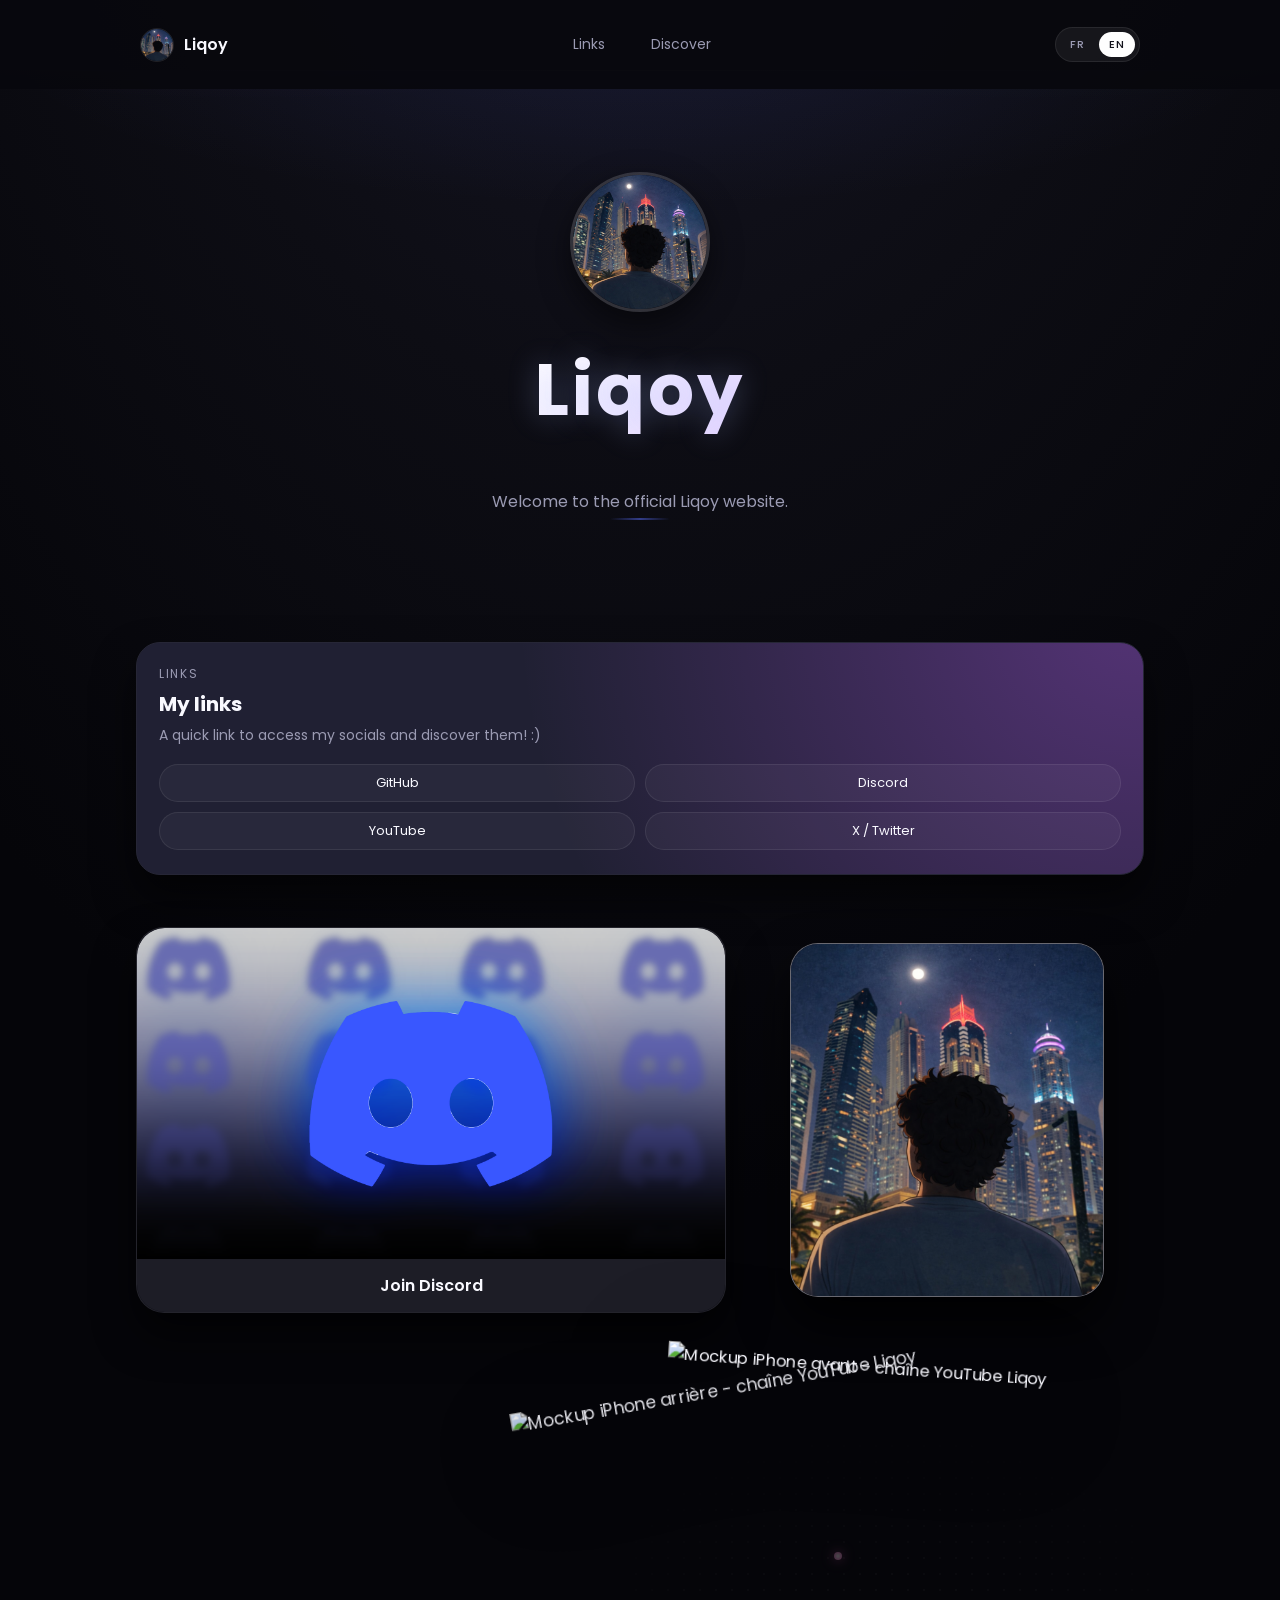
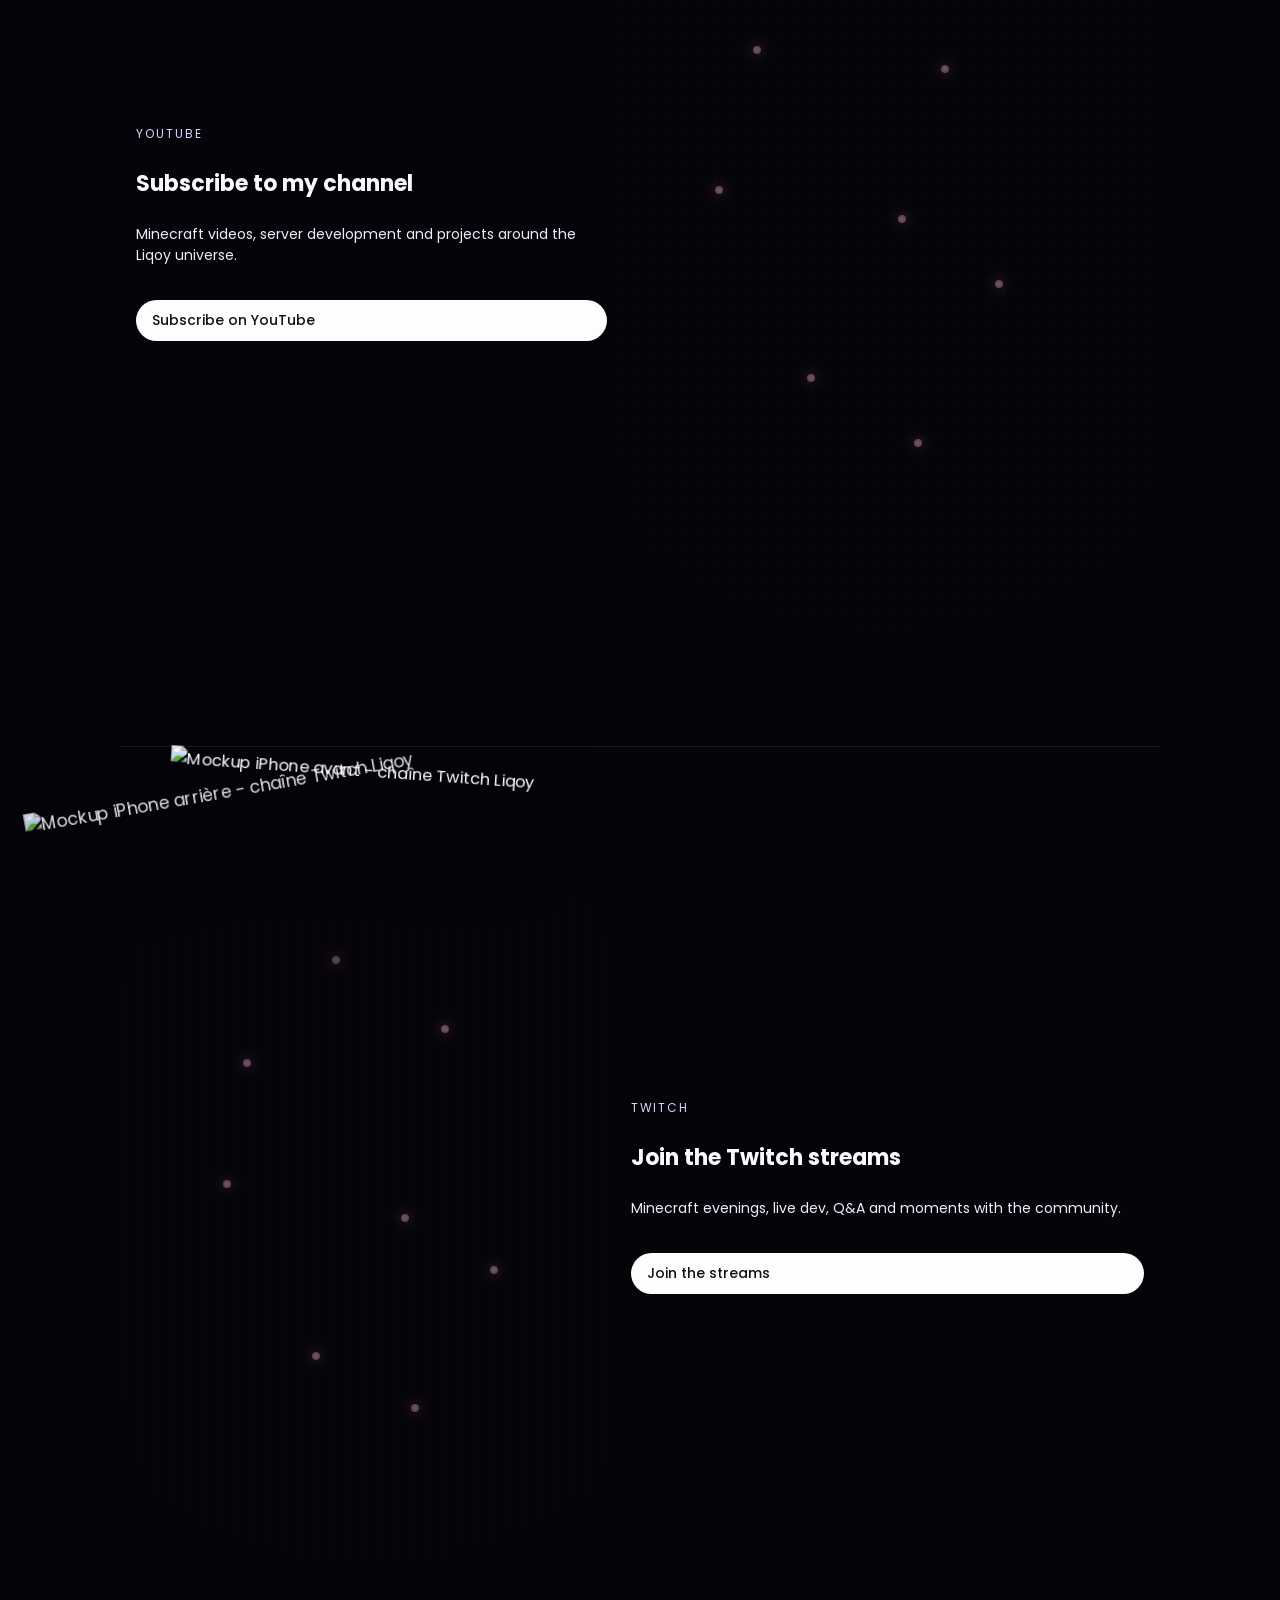
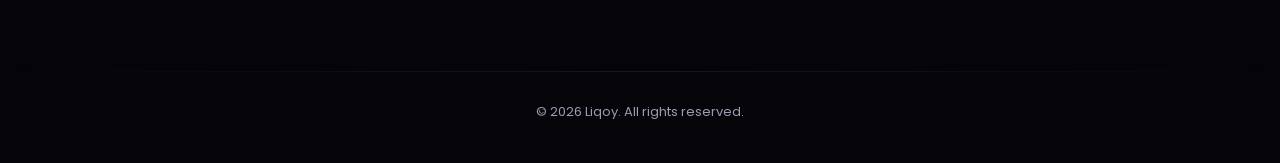
==== index.html @ bc7e3226 "Add files via upload" ====
<!DOCTYPE html>
<html lang="fr">
  <head>
    <meta charset="UTF-8" />
    <meta name="viewport" content="width=device-width, initial-scale=1.0" />
    <title>Liqoy</title>
    <meta
      name="description"
      content="Portfolio moderne de Liqoy — développement Minecraft, services et liens importants."
    />
    <link
      href="https://fonts.googleapis.com/css2?family=Poppins:wght@400;500;600;700&display=swap"
      rel="stylesheet"
    />
    <link rel="stylesheet" href="./styles.css" />
  </head>
  <body>
    <header class="navbar" id="navbar">
      <div class="navbar__inner">
        <div class="navbar__brand">
          <img src="./pfp.png" alt="Liqoy" class="navbar__avatar" />
          <span class="navbar__name">Liqoy</span>
        </div>
        <nav class="navbar__links">
          <a href="#links" data-i18n="nav.links">Liens</a>
          <a href="#discover" data-i18n="nav.discover">Découvrir</a>
        </nav>
        <div class="lang-switch" aria-label="Changer de langue" data-i18n="nav.langSwitch">
          <button class="lang-switch__btn lang-switch__btn--active" data-lang="fr">
            FR
          </button>
          <button class="lang-switch__btn" data-lang="en">EN</button>
        </div>
      </div>
    </header>

    <main>
      <!-- Hero -->
      <section class="hero">
        <img src="./pfp.png" alt="Liqoy" class="hero__avatar" />
        <h1 class="hero__title">Liqoy</h1>
        <div class="hero__subtitle-wrap" aria-live="polite">
          <div class="hero__subtitle-slider">
            <p class="hero__subtitle-slide" data-i18n="hero.subtitle.1">Bienvenue sur le site Officiel de Liqoy.</p>
            <p class="hero__subtitle-slide" data-i18n="hero.subtitle.2">Créateur de contenu.</p>
            <p class="hero__subtitle-slide" data-i18n="hero.subtitle.4">Liens et projets.</p>
            <p class="hero__subtitle-slide" data-i18n="hero.subtitle.5">Bienvenue sur le site Officiel de Liqoy.</p>
          </div>
        </div>
      </section>

      <!-- Cards row -->
      <section class="cards-row" aria-label="Sections principales" data-i18n="aria.cardsRow">
        <article id="links" class="card card--accent">
          <p class="card__label" data-i18n="card.portfolio.label">Liens</p>
          <h2 class="card__title" data-i18n="card.portfolio.title">Mes liens</h2>
          <p class="card__text" data-i18n="card.portfolio.text">
            Un lien rapide pour accéder à mes réseaux et les découvrir ! :)
          </p>
          <div class="links-grid">
            <a
              href="https://github.com/"
              target="_blank"
              rel="noreferrer"
              class="chip-link"
            >
              GitHub
            </a>
            <a
              href="https://discord.com/"
              target="_blank"
              rel="noreferrer"
              class="chip-link"
            >
              Discord
            </a>
            <a
              href="https://www.youtube.com/@Liqoy"
              target="_blank"
              rel="noreferrer"
              class="chip-link"
            >
              YouTube
            </a>
            <a
              href="https://twitter.com/"
              target="_blank"
              rel="noreferrer"
              class="chip-link"
            >
              X / Twitter
            </a>
          </div>
        </article>
      </section>

      <!-- Discord -->
      <section id="discover" class="services">
        <a href="https://discord.gg/SsjDyprHjE" target="_blank" rel="noopener noreferrer" class="services__card services__card--discord scroll-reveal">
          <img src="./JoinDiscord.png" alt="" class="discord-image" />
          <span class="discord-cta">Join Discord</span>
        </a>

        <div class="services__image scroll-reveal">
          <figure class="image-card">
            <img src="./pfp.png" alt="Portrait de Liqoy" class="avatar-large" />
          </figure>
        </div>
      </section>

      <!-- YouTube + phones -->
      <section class="phone phone--youtube" aria-label="Chaîne YouTube de Liqoy" data-i18n="aria.youtube">
        <div class="phone__content scroll-reveal">
          <div class="phone__text">
            <p class="section-label" data-i18n="youtube.label">YouTube</p>
            <h2 class="section-title" data-i18n="youtube.title">Abonne-toi à ma chaîne</h2>
            <p class="section-text" data-i18n="youtube.text">
              Vidéos Minecraft, développement de serveurs et projets autour de l'univers de Liqoy.
            </p>
            <a
              href="https://www.youtube.com/@Liqoy"
              target="_blank"
              rel="noreferrer"
              class="card__cta card__cta--youtube"
              data-i18n="youtube.cta"
            >
              S'abonner sur YouTube
              <span class="icon-arrow">→</span>
            </a>
          </div>
        </div>
        <div class="phone__visual scroll-reveal">
          <div class="dotted-map" aria-hidden="true">
            <span class="dotted-map__dot" style="top: 20%; left: 40%"></span>
            <span class="dotted-map__dot" style="top: 30%; left: 25%"></span>
            <span class="dotted-map__dot" style="top: 32%; left: 60%"></span>
            <span class="dotted-map__dot" style="top: 55%; left: 70%"></span>
            <span class="dotted-map__dot" style="top: 65%; left: 35%"></span>
            <span class="dotted-map__dot" style="top: 45%; left: 18%"></span>
            <span class="dotted-map__dot" style="top: 48%; left: 52%"></span>
            <span class="dotted-map__dot" style="top: 72%; left: 55%"></span>
          </div>
          <div class="phone-stack">
            <img
              src="https://i.ibb.co/67mKFdh2/iphone16spro-freebie.png"
              alt="Mockup iPhone arrière - chaîne YouTube Liqoy"
              class="phone-img phone-img--back"
            />
            <img
              src="https://i.ibb.co/tT4jwD6r/iphone16pro-freebie.png"
              alt="Mockup iPhone avant - chaîne YouTube Liqoy"
              class="phone-img phone-img--front"
            />
          </div>
        </div>
      </section>

      <!-- Twitch + phones -->
      <section class="phone phone--twitch" aria-label="Chaîne Twitch de Liqoy" data-i18n="aria.twitch">
        <div class="phone__visual scroll-reveal">
          <div class="dotted-map" aria-hidden="true">
            <span class="dotted-map__dot" style="top: 22%; left: 42%"></span>
            <span class="dotted-map__dot" style="top: 34%; left: 24%"></span>
            <span class="dotted-map__dot" style="top: 30%; left: 64%"></span>
            <span class="dotted-map__dot" style="top: 58%; left: 74%"></span>
            <span class="dotted-map__dot" style="top: 68%; left: 38%"></span>
            <span class="dotted-map__dot" style="top: 48%; left: 20%"></span>
            <span class="dotted-map__dot" style="top: 52%; left: 56%"></span>
            <span class="dotted-map__dot" style="top: 74%; left: 58%"></span>
          </div>
          <div class="phone-stack">
            <img
              src="https://i.ibb.co/4Z34F4WT/iphone16pro-freebitwe.png"
              alt="Mockup iPhone arrière - chaîne Twitch Liqoy"
              class="phone-img phone-img--back"
            />
            <img
              src="https://i.ibb.co/4Z34F4WT/iphone16pro-freebitwe.png"
              alt="Mockup iPhone avant - chaîne Twitch Liqoy"
              class="phone-img phone-img--front"
            />
          </div>
        </div>
        <div class="phone__content scroll-reveal">
          <div class="phone__text">
            <p class="section-label" data-i18n="twitch.label">Twitch</p>
            <h2 class="section-title" data-i18n="twitch.title">Rejoins les lives Twitch</h2>
            <p class="section-text" data-i18n="twitch.text">
              Soirées Minecraft, dev en direct, Q&amp;A et moments avec la commu.
            </p>
            <a
              href="https://www.twitch.tv/liqoy_"
              target="_blank"
              rel="noreferrer"
              class="card__cta card__cta--twitch"
              data-i18n="twitch.cta"
            >
              Rejoindre les lives
              <span class="icon-arrow">→</span>
            </a>
          </div>
        </div>
      </section>
    </main>

    <footer class="footer">
      <p>
        © <span id="year"></span> Liqoy.
        <span data-i18n="footer.rights">Tous droits réservés.</span>
      </p>
    </footer>

    <script src="./script.js"></script>
  </body>
</html>
---- styles.css ----
:root {
  --bg: #050509;
  --bg-elevated: #11111a;
  --bg-card: #181825;
  --bg-card-soft: #202033;
  --accent-blue: #5a6fff;
  --accent-green: #5fe1a5;
  --accent-purple: #bf5bff;
  --accent-soft: #2a2a3f;
  --text-main: #f9f9ff;
  --text-muted: #9b9bb3;
  --border-subtle: #262636;
  --radius-lg: 24px;
  --shadow-soft: 0 22px 40px rgba(0, 0, 0, 0.6);
}

*,
*::before,
*::after {
  box-sizing: border-box;
}

body {
  margin: 0;
  min-height: 100vh;
  font-family: "Poppins", system-ui, -apple-system, BlinkMacSystemFont, sans-serif;
  background: #050509;
  background-image: radial-gradient(ellipse 120% 80% at 50% -20%, #1a1a2e 0%, #0d0d14 40%, #050509 70%);
  color: var(--text-main);
  -webkit-font-smoothing: antialiased;
}

main {
  padding-top: 70px;
}

a {
  color: inherit;
  text-decoration: none;
}

img {
  max-width: 100%;
  display: block;
  user-select: none;
  -webkit-user-select: none;
  -webkit-user-drag: none;
  -khtml-user-drag: none;
  -moz-user-select: none;
  -ms-user-select: none;
  pointer-events: auto;
  -webkit-touch-callout: none;
}

button {
  font-family: inherit;
}

/* ----- Header : barre pleine en haut, au scroll décroche en bounce (pas de fade) ----- */
.navbar {
  position: fixed;
  top: 0;
  left: 0;
  right: 0;
  z-index: 50;
  padding: 12px 16px;
  background: rgba(8, 8, 14, 0.92);
  transition: padding 0.3s ease, background 0.3s ease;
}

/* Au scroll : fond coupé net (aucun fade), padding en bounce */
.navbar--scrolled {
  background: transparent;
  padding-top: 16px;
  padding-bottom: 16px;
}

.navbar__inner {
  max-width: 1040px;
  margin: 0 auto;
  padding: 12px 20px;
  display: flex;
  align-items: center;
  justify-content: space-between;
  gap: 10px;
  width: 100%;
  border-radius: 12px;
  background: transparent;
  border: none;
  box-shadow: none;
  transform: translateY(0);
  transition: transform 0.3s ease,
              border-radius 0.3s ease,
              max-width 0.3s ease,
              width 0.3s ease,
              box-shadow 0.3s ease,
              background 0.3s ease;
}

/* Au scroll : pill flottant, droit et propre */
.navbar--scrolled .navbar__inner {
  width: auto;
  max-width: 1040px;
  border-radius: 999px;
  background: rgba(14, 14, 24, 0.92);
  border: none;
  box-shadow: 0 10px 40px rgba(0, 0, 0, 0.5);
}

.navbar__brand {
  display: flex;
  align-items: center;
  gap: 10px;
}

.navbar__avatar {
  width: 34px;
  height: 34px;
  border-radius: 999px;
  object-fit: cover;
  display: block;
  border: 1px solid rgba(255, 255, 255, 0.1);
  transition: all 0.3s cubic-bezier(0.34, 1.56, 0.64, 1);
  cursor: pointer;
}

.navbar__avatar:hover {
  transform: scale(1.15) rotate(5deg);
  box-shadow: 0 0 20px rgba(90, 111, 255, 0.5);
  border-color: rgba(90, 111, 255, 0.5);
}

.navbar__name {
  font-weight: 600;
}

.lang-switch {
  display: flex;
  align-items: center;
  gap: 4px;
  padding: 4px;
  border-radius: 999px;
  background: rgba(255, 255, 255, 0.06);
  border: 1px solid rgba(255, 255, 255, 0.08);
}

.lang-switch__btn {
  border: none;
  outline: none;
  cursor: pointer;
  border-radius: 999px;
  padding: 4px 10px;
  background: transparent;
  color: var(--text-muted);
  font-size: 11px;
  font-weight: 500;
  letter-spacing: 0.08em;
  text-transform: uppercase;
  transition: background 0.2s ease, color 0.2s ease;
}

.lang-switch__btn--active {
  background: #fefefe;
  color: #11111a;
}

.navbar__links {
  display: flex;
  align-items: center;
  gap: 18px;
  padding: 4px 10px;
  border-radius: 999px;
}

.navbar__links a {
  font-size: 14px;
  color: var(--text-muted);
  padding: 6px 14px;
  border-radius: 999px;
  transition: all 0.3s cubic-bezier(0.34, 1.56, 0.64, 1);
  position: relative;
  overflow: hidden;
}

.navbar__links a::before {
  content: "";
  position: absolute;
  inset: 0;
  background: linear-gradient(135deg, rgba(90, 111, 255, 0.2), rgba(191, 91, 255, 0.2));
  opacity: 0;
  transition: opacity 0.3s ease;
  border-radius: 999px;
  z-index: -1;
}

.navbar__links a:hover {
  color: var(--text-main);
  background: rgba(255, 255, 255, 0.08);
  transform: translateY(-2px) scale(1.05);
  box-shadow: 0 4px 12px rgba(90, 111, 255, 0.2);
}

.navbar__links a:hover::before {
  opacity: 1;
}

.btn-pill {
  background: #fefefe;
  color: #11111a !important;
  font-weight: 500;
  transition: all 0.3s cubic-bezier(0.34, 1.56, 0.64, 1);
  position: relative;
  overflow: hidden;
}

.btn-pill::before {
  content: "";
  position: absolute;
  inset: 0;
  background: linear-gradient(135deg, rgba(90, 111, 255, 0.2), rgba(191, 91, 255, 0.2));
  opacity: 0;
  transition: opacity 0.3s ease;
  border-radius: 999px;
}

.btn-pill:hover {
  background: #f3f3ff;
  transform: translateY(-2px) scale(1.05);
  box-shadow: 0 8px 20px rgba(90, 111, 255, 0.3);
}

.btn-pill:hover::before {
  opacity: 1;
}

.hero {
  text-align: center;
  padding: 80px 16px 60px;
  position: relative;
  display: flex;
  flex-direction: column;
  align-items: center;
  gap: 24px;
  min-height: 60vh;
  justify-content: center;
  overflow: hidden;
  animation: heroEntrance 1.2s cubic-bezier(0.34, 1.56, 0.64, 1);
}

@keyframes heroEntrance {
  from {
    opacity: 0;
    transform: translateY(30px);
  }
  to {
    opacity: 1;
    transform: translateY(0);
  }
}

.hero__avatar {
  width: 140px;
  height: 140px;
  border-radius: 999px;
  object-fit: cover;
  display: block;
  border: 3px solid rgba(255, 255, 255, 0.15);
  box-shadow: 0 12px 30px rgba(0, 0, 0, 0.5);
  position: relative;
  z-index: 2;
  animation: avatarEntrance 1s cubic-bezier(0.34, 1.56, 0.64, 1) 0.3s both,
             avatarFloat 6s ease-in-out infinite 1.5s;
  transition: transform 0.3s ease, box-shadow 0.3s ease;
}

@keyframes avatarEntrance {
  from {
    opacity: 0;
    transform: scale(0.5) rotate(-180deg);
  }
  to {
    opacity: 1;
    transform: scale(1) rotate(0deg);
  }
}

.hero__avatar:hover {
  transform: translateY(-4px) scale(1.05);
  box-shadow: 0 16px 40px rgba(0, 0, 0, 0.55);
}

@keyframes avatarFloat {
  0%, 100% {
    transform: translateY(0);
  }
  50% {
    transform: translateY(-12px);
  }
}

.hero::after {
  content: "";
  position: absolute;
  inset: -120px 0 auto 0;
  height: 320px;
  background: radial-gradient(ellipse 100% 100% at 50% 30%, rgba(90, 111, 255, 0.08) 0%, transparent 50%),
    radial-gradient(ellipse 80% 60% at 20% 20%, rgba(191, 91, 255, 0.06) 0%, transparent 45%),
    radial-gradient(ellipse 80% 60% at 80% 20%, rgba(95, 225, 165, 0.05) 0%, transparent 45%);
  pointer-events: none;
  z-index: -1;
}


.hero::before {
  content: "";
  position: absolute;
  top: 0;
  left: 0;
  right: 0;
  height: 1px;
  background: linear-gradient(to right, transparent, rgba(255, 255, 255, 0.08), transparent);
}

.hero__tags {
  display: inline-flex;
  gap: 10px;
  margin-bottom: 18px;
}

.tag {
  display: inline-flex;
  align-items: center;
  justify-content: center;
  padding: 6px 14px;
  border-radius: 999px;
  font-size: 12px;
  font-weight: 500;
}

.tag--blue {
  background: rgba(90, 111, 255, 0.18);
  color: #a7b0ff;
}

.tag--green {
  background: rgba(95, 225, 165, 0.16);
  color: #b6ffe0;
}

.tag--purple {
  background: rgba(191, 91, 255, 0.16);
  color: #f0c2ff;
}

.hero__title {
  font-size: clamp(48px, 7vw, 72px);
  margin: 0 0 8px;
  letter-spacing: 0.04em;
  background: linear-gradient(135deg, #ffffff, #e3d3ff, #a3b5ff, #ffffff);
  background-size: 300% 300%;
  -webkit-background-clip: text;
  background-clip: text;
  color: transparent;
  position: relative;
  z-index: 2;
  text-shadow: 0 0 30px rgba(163, 181, 255, 0.3);
  animation: titleEntrance 1s cubic-bezier(0.34, 1.56, 0.64, 1) 0.5s both,
             gradientShift 4s ease infinite 1.5s,
             titlePulse 3s ease-in-out infinite 1.5s;
}

@keyframes titleEntrance {
  from {
    opacity: 0;
    transform: translateY(30px) scale(0.8);
    filter: blur(10px);
  }
  to {
    opacity: 1;
    transform: translateY(0) scale(1);
    filter: blur(0);
  }
}

@keyframes gradientShift {
  0% {
    background-position: 0% 50%;
  }
  50% {
    background-position: 100% 50%;
  }
  100% {
    background-position: 0% 50%;
  }
}

@keyframes titlePulse {
  0%, 100% {
    transform: scale(1);
  }
  50% {
    transform: scale(1.02);
  }
}

/* Slider titres sous le hero — aligné en haut pour ne pas couper le texte */
.hero__subtitle-wrap {
  position: relative;
  z-index: 2;
  max-width: 600px;
  height: 3.2em;
  overflow: hidden;
  display: flex;
  align-items: flex-start;
  justify-content: center;
  text-align: center;
}

.hero__subtitle-slider {
  display: flex;
  flex-direction: column;
  align-items: center;
  transform: translateY(0);
  transition: transform 0.5s ease-out;
}

.hero__subtitle-slide {
  margin: 0;
  color: var(--text-muted);
  font-size: 16px;
  line-height: 1.6;
  flex-shrink: 0;
  height: 3.2em;
  min-height: 3.2em;
  display: flex;
  align-items: center;
  justify-content: center;
  padding: 0 8px;
  position: relative;
  box-sizing: border-box;
}

.hero__subtitle-slide::after {
  content: "";
  position: absolute;
  bottom: 8px;
  left: 50%;
  transform: translateX(-50%);
  width: 60px;
  height: 2px;
  background: linear-gradient(90deg, transparent, rgba(90, 111, 255, 0.5), transparent);
}

@keyframes subtitleFadeIn {
  from {
    opacity: 0;
    transform: translateY(20px);
  }
  to {
    opacity: 1;
    transform: translateY(0);
  }
}

.cards-row {
  max-width: 1040px;
  margin: 32px auto 0;
  padding: 0 16px 32px;
  display: grid;
  grid-template-columns: minmax(0, 1fr);
  gap: 20px;
}

.card {
  position: relative;
  padding: 22px 22px 24px;
  border-radius: var(--radius-lg);
  background: radial-gradient(circle at -10% -20%, #4444ff33, transparent 60%),
    var(--bg-card);
  border: 1px solid var(--border-subtle);
  box-shadow: var(--shadow-soft);
  overflow: hidden;
  transition: transform 0.4s cubic-bezier(0.34, 1.56, 0.64, 1),
              box-shadow 0.4s ease,
              border-color 0.4s ease;
  transform-style: preserve-3d;
}

.card::before {
  content: "";
  position: absolute;
  inset: 0;
  border-radius: var(--radius-lg);
  padding: 1px;
  background: linear-gradient(135deg, rgba(90, 111, 255, 0.3), rgba(191, 91, 255, 0.3), rgba(95, 225, 165, 0.3));
  -webkit-mask: linear-gradient(#fff 0 0) content-box, linear-gradient(#fff 0 0);
  -webkit-mask-composite: xor;
  mask-composite: exclude;
  opacity: 0;
  transition: opacity 0.4s ease;
}

.card:hover {
  transform: translateY(-8px) scale(1.02) rotateX(2deg);
  box-shadow: 0 30px 60px rgba(0, 0, 0, 0.8),
              0 0 40px rgba(90, 111, 255, 0.2);
  border-color: rgba(90, 111, 255, 0.4);
}

.card:hover::before {
  opacity: 1;
}

.card--primary {
  background: radial-gradient(circle at -10% -20%, #5a6fff55, transparent 60%),
    var(--bg-card-soft);
}

.card--accent {
  background: radial-gradient(circle at 100% -20%, #bf5bff55, transparent 60%),
    var(--bg-card-soft);
}

.card--green {
  background: radial-gradient(circle at 120% 0%, #5fe1a544, transparent 60%),
    var(--bg-card-soft);
}

.card__label {
  font-size: 12px;
  text-transform: uppercase;
  letter-spacing: 0.14em;
  color: var(--text-muted);
  margin: 0 0 6px;
}

.card__title {
  margin: 0 0 6px;
  font-size: 20px;
}

.card__text {
  margin: 0 0 18px;
  font-size: 14px;
  color: var(--text-muted);
}

.card__cta {
  display: inline-flex;
  align-items: center;
  gap: 8px;
  padding: 10px 16px;
  border-radius: 999px;
  border: none;
  outline: none;
  cursor: pointer;
  background: #fdfdfd;
  color: #11111a;
  font-size: 14px;
  font-weight: 500;
  transition: all 0.3s cubic-bezier(0.34, 1.56, 0.64, 1);
  position: relative;
  overflow: hidden;
}

.card__cta::before {
  content: "";
  position: absolute;
  inset: 0;
  background: linear-gradient(135deg, rgba(90, 111, 255, 0.2), rgba(191, 91, 255, 0.2));
  opacity: 0;
  transition: opacity 0.3s ease;
  border-radius: 999px;
}

.card__cta:hover {
  transform: translateY(-3px) scale(1.05);
  box-shadow: 0 16px 30px rgba(0, 0, 0, 0.5),
              0 0 20px rgba(90, 111, 255, 0.3);
  background: #f2f2ff;
}

.card__cta:hover::before {
  opacity: 1;
}

.card__cta:active {
  transform: translateY(-1px) scale(1.02);
}

.card__cta .icon-arrow {
  transition: transform 0.3s ease;
}

.card__cta:hover .icon-arrow {
  transform: translateX(4px);
}

.card__cta--youtube:hover {
  box-shadow: 0 16px 30px rgba(0, 0, 0, 0.5),
              0 0 20px rgba(229, 57, 53, 0.4),
              0 0 35px rgba(229, 57, 53, 0.2);
}

.card__cta--youtube:hover::before {
  background: linear-gradient(135deg, rgba(229, 57, 53, 0.25), rgba(244, 67, 54, 0.2));
}

.card__cta--twitch:hover {
  box-shadow: 0 16px 30px rgba(0, 0, 0, 0.5),
              0 0 20px rgba(145, 70, 255, 0.4),
              0 0 35px rgba(145, 70, 255, 0.2);
}

.card__cta--twitch:hover::before {
  background: linear-gradient(135deg, rgba(145, 70, 255, 0.25), rgba(191, 91, 255, 0.2));
}

.card__cta .icon-arrow {
  font-size: 16px;
}

.card a.card__cta {
  text-decoration: none;
}

.links-grid {
  display: grid;
  grid-template-columns: repeat(2, minmax(0, 1fr));
  gap: 10px;
}

.chip-link {
  display: inline-flex;
  align-items: center;
  justify-content: center;
  padding: 8px 10px;
  font-size: 13px;
  border-radius: 999px;
  background: rgba(255, 255, 255, 0.04);
  border: 1px solid rgba(255, 255, 255, 0.08);
  color: var(--text-main);
  transition: all 0.3s cubic-bezier(0.34, 1.56, 0.64, 1);
  position: relative;
  overflow: hidden;
}

.chip-link::before {
  content: "";
  position: absolute;
  inset: 0;
  background: linear-gradient(135deg, rgba(90, 111, 255, 0.3), rgba(191, 91, 255, 0.3));
  opacity: 0;
  transition: opacity 0.3s ease;
  z-index: -1;
}

.chip-link:hover {
  background: rgba(255, 255, 255, 0.12);
  border-color: rgba(90, 111, 255, 0.5);
  transform: translateY(-3px) scale(1.05);
  box-shadow: 0 8px 20px rgba(90, 111, 255, 0.3);
}

.chip-link:hover::before {
  opacity: 1;
}

.chip-link:active {
  transform: translateY(-1px) scale(1.02);
}

.services {
  max-width: 1040px;
  margin: 20px auto 0;
  padding: 0 16px 64px;
  display: grid;
  grid-template-columns: minmax(0, 1.5fr) minmax(0, 1fr);
  gap: 24px;
  align-items: stretch;
}

.services__card {
  padding: 0;
  border-radius: calc(var(--radius-lg) + 4px);
  background: #11111a;
  border: 1px solid rgba(255, 255, 255, 0.08);
  box-shadow: var(--shadow-soft);
  display: block;
  overflow: hidden;
  min-height: 320px;
}

.services__card--discord {
  position: relative;
  min-height: 200px;
  text-decoration: none;
  color: inherit;
  display: flex;
  flex-direction: column;
}

.discord-image {
  width: 100%;
  display: block;
  border-radius: calc(var(--radius-lg) + 4px) calc(var(--radius-lg) + 4px) 0 0;
  object-fit: cover;
  object-position: center center;
}

.discord-cta {
  display: block;
  text-align: center;
  padding: 14px 16px;
  font-size: 1rem;
  font-weight: 600;
  color: var(--text);
  background: rgba(255, 255, 255, 0.05);
  border-radius: 0 0 calc(var(--radius-lg) + 4px) calc(var(--radius-lg) + 4px);
  transition: background 0.2s ease, color 0.2s ease;
}

.services__card--discord:hover .discord-cta {
  background: rgba(88, 101, 242, 0.25);
  color: #fff;
}

.lang-fr-only {
  display: block;
}

.lang-en-only {
  display: none;
}

[lang="en"] .lang-fr-only {
  display: none;
}

[lang="en"] .lang-en-only {
  display: block;
}

.section-label {
  font-size: 12px;
  text-transform: uppercase;
  letter-spacing: 0.16em;
  margin: 0 0 10px;
  color: #d3d3ff;
}

.section-title {
  margin: 0 0 10px;
  font-size: 22px;
}

.section-title--mega {
  font-size: clamp(34px, 6vw, 52px);
  letter-spacing: 0.18em;
  text-transform: uppercase;
  background: linear-gradient(135deg, #ffffff, #e3d3ff, #a3b5ff);
  -webkit-background-clip: text;
  background-clip: text;
  color: transparent;
}

.section-text {
  margin: 0 0 20px;
  font-size: 14px;
  color: #ececff;
  max-width: 520px;
}

.service-tags {
  display: flex;
  flex-wrap: wrap;
  gap: 10px;
}

.tag--outline {
  border-radius: 999px;
  border: 1px solid rgba(255, 255, 255, 0.22);
  background: rgba(0, 0, 0, 0.12);
  color: #dedeff;
  padding-inline: 16px;
  padding-block: 6px;
  font-size: 13px;
}

.services__image {
  display: flex;
  align-items: stretch;
}

.image-card {
  position: relative;
  flex: 1;
  border-radius: calc(var(--radius-lg) + 4px);
  overflow: hidden;
  background: var(--bg-card);
  box-shadow: 0 26px 50px rgba(0, 0, 0, 0.75);
  border: 1px solid rgba(255, 255, 255, 0.35);
}

.avatar-large {
  width: 100%;
  height: 100%;
  object-fit: cover;
  display: block;
}

.image-card__badge {
  position: absolute;
  left: 14px;
  bottom: 14px;
  padding: 6px 14px;
  border-radius: 999px;
  background: rgba(8, 8, 16, 0.9);
  color: #fdfdff;
  font-size: 13px;
  font-weight: 500;
  box-shadow: 0 12px 24px rgba(0, 0, 0, 0.65);
}

.footer {
  padding: 18px 16px 28px;
  text-align: center;
  color: var(--text-muted);
  font-size: 13px;
  position: relative;
}

.footer::before {
  content: "";
  position: absolute;
  top: 0;
  left: 0;
  right: 0;
  height: 1px;
  background: linear-gradient(to right, transparent, rgba(255, 255, 255, 0.08), transparent);
}

.scroll-reveal {
  opacity: 0;
  transform: translateY(60px) scale(0.9) rotateX(10deg);
  transition: opacity 1s cubic-bezier(0.34, 1.56, 0.64, 1),
              transform 1s cubic-bezier(0.34, 1.56, 0.64, 1);
  transform-style: preserve-3d;
  perspective: 1000px;
}

.scroll-reveal--visible {
  opacity: 1;
  transform: translateY(0) scale(1) rotateX(0deg);
  animation: revealBounce 0.8s cubic-bezier(0.34, 1.56, 0.64, 1);
}

@keyframes revealBounce {
  0% {
    transform: translateY(60px) scale(0.9) rotateX(10deg);
  }
  60% {
    transform: translateY(-10px) scale(1.05) rotateX(-2deg);
  }
  100% {
    transform: translateY(0) scale(1) rotateX(0deg);
  }
}

.phone {
  max-width: 1040px;
  margin: 0 auto 56px;
  padding: 0 16px 0;
  display: grid;
  grid-template-columns: minmax(0, 1.1fr) minmax(0, 1.2fr);
  gap: 24px;
  align-items: center;
}

.phone__col {
  display: flex;
  flex-direction: column;
  gap: 14px;
}

.phone__col--phones {
  align-items: center;
}

.phone__content {
  display: flex;
  flex-direction: column;
  gap: 14px;
}

.phone__text {
  display: flex;
  flex-direction: column;
  gap: 14px;
}

.phone__visual {
  display: flex;
  justify-content: center;
  position: relative;
}

.progress-bar {
  width: 10px;
  height: 120px;
  background: rgba(255, 255, 255, 0.1);
  border-radius: 999px;
  overflow: hidden;
  position: relative;
  margin-bottom: 20px;
}

.progress-bar__fill {
  height: 0%;
  background: linear-gradient(90deg, #5a6fff, #bf5bff, #5fe1a5);
  border-radius: 999px;
  position: relative;
  overflow: hidden;
}

.progress-bar--vertical .progress-bar__fill {
  width: 100%;
}

.scroll-reveal--visible .progress-bar__fill {
  animation: progressAnimation 3s ease-out forwards;
}

.progress-bar__fill::before {
  content: '';
  position: absolute;
  top: 0;
  left: -100%;
  width: 100%;
  height: 100%;
  background: linear-gradient(90deg, transparent, rgba(255, 255, 255, 0.6), transparent);
  animation: shimmer 2s infinite;
}

@keyframes progressAnimation {
  0% { width: 0%; }
  100% { width: 75%; }
}

@keyframes shimmer {
  0% { left: -100%; }
  100% { left: 100%; }
}

.phone-stack {
  position: relative;
  width: min(920px, 100%);
  aspect-ratio: 9 / 16;
  z-index: 2;
}

.phone-img {
  position: absolute;
  inset: 0;
  width: 100%;
  height: 100%;
  object-fit: contain;
  filter: drop-shadow(0 28px 55px rgba(0, 0, 0, 0.9));
  transition: transform 0.35s ease, filter 0.35s ease;
}

.phone-img--back {
  transform: translate(-20px, 18px) rotate(-10deg) scale(1.08);
  opacity: 0.9;
}

.phone-img--front {
  transform: translate(10px, -10px) rotate(4deg) scale(1.02);
}

.phone-stack:hover .phone-img--back {
  transform: translate(-26px, 24px) rotate(-12deg) scale(0.95);
  filter: drop-shadow(0 22px 44px rgba(0, 0, 0, 0.85));
}

.phone-stack:hover .phone-img--front {
  transform: translate(16px, -20px) rotate(5deg) scale(1.05);
}

.dotted-map {
  position: absolute;
  inset: -12px;
  opacity: 0.38;
  background-image: radial-gradient(circle at 1px 1px, rgba(255, 255, 255, 0.08) 1px, transparent 0);
  background-size: 16px 16px;
  mix-blend-mode: screen;
  pointer-events: none;
  z-index: 1;
  border-radius: 999px;
  overflow: hidden;
  mask-image: radial-gradient(circle at center, #000 42%, transparent 78%);
  -webkit-mask-image: radial-gradient(circle at center, #000 42%, transparent 78%);
}

.dotted-map__dot {
  position: absolute;
  width: 8px;
  height: 8px;
  border-radius: 999px;
  background: radial-gradient(circle, #ffffff, #ff66c4);
  box-shadow: 0 0 12px rgba(255, 102, 196, 0.9);
}

.phone--twitch {
  margin-top: 8px;
  padding-top: 32px;
  border-top: 1px solid rgba(255, 255, 255, 0.08);
}

.twitch {
  max-width: 1040px;
  margin: 0 auto 64px;
  padding: 0 16px 0;
}

.twitch__inner {
  position: relative;
  padding: 24px 22px 22px;
  border-radius: calc(var(--radius-lg) + 6px);
  background: radial-gradient(circle at 0 0, rgba(191, 91, 255, 0.3), transparent 60%),
    radial-gradient(circle at 100% 100%, rgba(95, 225, 165, 0.25), transparent 55%),
    #11111a;
  border: 1px solid rgba(255, 255, 255, 0.12);
  box-shadow: 0 26px 55px rgba(0, 0, 0, 0.85);
  overflow: hidden;
}

.twitch__header {
  max-width: 520px;
}

.twitch__pill {
  display: inline-flex;
  align-items: center;
  gap: 6px;
  padding: 4px 12px;
  border-radius: 999px;
  background: rgba(255, 255, 255, 0.1);
  color: #f8e9ff;
  font-size: 11px;
  text-transform: uppercase;
  letter-spacing: 0.12em;
  margin-bottom: 10px;
}

.twitch__pill::before {
  content: "";
  width: 8px;
  height: 8px;
  border-radius: 999px;
  background: #ff4fd8;
  box-shadow: 0 0 10px rgba(255, 79, 216, 0.9);
}

.twitch__title {
  margin: 0 0 6px;
  font-size: 22px;
}

.twitch__text {
  margin: 0 0 18px;
  font-size: 14px;
  color: #ececff;
}

.twitch__eq {
  position: absolute;
  inset: 14px 18px 16px auto;
  display: flex;
  align-items: flex-end;
  gap: 6px;
  pointer-events: none;
}

.twitch__bar {
  width: 6px;
  border-radius: 999px;
  background: linear-gradient(to top, #5a6fff, #bf5bff, #ff66c4);
  opacity: 0.85;
  animation: eqPulse 1.4s ease-in-out infinite;
  transform-origin: bottom;
}

.twitch__bar--1 {
  height: 16px;
  animation-delay: 0s;
}
.twitch__bar--2 {
  height: 26px;
  animation-delay: 0.1s;
}
.twitch__bar--3 {
  height: 18px;
  animation-delay: 0.2s;
}
.twitch__bar--4 {
  height: 32px;
  animation-delay: 0.3s;
}
.twitch__bar--5 {
  height: 22px;
  animation-delay: 0.4s;
}
.twitch__bar--6 {
  height: 28px;
  animation-delay: 0.5s;
}

.twitch__cta {
  margin-top: 4px;
}

@keyframes eqPulse {
  0%,
  100% {
    transform: scaleY(0.6);
  }
  40% {
    transform: scaleY(1.4);
  }
  70% {
    transform: scaleY(0.9);
  }
}

@media (max-width: 900px) {
  .navbar {
    padding-inline: 18px;
  }

  .navbar__links {
    gap: 6px;
    padding-inline: 8px;
  }

  .navbar__links a {
    font-size: 12px;
    padding-inline: 10px;
  }

  .cards-row {
    grid-template-columns: 1fr;
  }

  .hero__avatar {
    width: 100px;
    height: 100px;
  }

  .hero {
    min-height: 50vh;
    padding: 60px 16px 40px;
  }

  .services {
    grid-template-columns: 1fr;
  }

  .phone {
    grid-template-columns: 1fr;
    gap: 32px;
  }

  .phone__visual {
    order: -1;
  }

  .phone__content {
    flex-direction: column;
    align-items: flex-start;
  }

  .progress-bar {
    width: 100%;
    height: 8px;
  }
}

@media (max-width: 600px) {
  .navbar {
    flex-direction: column;
    align-items: stretch;
    gap: 10px;
  }

  .navbar__links {
    justify-content: center;
  }

  .hero {
    padding-top: 40px;
  }
}
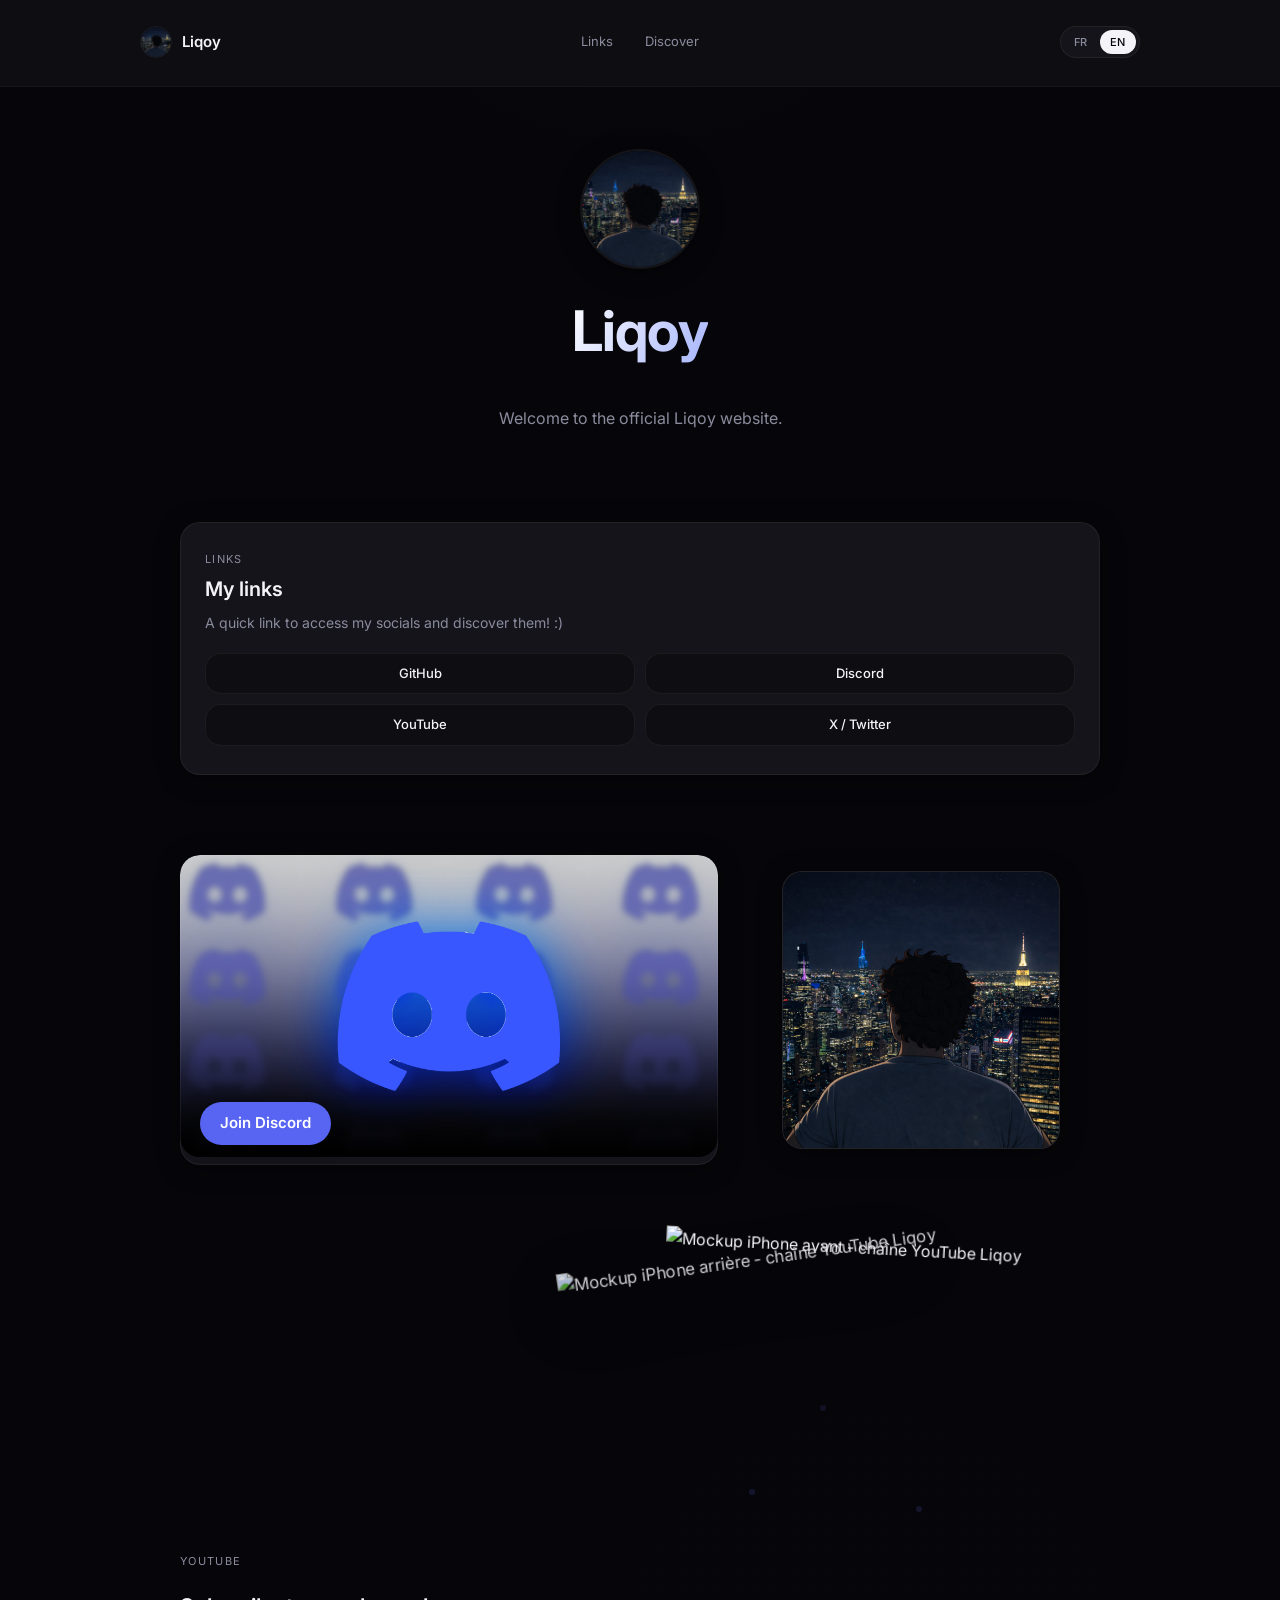
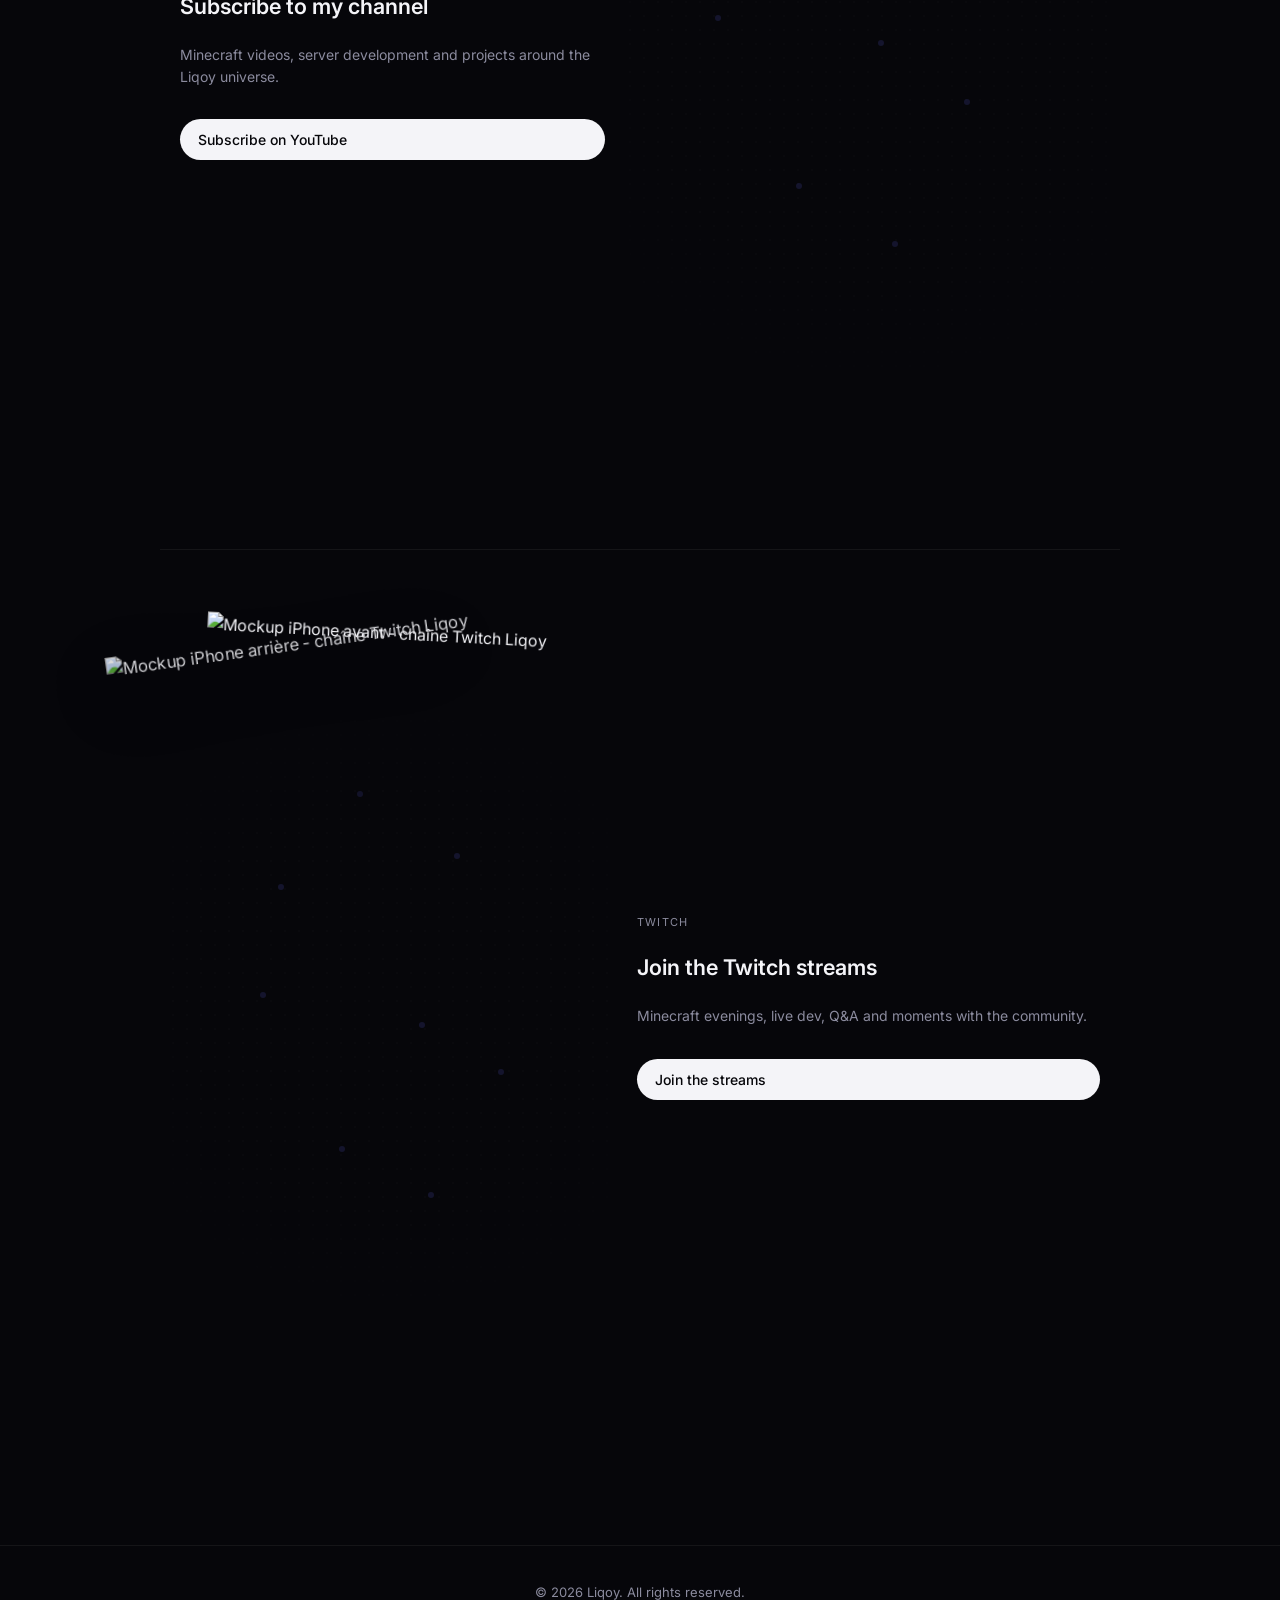
==== commit c6e9066b: "Add files via upload" ====
--- a/index.html
+++ b/index.html
@@ -9,7 +9,7 @@
       content="Portfolio moderne de Liqoy — développement Minecraft, services et liens importants."
     />
     <link
-      href="https://fonts.googleapis.com/css2?family=Poppins:wght@400;500;600;700&display=swap"
+      href="https://fonts.googleapis.com/css2?family=Inter:wght@400;500;600;700&family=Poppins:wght@400;500;600;700&display=swap"
       rel="stylesheet"
     />
     <link rel="stylesheet" href="./styles.css" />
@@ -98,7 +98,7 @@
       <section id="discover" class="services">
         <a href="https://discord.gg/SsjDyprHjE" target="_blank" rel="noopener noreferrer" class="services__card services__card--discord scroll-reveal">
           <img src="./JoinDiscord.png" alt="" class="discord-image" />
-          <span class="discord-cta">Join Discord</span>
+          <span class="discord-cta" data-i18n="discord.cta">Rejoindre Discord</span>
         </a>
 
         <div class="services__image scroll-reveal">
--- a/styles.css
+++ b/styles.css
@@ -1,17 +1,18 @@
 :root {
-  --bg: #050509;
-  --bg-elevated: #11111a;
-  --bg-card: #181825;
-  --bg-card-soft: #202033;
-  --accent-blue: #5a6fff;
-  --accent-green: #5fe1a5;
-  --accent-purple: #bf5bff;
-  --accent-soft: #2a2a3f;
-  --text-main: #f9f9ff;
-  --text-muted: #9b9bb3;
-  --border-subtle: #262636;
-  --radius-lg: 24px;
-  --shadow-soft: 0 22px 40px rgba(0, 0, 0, 0.6);
+  --bg: #06060a;
+  --bg-elevated: #0e0e12;
+  --bg-card: #14141a;
+  --bg-card-hover: #1a1a22;
+  --accent: #6366f1;
+  --accent-soft: rgba(99, 102, 241, 0.15);
+  --text-main: #f4f4f8;
+  --text-muted: #8b8b9e;
+  --border-subtle: rgba(255, 255, 255, 0.06);
+  --radius: 16px;
+  --radius-lg: 20px;
+  --space-section: 5rem;
+  --shadow: 0 4px 24px rgba(0, 0, 0, 0.4);
+  --transition: 0.25s ease;
 }
 
 *,
@@ -23,15 +24,16 @@
 body {
   margin: 0;
   min-height: 100vh;
-  font-family: "Poppins", system-ui, -apple-system, BlinkMacSystemFont, sans-serif;
-  background: #050509;
-  background-image: radial-gradient(ellipse 120% 80% at 50% -20%, #1a1a2e 0%, #0d0d14 40%, #050509 70%);
+  font-family: "Inter", system-ui, -apple-system, sans-serif;
+  background: radial-gradient(ellipse 80% 50% at 50% -20%, rgba(99, 102, 241, 0.07) 0%, transparent 50%), var(--bg);
   color: var(--text-main);
   -webkit-font-smoothing: antialiased;
+  line-height: 1.5;
 }
 
 main {
-  padding-top: 70px;
+  padding-top: 72px;
+  padding-bottom: var(--space-section);
 }
 
 a {
@@ -56,21 +58,22 @@
   font-family: inherit;
 }
 
-/* ----- Header : barre pleine en haut, au scroll décroche en bounce (pas de fade) ----- */
+/* ----- Navbar (barre pleine en haut → pill flottant animé au scroll) ----- */
 .navbar {
   position: fixed;
   top: 0;
   left: 0;
   right: 0;
   z-index: 50;
-  padding: 12px 16px;
-  background: rgba(8, 8, 14, 0.92);
-  transition: padding 0.3s ease, background 0.3s ease;
-}
-
-/* Au scroll : fond coupé net (aucun fade), padding en bounce */
+  padding: 12px 20px 14px;
+  background: var(--bg-elevated);
+  border-bottom: 1px solid rgba(255, 255, 255, 0.03);
+  transition: background 0.35s ease, padding 0.35s cubic-bezier(0.34, 1.56, 0.64, 1), border-color 0.35s ease;
+}
+
 .navbar--scrolled {
   background: transparent;
+  border-bottom-color: transparent;
   padding-top: 16px;
   padding-bottom: 16px;
 }
@@ -82,29 +85,29 @@
   display: flex;
   align-items: center;
   justify-content: space-between;
-  gap: 10px;
+  gap: 16px;
   width: 100%;
-  border-radius: 12px;
+  border-radius: var(--radius);
   background: transparent;
-  border: none;
-  box-shadow: none;
-  transform: translateY(0);
-  transition: transform 0.3s ease,
-              border-radius 0.3s ease,
-              max-width 0.3s ease,
-              width 0.3s ease,
-              box-shadow 0.3s ease,
-              background 0.3s ease;
-}
-
-/* Au scroll : pill flottant, droit et propre */
+  transition: transform 0.35s cubic-bezier(0.34, 1.56, 0.64, 1),
+              padding 0.35s cubic-bezier(0.34, 1.56, 0.64, 1),
+              border-radius 0.35s ease,
+              width 0.35s ease,
+              max-width 0.35s ease,
+              background 0.35s ease,
+              box-shadow 0.35s ease,
+              border 0.35s ease;
+}
+
 .navbar--scrolled .navbar__inner {
   width: auto;
   max-width: 1040px;
-  border-radius: 999px;
-  background: rgba(14, 14, 24, 0.92);
-  border: none;
-  box-shadow: 0 10px 40px rgba(0, 0, 0, 0.5);
+  padding: 10px 20px 10px 18px;
+  border-radius: 999px;
+  background: rgba(14, 14, 20, 0.92);
+  backdrop-filter: blur(16px);
+  border: 1px solid rgba(255, 255, 255, 0.04);
+  box-shadow: 0 12px 40px rgba(0, 0, 0, 0.5);
 }
 
 .navbar__brand {
@@ -114,34 +117,34 @@
 }
 
 .navbar__avatar {
-  width: 34px;
-  height: 34px;
+  width: 32px;
+  height: 32px;
   border-radius: 999px;
   object-fit: cover;
   display: block;
-  border: 1px solid rgba(255, 255, 255, 0.1);
-  transition: all 0.3s cubic-bezier(0.34, 1.56, 0.64, 1);
-  cursor: pointer;
+  border: 1px solid var(--border-subtle);
+  transition: border-color var(--transition), box-shadow var(--transition);
 }
 
 .navbar__avatar:hover {
-  transform: scale(1.15) rotate(5deg);
-  box-shadow: 0 0 20px rgba(90, 111, 255, 0.5);
-  border-color: rgba(90, 111, 255, 0.5);
+  border-color: rgba(255, 255, 255, 0.2);
+  box-shadow: 0 0 0 0 transparent;
 }
 
 .navbar__name {
   font-weight: 600;
+  font-size: 15px;
+  color: var(--text-main);
 }
 
 .lang-switch {
   display: flex;
   align-items: center;
-  gap: 4px;
-  padding: 4px;
-  border-radius: 999px;
-  background: rgba(255, 255, 255, 0.06);
-  border: 1px solid rgba(255, 255, 255, 0.08);
+  gap: 2px;
+  padding: 3px;
+  border-radius: 999px;
+  background: var(--bg-card);
+  border: 1px solid var(--border-subtle);
 }
 
 .lang-switch__btn {
@@ -149,108 +152,70 @@
   outline: none;
   cursor: pointer;
   border-radius: 999px;
-  padding: 4px 10px;
+  padding: 5px 10px;
   background: transparent;
   color: var(--text-muted);
   font-size: 11px;
   font-weight: 500;
-  letter-spacing: 0.08em;
+  letter-spacing: 0.05em;
   text-transform: uppercase;
-  transition: background 0.2s ease, color 0.2s ease;
+  transition: background var(--transition), color var(--transition);
 }
 
 .lang-switch__btn--active {
-  background: #fefefe;
-  color: #11111a;
+  background: var(--text-main);
+  color: var(--bg);
 }
 
 .navbar__links {
   display: flex;
   align-items: center;
-  gap: 18px;
-  padding: 4px 10px;
-  border-radius: 999px;
+  gap: 4px;
 }
 
 .navbar__links a {
-  font-size: 14px;
+  font-size: 13px;
   color: var(--text-muted);
-  padding: 6px 14px;
-  border-radius: 999px;
-  transition: all 0.3s cubic-bezier(0.34, 1.56, 0.64, 1);
-  position: relative;
-  overflow: hidden;
-}
-
-.navbar__links a::before {
-  content: "";
-  position: absolute;
-  inset: 0;
-  background: linear-gradient(135deg, rgba(90, 111, 255, 0.2), rgba(191, 91, 255, 0.2));
-  opacity: 0;
-  transition: opacity 0.3s ease;
-  border-radius: 999px;
-  z-index: -1;
+  padding: 8px 14px;
+  border-radius: 999px;
+  transition: color var(--transition), background var(--transition);
 }
 
 .navbar__links a:hover {
   color: var(--text-main);
-  background: rgba(255, 255, 255, 0.08);
-  transform: translateY(-2px) scale(1.05);
-  box-shadow: 0 4px 12px rgba(90, 111, 255, 0.2);
-}
-
-.navbar__links a:hover::before {
-  opacity: 1;
+  background: var(--accent-soft);
 }
 
 .btn-pill {
-  background: #fefefe;
-  color: #11111a !important;
+  background: var(--text-main);
+  color: var(--bg) !important;
   font-weight: 500;
-  transition: all 0.3s cubic-bezier(0.34, 1.56, 0.64, 1);
-  position: relative;
-  overflow: hidden;
-}
-
-.btn-pill::before {
-  content: "";
-  position: absolute;
-  inset: 0;
-  background: linear-gradient(135deg, rgba(90, 111, 255, 0.2), rgba(191, 91, 255, 0.2));
-  opacity: 0;
-  transition: opacity 0.3s ease;
-  border-radius: 999px;
+  transition: background var(--transition), transform var(--transition);
 }
 
 .btn-pill:hover {
-  background: #f3f3ff;
-  transform: translateY(-2px) scale(1.05);
-  box-shadow: 0 8px 20px rgba(90, 111, 255, 0.3);
-}
-
-.btn-pill:hover::before {
-  opacity: 1;
-}
-
+  background: #e8e8f0;
+  transform: translateY(-1px);
+}
+
+/* ----- Hero ----- */
 .hero {
   text-align: center;
-  padding: 80px 16px 60px;
+  padding: 4rem 20px 4rem;
   position: relative;
   display: flex;
   flex-direction: column;
   align-items: center;
-  gap: 24px;
-  min-height: 60vh;
+  gap: 1.25rem;
+  min-height: 50vh;
   justify-content: center;
-  overflow: hidden;
-  animation: heroEntrance 1.2s cubic-bezier(0.34, 1.56, 0.64, 1);
-}
-
-@keyframes heroEntrance {
+  animation: heroFade 0.8s ease-out;
+}
+
+@keyframes heroFade {
   from {
     opacity: 0;
-    transform: translateY(30px);
+    transform: translateY(20px);
   }
   to {
     opacity: 1;
@@ -259,130 +224,40 @@
 }
 
 .hero__avatar {
-  width: 140px;
-  height: 140px;
+  width: 120px;
+  height: 120px;
   border-radius: 999px;
   object-fit: cover;
   display: block;
-  border: 3px solid rgba(255, 255, 255, 0.15);
-  box-shadow: 0 12px 30px rgba(0, 0, 0, 0.5);
+  border: 2px solid var(--border-subtle);
+  box-shadow: var(--shadow);
   position: relative;
   z-index: 2;
-  animation: avatarEntrance 1s cubic-bezier(0.34, 1.56, 0.64, 1) 0.3s both,
-             avatarFloat 6s ease-in-out infinite 1.5s;
-  transition: transform 0.3s ease, box-shadow 0.3s ease;
-}
-
-@keyframes avatarEntrance {
-  from {
-    opacity: 0;
-    transform: scale(0.5) rotate(-180deg);
-  }
-  to {
-    opacity: 1;
-    transform: scale(1) rotate(0deg);
-  }
+  transition: border-color var(--transition), box-shadow var(--transition), transform var(--transition);
 }
 
 .hero__avatar:hover {
-  transform: translateY(-4px) scale(1.05);
-  box-shadow: 0 16px 40px rgba(0, 0, 0, 0.55);
-}
-
-@keyframes avatarFloat {
-  0%, 100% {
-    transform: translateY(0);
-  }
-  50% {
-    transform: translateY(-12px);
-  }
-}
-
-.hero::after {
-  content: "";
-  position: absolute;
-  inset: -120px 0 auto 0;
-  height: 320px;
-  background: radial-gradient(ellipse 100% 100% at 50% 30%, rgba(90, 111, 255, 0.08) 0%, transparent 50%),
-    radial-gradient(ellipse 80% 60% at 20% 20%, rgba(191, 91, 255, 0.06) 0%, transparent 45%),
-    radial-gradient(ellipse 80% 60% at 80% 20%, rgba(95, 225, 165, 0.05) 0%, transparent 45%);
-  pointer-events: none;
-  z-index: -1;
-}
-
-
-.hero::before {
-  content: "";
-  position: absolute;
-  top: 0;
-  left: 0;
-  right: 0;
-  height: 1px;
-  background: linear-gradient(to right, transparent, rgba(255, 255, 255, 0.08), transparent);
-}
-
-.hero__tags {
-  display: inline-flex;
-  gap: 10px;
-  margin-bottom: 18px;
-}
-
-.tag {
-  display: inline-flex;
-  align-items: center;
-  justify-content: center;
-  padding: 6px 14px;
-  border-radius: 999px;
-  font-size: 12px;
-  font-weight: 500;
-}
-
-.tag--blue {
-  background: rgba(90, 111, 255, 0.18);
-  color: #a7b0ff;
-}
-
-.tag--green {
-  background: rgba(95, 225, 165, 0.16);
-  color: #b6ffe0;
-}
-
-.tag--purple {
-  background: rgba(191, 91, 255, 0.16);
-  color: #f0c2ff;
+  border-color: rgba(255, 255, 255, 0.2);
+  box-shadow: var(--shadow);
+  transform: translateY(-2px);
 }
 
 .hero__title {
-  font-size: clamp(48px, 7vw, 72px);
-  margin: 0 0 8px;
-  letter-spacing: 0.04em;
-  background: linear-gradient(135deg, #ffffff, #e3d3ff, #a3b5ff, #ffffff);
-  background-size: 300% 300%;
+  font-size: clamp(2.5rem, 6vw, 3.5rem);
+  font-weight: 700;
+  margin: 0;
+  letter-spacing: -0.02em;
+  background: linear-gradient(120deg, #ffffff, #a5b4fc, #ffffff);
+  background-size: 200% 200%;
   -webkit-background-clip: text;
   background-clip: text;
   color: transparent;
   position: relative;
   z-index: 2;
-  text-shadow: 0 0 30px rgba(163, 181, 255, 0.3);
-  animation: titleEntrance 1s cubic-bezier(0.34, 1.56, 0.64, 1) 0.5s both,
-             gradientShift 4s ease infinite 1.5s,
-             titlePulse 3s ease-in-out infinite 1.5s;
-}
-
-@keyframes titleEntrance {
-  from {
-    opacity: 0;
-    transform: translateY(30px) scale(0.8);
-    filter: blur(10px);
-  }
-  to {
-    opacity: 1;
-    transform: translateY(0) scale(1);
-    filter: blur(0);
-  }
-}
-
-@keyframes gradientShift {
+  animation: heroGradient 10s ease-in-out infinite;
+}
+
+@keyframes heroGradient {
   0% {
     background-position: 0% 50%;
   }
@@ -394,20 +269,10 @@
   }
 }
 
-@keyframes titlePulse {
-  0%, 100% {
-    transform: scale(1);
-  }
-  50% {
-    transform: scale(1.02);
-  }
-}
-
-/* Slider titres sous le hero — aligné en haut pour ne pas couper le texte */
 .hero__subtitle-wrap {
   position: relative;
   z-index: 2;
-  max-width: 600px;
+  max-width: 480px;
   height: 3.2em;
   overflow: hidden;
   display: flex;
@@ -421,13 +286,13 @@
   flex-direction: column;
   align-items: center;
   transform: translateY(0);
-  transition: transform 0.5s ease-out;
+  transition: transform 0.4s ease-out;
 }
 
 .hero__subtitle-slide {
   margin: 0;
   color: var(--text-muted);
-  font-size: 16px;
+  font-size: 1rem;
   line-height: 1.6;
   flex-shrink: 0;
   height: 3.2em;
@@ -435,294 +300,248 @@
   display: flex;
   align-items: center;
   justify-content: center;
-  padding: 0 8px;
-  position: relative;
+  padding: 0 12px;
   box-sizing: border-box;
 }
 
-.hero__subtitle-slide::after {
-  content: "";
-  position: absolute;
-  bottom: 8px;
-  left: 50%;
-  transform: translateX(-50%);
-  width: 60px;
-  height: 2px;
-  background: linear-gradient(90deg, transparent, rgba(90, 111, 255, 0.5), transparent);
-}
-
-@keyframes subtitleFadeIn {
-  from {
-    opacity: 0;
-    transform: translateY(20px);
-  }
-  to {
-    opacity: 1;
-    transform: translateY(0);
-  }
-}
-
+.hero__tags {
+  display: inline-flex;
+  gap: 8px;
+  margin-bottom: 12px;
+}
+
+.tag {
+  display: inline-flex;
+  align-items: center;
+  justify-content: center;
+  padding: 6px 12px;
+  border-radius: 999px;
+  font-size: 12px;
+  font-weight: 500;
+}
+
+.tag--blue {
+  background: var(--accent-soft);
+  color: #a5b4fc;
+}
+
+.tag--green {
+  background: rgba(34, 197, 94, 0.15);
+  color: #86efac;
+}
+
+.tag--purple {
+  background: rgba(168, 85, 247, 0.15);
+  color: #e9d5ff;
+}
+
+/* ----- Cards ----- */
 .cards-row {
-  max-width: 1040px;
-  margin: 32px auto 0;
-  padding: 0 16px 32px;
+  max-width: 960px;
+  margin: 0 auto;
+  padding: 0 20px var(--space-section);
   display: grid;
   grid-template-columns: minmax(0, 1fr);
-  gap: 20px;
+  gap: 24px;
 }
 
 .card {
   position: relative;
-  padding: 22px 22px 24px;
+  padding: 28px 24px;
   border-radius: var(--radius-lg);
-  background: radial-gradient(circle at -10% -20%, #4444ff33, transparent 60%),
-    var(--bg-card);
+  background: var(--bg-card);
   border: 1px solid var(--border-subtle);
-  box-shadow: var(--shadow-soft);
+  box-shadow: var(--shadow);
   overflow: hidden;
-  transition: transform 0.4s cubic-bezier(0.34, 1.56, 0.64, 1),
-              box-shadow 0.4s ease,
-              border-color 0.4s ease;
-  transform-style: preserve-3d;
-}
-
-.card::before {
+  transition: border-color var(--transition), background var(--transition), transform var(--transition);
+}
+
+.card:hover {
+  background: var(--bg-card-hover);
+  border-color: rgba(255, 255, 255, 0.1);
+  transform: translateY(-2px);
+}
+
+.card--primary {
+  background: var(--bg-card);
+}
+
+.card--accent {
+  background: var(--bg-card);
+}
+
+.card--green {
+  background: var(--bg-card);
+}
+
+.card__label {
+  font-size: 11px;
+  text-transform: uppercase;
+  letter-spacing: 0.12em;
+  color: var(--text-muted);
+  margin: 0 0 6px;
+}
+
+.card__title {
+  margin: 0 0 8px;
+  font-size: 1.25rem;
+  font-weight: 600;
+  color: var(--text-main);
+}
+
+.card__text {
+  margin: 0 0 20px;
+  font-size: 14px;
+  color: var(--text-muted);
+  line-height: 1.5;
+}
+
+.card__cta {
+  display: inline-flex;
+  align-items: center;
+  gap: 8px;
+  padding: 10px 18px;
+  border-radius: 999px;
+  border: none;
+  outline: none;
+  cursor: pointer;
+  background: var(--text-main);
+  color: var(--bg);
+  font-size: 14px;
+  font-weight: 500;
+  transition: background var(--transition), transform var(--transition), box-shadow var(--transition);
+  text-decoration: none;
+}
+
+.card__cta:hover {
+  background: #e8e8f0;
+  transform: translateY(-1px);
+  box-shadow: var(--shadow);
+}
+
+.card__cta .icon-arrow {
+  font-size: 1rem;
+  transition: transform var(--transition);
+}
+
+.card__cta:hover .icon-arrow {
+  transform: translateX(3px);
+}
+
+.card__cta--youtube:hover {
+  background: #fef2f2;
+  box-shadow: 0 4px 20px rgba(239, 68, 68, 0.25);
+}
+
+.card__cta--twitch:hover {
+  background: #f5f3ff;
+  box-shadow: 0 4px 20px rgba(139, 92, 246, 0.25);
+}
+
+.links-grid {
+  display: grid;
+  grid-template-columns: repeat(2, minmax(0, 1fr));
+  gap: 10px;
+}
+
+.chip-link {
+  display: inline-flex;
+  align-items: center;
+  justify-content: center;
+  padding: 10px 14px;
+  font-size: 13px;
+  font-weight: 500;
+  border-radius: var(--radius);
+  background: var(--bg-elevated);
+  border: 1px solid var(--border-subtle);
+  color: var(--text-main);
+  transition: background var(--transition), border-color var(--transition), color var(--transition);
+}
+
+.chip-link:hover {
+  background: var(--accent-soft);
+  border-color: var(--accent);
+  color: var(--text-main);
+}
+
+/* ----- Services (Discord + avatar) ----- */
+.services {
+  max-width: 960px;
+  margin: 0 auto;
+  padding: 0 20px var(--space-section);
+  display: grid;
+  grid-template-columns: minmax(0, 1.5fr) minmax(0, 1fr);
+  gap: 24px;
+  align-items: stretch;
+}
+
+.services__card {
+  padding: 0;
+  border-radius: var(--radius-lg);
+  background: var(--bg-card);
+  border: 1px solid var(--border-subtle);
+  box-shadow: var(--shadow);
+  display: block;
+  overflow: hidden;
+  min-height: 280px;
+  transition: border-color var(--transition), transform var(--transition);
+}
+
+.services__card:hover {
+  border-color: rgba(255, 255, 255, 0.1);
+  transform: translateY(-2px);
+}
+
+.services__card--discord {
+  position: relative;
+  min-height: 180px;
+  text-decoration: none;
+  color: inherit;
+  display: block;
+  border: none;
+  overflow: hidden;
+}
+
+.services__card--discord::before {
   content: "";
   position: absolute;
   inset: 0;
   border-radius: var(--radius-lg);
-  padding: 1px;
-  background: linear-gradient(135deg, rgba(90, 111, 255, 0.3), rgba(191, 91, 255, 0.3), rgba(95, 225, 165, 0.3));
-  -webkit-mask: linear-gradient(#fff 0 0) content-box, linear-gradient(#fff 0 0);
-  -webkit-mask-composite: xor;
-  mask-composite: exclude;
-  opacity: 0;
-  transition: opacity 0.4s ease;
-}
-
-.card:hover {
-  transform: translateY(-8px) scale(1.02) rotateX(2deg);
-  box-shadow: 0 30px 60px rgba(0, 0, 0, 0.8),
-              0 0 40px rgba(90, 111, 255, 0.2);
-  border-color: rgba(90, 111, 255, 0.4);
-}
-
-.card:hover::before {
-  opacity: 1;
-}
-
-.card--primary {
-  background: radial-gradient(circle at -10% -20%, #5a6fff55, transparent 60%),
-    var(--bg-card-soft);
-}
-
-.card--accent {
-  background: radial-gradient(circle at 100% -20%, #bf5bff55, transparent 60%),
-    var(--bg-card-soft);
-}
-
-.card--green {
-  background: radial-gradient(circle at 120% 0%, #5fe1a544, transparent 60%),
-    var(--bg-card-soft);
-}
-
-.card__label {
-  font-size: 12px;
-  text-transform: uppercase;
-  letter-spacing: 0.14em;
-  color: var(--text-muted);
-  margin: 0 0 6px;
-}
-
-.card__title {
-  margin: 0 0 6px;
-  font-size: 20px;
-}
-
-.card__text {
-  margin: 0 0 18px;
-  font-size: 14px;
-  color: var(--text-muted);
-}
-
-.card__cta {
-  display: inline-flex;
-  align-items: center;
-  gap: 8px;
-  padding: 10px 16px;
-  border-radius: 999px;
-  border: none;
-  outline: none;
-  cursor: pointer;
-  background: #fdfdfd;
-  color: #11111a;
-  font-size: 14px;
-  font-weight: 500;
-  transition: all 0.3s cubic-bezier(0.34, 1.56, 0.64, 1);
-  position: relative;
-  overflow: hidden;
-}
-
-.card__cta::before {
-  content: "";
-  position: absolute;
-  inset: 0;
-  background: linear-gradient(135deg, rgba(90, 111, 255, 0.2), rgba(191, 91, 255, 0.2));
-  opacity: 0;
-  transition: opacity 0.3s ease;
-  border-radius: 999px;
-}
-
-.card__cta:hover {
-  transform: translateY(-3px) scale(1.05);
-  box-shadow: 0 16px 30px rgba(0, 0, 0, 0.5),
-              0 0 20px rgba(90, 111, 255, 0.3);
-  background: #f2f2ff;
-}
-
-.card__cta:hover::before {
-  opacity: 1;
-}
-
-.card__cta:active {
-  transform: translateY(-1px) scale(1.02);
-}
-
-.card__cta .icon-arrow {
-  transition: transform 0.3s ease;
-}
-
-.card__cta:hover .icon-arrow {
-  transform: translateX(4px);
-}
-
-.card__cta--youtube:hover {
-  box-shadow: 0 16px 30px rgba(0, 0, 0, 0.5),
-              0 0 20px rgba(229, 57, 53, 0.4),
-              0 0 35px rgba(229, 57, 53, 0.2);
-}
-
-.card__cta--youtube:hover::before {
-  background: linear-gradient(135deg, rgba(229, 57, 53, 0.25), rgba(244, 67, 54, 0.2));
-}
-
-.card__cta--twitch:hover {
-  box-shadow: 0 16px 30px rgba(0, 0, 0, 0.5),
-              0 0 20px rgba(145, 70, 255, 0.4),
-              0 0 35px rgba(145, 70, 255, 0.2);
-}
-
-.card__cta--twitch:hover::before {
-  background: linear-gradient(135deg, rgba(145, 70, 255, 0.25), rgba(191, 91, 255, 0.2));
-}
-
-.card__cta .icon-arrow {
-  font-size: 16px;
-}
-
-.card a.card__cta {
-  text-decoration: none;
-}
-
-.links-grid {
-  display: grid;
-  grid-template-columns: repeat(2, minmax(0, 1fr));
-  gap: 10px;
-}
-
-.chip-link {
-  display: inline-flex;
-  align-items: center;
-  justify-content: center;
-  padding: 8px 10px;
-  font-size: 13px;
-  border-radius: 999px;
-  background: rgba(255, 255, 255, 0.04);
-  border: 1px solid rgba(255, 255, 255, 0.08);
-  color: var(--text-main);
-  transition: all 0.3s cubic-bezier(0.34, 1.56, 0.64, 1);
-  position: relative;
-  overflow: hidden;
-}
-
-.chip-link::before {
-  content: "";
-  position: absolute;
-  inset: 0;
-  background: linear-gradient(135deg, rgba(90, 111, 255, 0.3), rgba(191, 91, 255, 0.3));
-  opacity: 0;
-  transition: opacity 0.3s ease;
-  z-index: -1;
-}
-
-.chip-link:hover {
-  background: rgba(255, 255, 255, 0.12);
-  border-color: rgba(90, 111, 255, 0.5);
-  transform: translateY(-3px) scale(1.05);
-  box-shadow: 0 8px 20px rgba(90, 111, 255, 0.3);
-}
-
-.chip-link:hover::before {
-  opacity: 1;
-}
-
-.chip-link:active {
-  transform: translateY(-1px) scale(1.02);
-}
-
-.services {
-  max-width: 1040px;
-  margin: 20px auto 0;
-  padding: 0 16px 64px;
-  display: grid;
-  grid-template-columns: minmax(0, 1.5fr) minmax(0, 1fr);
-  gap: 24px;
-  align-items: stretch;
-}
-
-.services__card {
-  padding: 0;
-  border-radius: calc(var(--radius-lg) + 4px);
-  background: #11111a;
-  border: 1px solid rgba(255, 255, 255, 0.08);
-  box-shadow: var(--shadow-soft);
-  display: block;
-  overflow: hidden;
-  min-height: 320px;
-}
-
-.services__card--discord {
-  position: relative;
-  min-height: 200px;
-  text-decoration: none;
-  color: inherit;
-  display: flex;
-  flex-direction: column;
+  box-shadow: inset 0 0 0 1px rgba(255, 255, 255, 0.06);
+  pointer-events: none;
 }
 
 .discord-image {
   width: 100%;
   display: block;
-  border-radius: calc(var(--radius-lg) + 4px) calc(var(--radius-lg) + 4px) 0 0;
+  border-radius: var(--radius-lg);
   object-fit: cover;
   object-position: center center;
+  vertical-align: bottom;
 }
 
 .discord-cta {
-  display: block;
-  text-align: center;
-  padding: 14px 16px;
-  font-size: 1rem;
+  position: absolute;
+  left: 20px;
+  bottom: 20px;
+  display: inline-flex;
+  align-items: center;
+  justify-content: center;
+  padding: 10px 20px;
+  font-size: 0.9375rem;
   font-weight: 600;
-  color: var(--text);
-  background: rgba(255, 255, 255, 0.05);
-  border-radius: 0 0 calc(var(--radius-lg) + 4px) calc(var(--radius-lg) + 4px);
-  transition: background 0.2s ease, color 0.2s ease;
+  color: #ffffff;
+  background: #5865f2;
+  border-radius: 999px;
+  border: none;
+  box-shadow: 0 4px 20px rgba(0, 0, 0, 0.4);
+  transition: background var(--transition), transform var(--transition), box-shadow var(--transition);
 }
 
 .services__card--discord:hover .discord-cta {
-  background: rgba(88, 101, 242, 0.25);
-  color: #fff;
+  background: #4752c4;
+  transform: translateY(-2px);
+  box-shadow: 0 8px 28px rgba(0, 0, 0, 0.5);
 }
 
 .lang-fr-only {
@@ -742,49 +561,47 @@
 }
 
 .section-label {
-  font-size: 12px;
+  font-size: 11px;
   text-transform: uppercase;
-  letter-spacing: 0.16em;
-  margin: 0 0 10px;
-  color: #d3d3ff;
+  letter-spacing: 0.12em;
+  margin: 0 0 8px;
+  color: var(--text-muted);
 }
 
 .section-title {
   margin: 0 0 10px;
-  font-size: 22px;
+  font-size: 1.35rem;
+  font-weight: 600;
+  color: var(--text-main);
 }
 
 .section-title--mega {
-  font-size: clamp(34px, 6vw, 52px);
-  letter-spacing: 0.18em;
-  text-transform: uppercase;
-  background: linear-gradient(135deg, #ffffff, #e3d3ff, #a3b5ff);
-  -webkit-background-clip: text;
-  background-clip: text;
-  color: transparent;
+  font-size: clamp(2rem, 5vw, 2.75rem);
+  letter-spacing: -0.02em;
+  color: var(--text-main);
 }
 
 .section-text {
   margin: 0 0 20px;
   font-size: 14px;
-  color: #ececff;
-  max-width: 520px;
+  color: var(--text-muted);
+  max-width: 480px;
+  line-height: 1.55;
 }
 
 .service-tags {
   display: flex;
   flex-wrap: wrap;
-  gap: 10px;
+  gap: 8px;
 }
 
 .tag--outline {
   border-radius: 999px;
-  border: 1px solid rgba(255, 255, 255, 0.22);
-  background: rgba(0, 0, 0, 0.12);
-  color: #dedeff;
-  padding-inline: 16px;
-  padding-block: 6px;
-  font-size: 13px;
+  border: 1px solid var(--border-subtle);
+  background: var(--bg-card);
+  color: var(--text-muted);
+  padding: 6px 14px;
+  font-size: 12px;
 }
 
 .services__image {
@@ -795,11 +612,11 @@
 .image-card {
   position: relative;
   flex: 1;
-  border-radius: calc(var(--radius-lg) + 4px);
+  border-radius: var(--radius-lg);
   overflow: hidden;
   background: var(--bg-card);
-  box-shadow: 0 26px 50px rgba(0, 0, 0, 0.75);
-  border: 1px solid rgba(255, 255, 255, 0.35);
+  border: 1px solid var(--border-subtle);
+  box-shadow: var(--shadow);
 }
 
 .avatar-large {
@@ -811,76 +628,52 @@
 
 .image-card__badge {
   position: absolute;
-  left: 14px;
-  bottom: 14px;
-  padding: 6px 14px;
-  border-radius: 999px;
-  background: rgba(8, 8, 16, 0.9);
-  color: #fdfdff;
-  font-size: 13px;
+  left: 12px;
+  bottom: 12px;
+  padding: 6px 12px;
+  border-radius: 999px;
+  background: rgba(6, 6, 10, 0.9);
+  color: var(--text-main);
+  font-size: 12px;
   font-weight: 500;
-  box-shadow: 0 12px 24px rgba(0, 0, 0, 0.65);
-}
-
+}
+
+/* ----- Footer ----- */
 .footer {
-  padding: 18px 16px 28px;
+  padding: 24px 20px 32px;
   text-align: center;
   color: var(--text-muted);
   font-size: 13px;
-  position: relative;
-}
-
-.footer::before {
-  content: "";
-  position: absolute;
-  top: 0;
-  left: 0;
-  right: 0;
-  height: 1px;
-  background: linear-gradient(to right, transparent, rgba(255, 255, 255, 0.08), transparent);
-}
-
+  border-top: 1px solid var(--border-subtle);
+}
+
+/* ----- Scroll reveal ----- */
 .scroll-reveal {
   opacity: 0;
-  transform: translateY(60px) scale(0.9) rotateX(10deg);
-  transition: opacity 1s cubic-bezier(0.34, 1.56, 0.64, 1),
-              transform 1s cubic-bezier(0.34, 1.56, 0.64, 1);
-  transform-style: preserve-3d;
-  perspective: 1000px;
+  transform: translateY(24px);
+  transition: opacity 0.6s ease-out, transform 0.6s ease-out;
 }
 
 .scroll-reveal--visible {
   opacity: 1;
-  transform: translateY(0) scale(1) rotateX(0deg);
-  animation: revealBounce 0.8s cubic-bezier(0.34, 1.56, 0.64, 1);
-}
-
-@keyframes revealBounce {
-  0% {
-    transform: translateY(60px) scale(0.9) rotateX(10deg);
-  }
-  60% {
-    transform: translateY(-10px) scale(1.05) rotateX(-2deg);
-  }
-  100% {
-    transform: translateY(0) scale(1) rotateX(0deg);
-  }
-}
-
+  transform: translateY(0);
+}
+
+/* ----- Phone sections (YouTube / Twitch) ----- */
 .phone {
-  max-width: 1040px;
-  margin: 0 auto 56px;
-  padding: 0 16px 0;
+  max-width: 960px;
+  margin: 0 auto var(--space-section);
+  padding: 0 20px;
   display: grid;
   grid-template-columns: minmax(0, 1.1fr) minmax(0, 1.2fr);
-  gap: 24px;
+  gap: 32px;
   align-items: center;
 }
 
 .phone__col {
   display: flex;
   flex-direction: column;
-  gap: 14px;
+  gap: 12px;
 }
 
 .phone__col--phones {
@@ -890,13 +683,13 @@
 .phone__content {
   display: flex;
   flex-direction: column;
-  gap: 14px;
+  gap: 12px;
 }
 
 .phone__text {
   display: flex;
   flex-direction: column;
-  gap: 14px;
+  gap: 12px;
 }
 
 .phone__visual {
@@ -906,57 +699,31 @@
 }
 
 .progress-bar {
-  width: 10px;
-  height: 120px;
-  background: rgba(255, 255, 255, 0.1);
+  width: 8px;
+  height: 100px;
+  background: var(--bg-card);
   border-radius: 999px;
   overflow: hidden;
-  position: relative;
-  margin-bottom: 20px;
+  margin-bottom: 16px;
 }
 
 .progress-bar__fill {
   height: 0%;
-  background: linear-gradient(90deg, #5a6fff, #bf5bff, #5fe1a5);
-  border-radius: 999px;
-  position: relative;
-  overflow: hidden;
-}
-
-.progress-bar--vertical .progress-bar__fill {
-  width: 100%;
+  background: var(--accent);
+  border-radius: 999px;
+  transition: height 1s ease-out;
 }
 
 .scroll-reveal--visible .progress-bar__fill {
-  animation: progressAnimation 3s ease-out forwards;
-}
-
-.progress-bar__fill::before {
-  content: '';
-  position: absolute;
-  top: 0;
-  left: -100%;
-  width: 100%;
-  height: 100%;
-  background: linear-gradient(90deg, transparent, rgba(255, 255, 255, 0.6), transparent);
-  animation: shimmer 2s infinite;
-}
-
-@keyframes progressAnimation {
-  0% { width: 0%; }
-  100% { width: 75%; }
-}
-
-@keyframes shimmer {
-  0% { left: -100%; }
-  100% { left: 100%; }
+  height: 75%;
 }
 
 .phone-stack {
   position: relative;
-  width: min(920px, 100%);
+  width: min(520px, 100%);
   aspect-ratio: 9 / 16;
   z-index: 2;
+  animation: phoneFloat 12s ease-in-out infinite;
 }
 
 .phone-img {
@@ -965,191 +732,163 @@
   width: 100%;
   height: 100%;
   object-fit: contain;
-  filter: drop-shadow(0 28px 55px rgba(0, 0, 0, 0.9));
-  transition: transform 0.35s ease, filter 0.35s ease;
+  filter: drop-shadow(0 20px 40px rgba(0, 0, 0, 0.5));
+  transition: transform var(--transition);
 }
 
 .phone-img--back {
-  transform: translate(-20px, 18px) rotate(-10deg) scale(1.08);
-  opacity: 0.9;
+  transform: translate(-12px, 12px) rotate(-8deg) scale(1.05);
+  opacity: 0.85;
 }
 
 .phone-img--front {
-  transform: translate(10px, -10px) rotate(4deg) scale(1.02);
+  transform: translate(8px, -8px) rotate(3deg);
 }
 
 .phone-stack:hover .phone-img--back {
-  transform: translate(-26px, 24px) rotate(-12deg) scale(0.95);
-  filter: drop-shadow(0 22px 44px rgba(0, 0, 0, 0.85));
+  transform: translate(-16px, 16px) rotate(-10deg) scale(1.02);
 }
 
 .phone-stack:hover .phone-img--front {
-  transform: translate(16px, -20px) rotate(5deg) scale(1.05);
+  transform: translate(12px, -12px) rotate(4deg) scale(1.02);
+}
+
+@keyframes phoneFloat {
+  0%,
+  100% {
+    transform: translateY(0);
+  }
+  50% {
+    transform: translateY(-8px);
+  }
 }
 
 .dotted-map {
   position: absolute;
-  inset: -12px;
-  opacity: 0.38;
-  background-image: radial-gradient(circle at 1px 1px, rgba(255, 255, 255, 0.08) 1px, transparent 0);
-  background-size: 16px 16px;
-  mix-blend-mode: screen;
+  inset: -8px;
+  opacity: 0.25;
+  background-image: radial-gradient(circle at 1px 1px, rgba(255, 255, 255, 0.06) 1px, transparent 0);
+  background-size: 14px 14px;
   pointer-events: none;
   z-index: 1;
   border-radius: 999px;
-  overflow: hidden;
-  mask-image: radial-gradient(circle at center, #000 42%, transparent 78%);
-  -webkit-mask-image: radial-gradient(circle at center, #000 42%, transparent 78%);
+  mask-image: radial-gradient(circle at center, #000 45%, transparent 75%);
+  -webkit-mask-image: radial-gradient(circle at center, #000 45%, transparent 75%);
 }
 
 .dotted-map__dot {
   position: absolute;
-  width: 8px;
-  height: 8px;
-  border-radius: 999px;
-  background: radial-gradient(circle, #ffffff, #ff66c4);
-  box-shadow: 0 0 12px rgba(255, 102, 196, 0.9);
+  width: 6px;
+  height: 6px;
+  border-radius: 999px;
+  background: var(--accent);
+  opacity: 0.6;
 }
 
 .phone--twitch {
-  margin-top: 8px;
-  padding-top: 32px;
-  border-top: 1px solid rgba(255, 255, 255, 0.08);
+  padding-top: var(--space-section);
+  margin-top: 0;
+  border-top: 1px solid var(--border-subtle);
 }
 
 .twitch {
-  max-width: 1040px;
-  margin: 0 auto 64px;
-  padding: 0 16px 0;
+  max-width: 960px;
+  margin: 0 auto var(--space-section);
+  padding: 0 20px;
 }
 
 .twitch__inner {
   position: relative;
-  padding: 24px 22px 22px;
-  border-radius: calc(var(--radius-lg) + 6px);
-  background: radial-gradient(circle at 0 0, rgba(191, 91, 255, 0.3), transparent 60%),
-    radial-gradient(circle at 100% 100%, rgba(95, 225, 165, 0.25), transparent 55%),
-    #11111a;
-  border: 1px solid rgba(255, 255, 255, 0.12);
-  box-shadow: 0 26px 55px rgba(0, 0, 0, 0.85);
+  padding: 24px;
+  border-radius: var(--radius-lg);
+  background: var(--bg-card);
+  border: 1px solid var(--border-subtle);
+  box-shadow: var(--shadow);
   overflow: hidden;
 }
 
 .twitch__header {
-  max-width: 520px;
+  max-width: 480px;
 }
 
 .twitch__pill {
   display: inline-flex;
   align-items: center;
   gap: 6px;
-  padding: 4px 12px;
-  border-radius: 999px;
-  background: rgba(255, 255, 255, 0.1);
-  color: #f8e9ff;
+  padding: 4px 10px;
+  border-radius: 999px;
+  background: var(--accent-soft);
+  color: #a5b4fc;
   font-size: 11px;
   text-transform: uppercase;
-  letter-spacing: 0.12em;
-  margin-bottom: 10px;
+  letter-spacing: 0.1em;
+  margin-bottom: 8px;
 }
 
 .twitch__pill::before {
   content: "";
-  width: 8px;
-  height: 8px;
-  border-radius: 999px;
-  background: #ff4fd8;
-  box-shadow: 0 0 10px rgba(255, 79, 216, 0.9);
+  width: 6px;
+  height: 6px;
+  border-radius: 999px;
+  background: var(--accent);
 }
 
 .twitch__title {
   margin: 0 0 6px;
-  font-size: 22px;
+  font-size: 1.25rem;
+  font-weight: 600;
 }
 
 .twitch__text {
-  margin: 0 0 18px;
+  margin: 0 0 16px;
   font-size: 14px;
-  color: #ececff;
+  color: var(--text-muted);
+  line-height: 1.5;
 }
 
 .twitch__eq {
   position: absolute;
-  inset: 14px 18px 16px auto;
+  inset: 16px 20px auto auto;
   display: flex;
   align-items: flex-end;
-  gap: 6px;
+  gap: 4px;
   pointer-events: none;
 }
 
 .twitch__bar {
-  width: 6px;
-  border-radius: 999px;
-  background: linear-gradient(to top, #5a6fff, #bf5bff, #ff66c4);
-  opacity: 0.85;
-  animation: eqPulse 1.4s ease-in-out infinite;
+  width: 4px;
+  border-radius: 999px;
+  background: var(--accent);
+  opacity: 0.7;
+  animation: eqPulse 1.2s ease-in-out infinite;
   transform-origin: bottom;
 }
 
-.twitch__bar--1 {
-  height: 16px;
-  animation-delay: 0s;
-}
-.twitch__bar--2 {
-  height: 26px;
-  animation-delay: 0.1s;
-}
-.twitch__bar--3 {
-  height: 18px;
-  animation-delay: 0.2s;
-}
-.twitch__bar--4 {
-  height: 32px;
-  animation-delay: 0.3s;
-}
-.twitch__bar--5 {
-  height: 22px;
-  animation-delay: 0.4s;
-}
-.twitch__bar--6 {
-  height: 28px;
-  animation-delay: 0.5s;
-}
-
-.twitch__cta {
-  margin-top: 4px;
-}
+.twitch__bar--1 { height: 12px; animation-delay: 0s; }
+.twitch__bar--2 { height: 20px; animation-delay: 0.1s; }
+.twitch__bar--3 { height: 14px; animation-delay: 0.2s; }
+.twitch__bar--4 { height: 24px; animation-delay: 0.3s; }
+.twitch__bar--5 { height: 18px; animation-delay: 0.4s; }
+.twitch__bar--6 { height: 22px; animation-delay: 0.5s; }
 
 @keyframes eqPulse {
-  0%,
-  100% {
-    transform: scaleY(0.6);
-  }
-  40% {
-    transform: scaleY(1.4);
-  }
-  70% {
-    transform: scaleY(0.9);
-  }
+  0%, 100% { transform: scaleY(0.6); }
+  50% { transform: scaleY(1); }
 }
 
 @media (max-width: 900px) {
   .navbar {
-    padding-inline: 18px;
-  }
-
-  .navbar__links {
-    gap: 6px;
-    padding-inline: 8px;
+    padding-inline: 16px;
   }
 
   .navbar__links a {
     font-size: 12px;
-    padding-inline: 10px;
-  }
-
-  .cards-row {
-    grid-template-columns: 1fr;
+    padding: 6px 12px;
+  }
+
+  .hero {
+    min-height: 45vh;
+    padding: 3rem 16px 3rem;
   }
 
   .hero__avatar {
@@ -1157,18 +896,22 @@
     height: 100px;
   }
 
-  .hero {
-    min-height: 50vh;
-    padding: 60px 16px 40px;
+  .cards-row {
+    padding-left: 16px;
+    padding-right: 16px;
   }
 
   .services {
     grid-template-columns: 1fr;
+    padding-left: 16px;
+    padding-right: 16px;
   }
 
   .phone {
     grid-template-columns: 1fr;
-    gap: 32px;
+    gap: 28px;
+    padding-left: 16px;
+    padding-right: 16px;
   }
 
   .phone__visual {
@@ -1176,29 +919,56 @@
   }
 
   .phone__content {
-    flex-direction: column;
     align-items: flex-start;
+  }
+
+  .phone-stack {
+    max-width: 380px;
   }
 
   .progress-bar {
     width: 100%;
-    height: 8px;
+    height: 6px;
+  }
+
+  .progress-bar__fill {
+    width: 0;
+    height: 100%;
+  }
+
+  .scroll-reveal--visible .progress-bar__fill {
+    width: 75%;
+    height: 100%;
   }
 }
 
 @media (max-width: 600px) {
-  .navbar {
-    flex-direction: column;
-    align-items: stretch;
-    gap: 10px;
+  main {
+    padding-top: 64px;
+  }
+
+  .navbar__inner {
+    flex-wrap: wrap;
+    justify-content: center;
+    gap: 12px;
   }
 
   .navbar__links {
+    order: 3;
+    width: 100%;
     justify-content: center;
   }
 
   .hero {
-    padding-top: 40px;
-  }
-}
-
+    padding-top: 2.5rem;
+  }
+
+  .hero__title {
+    font-size: 2rem;
+  }
+
+  .links-grid {
+    grid-template-columns: 1fr;
+  }
+}
+
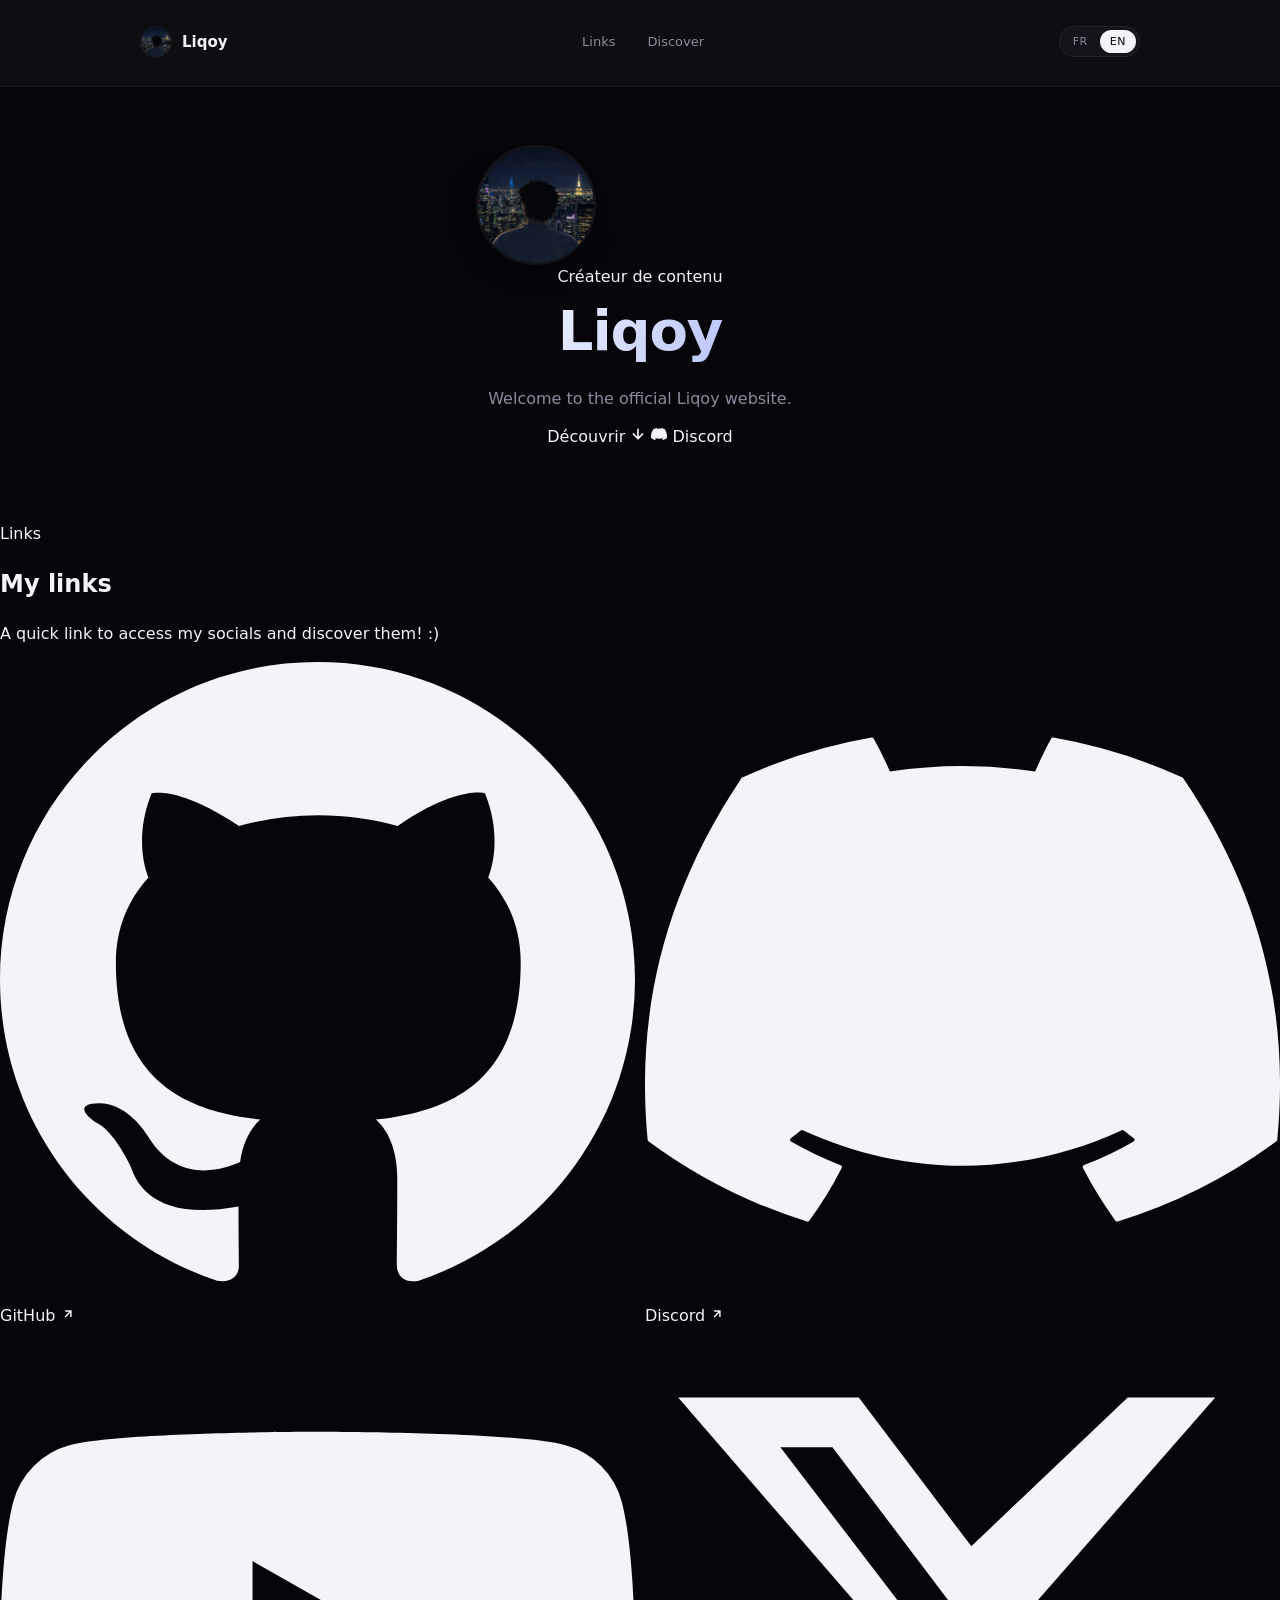
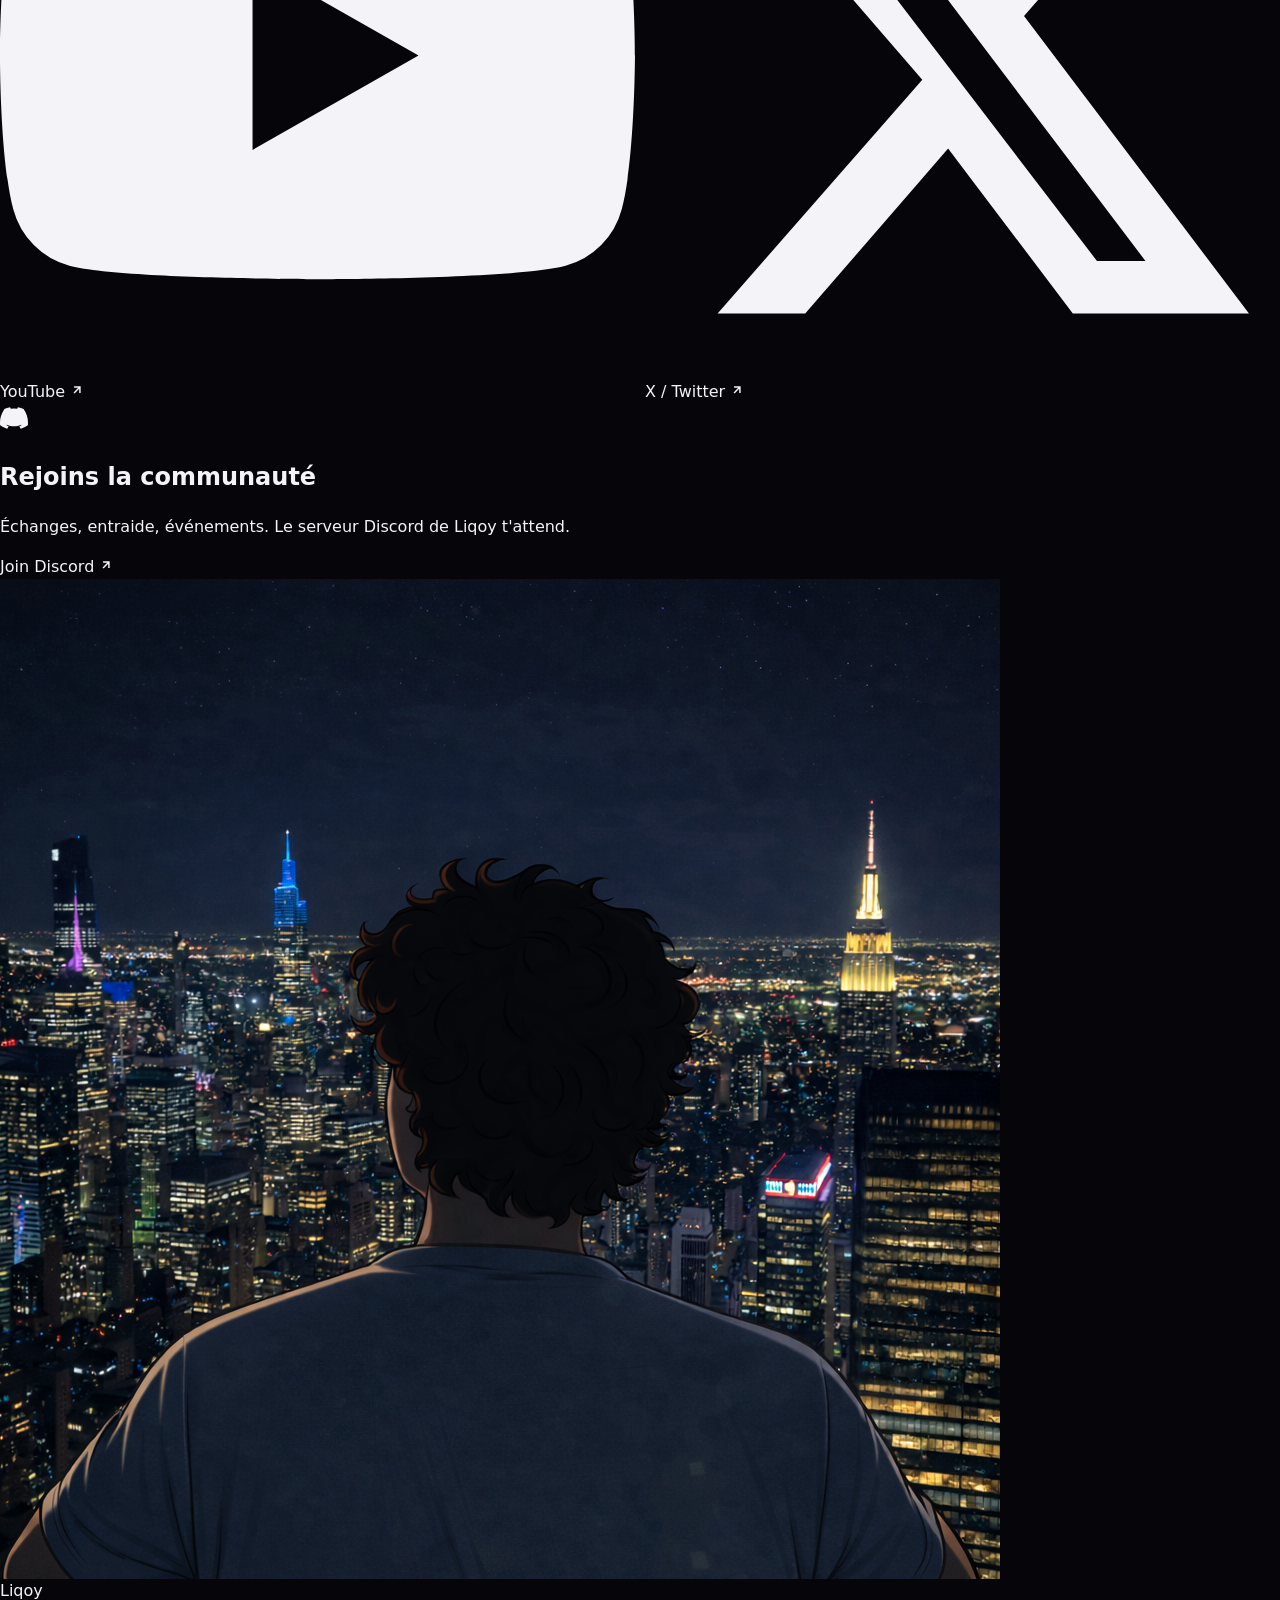
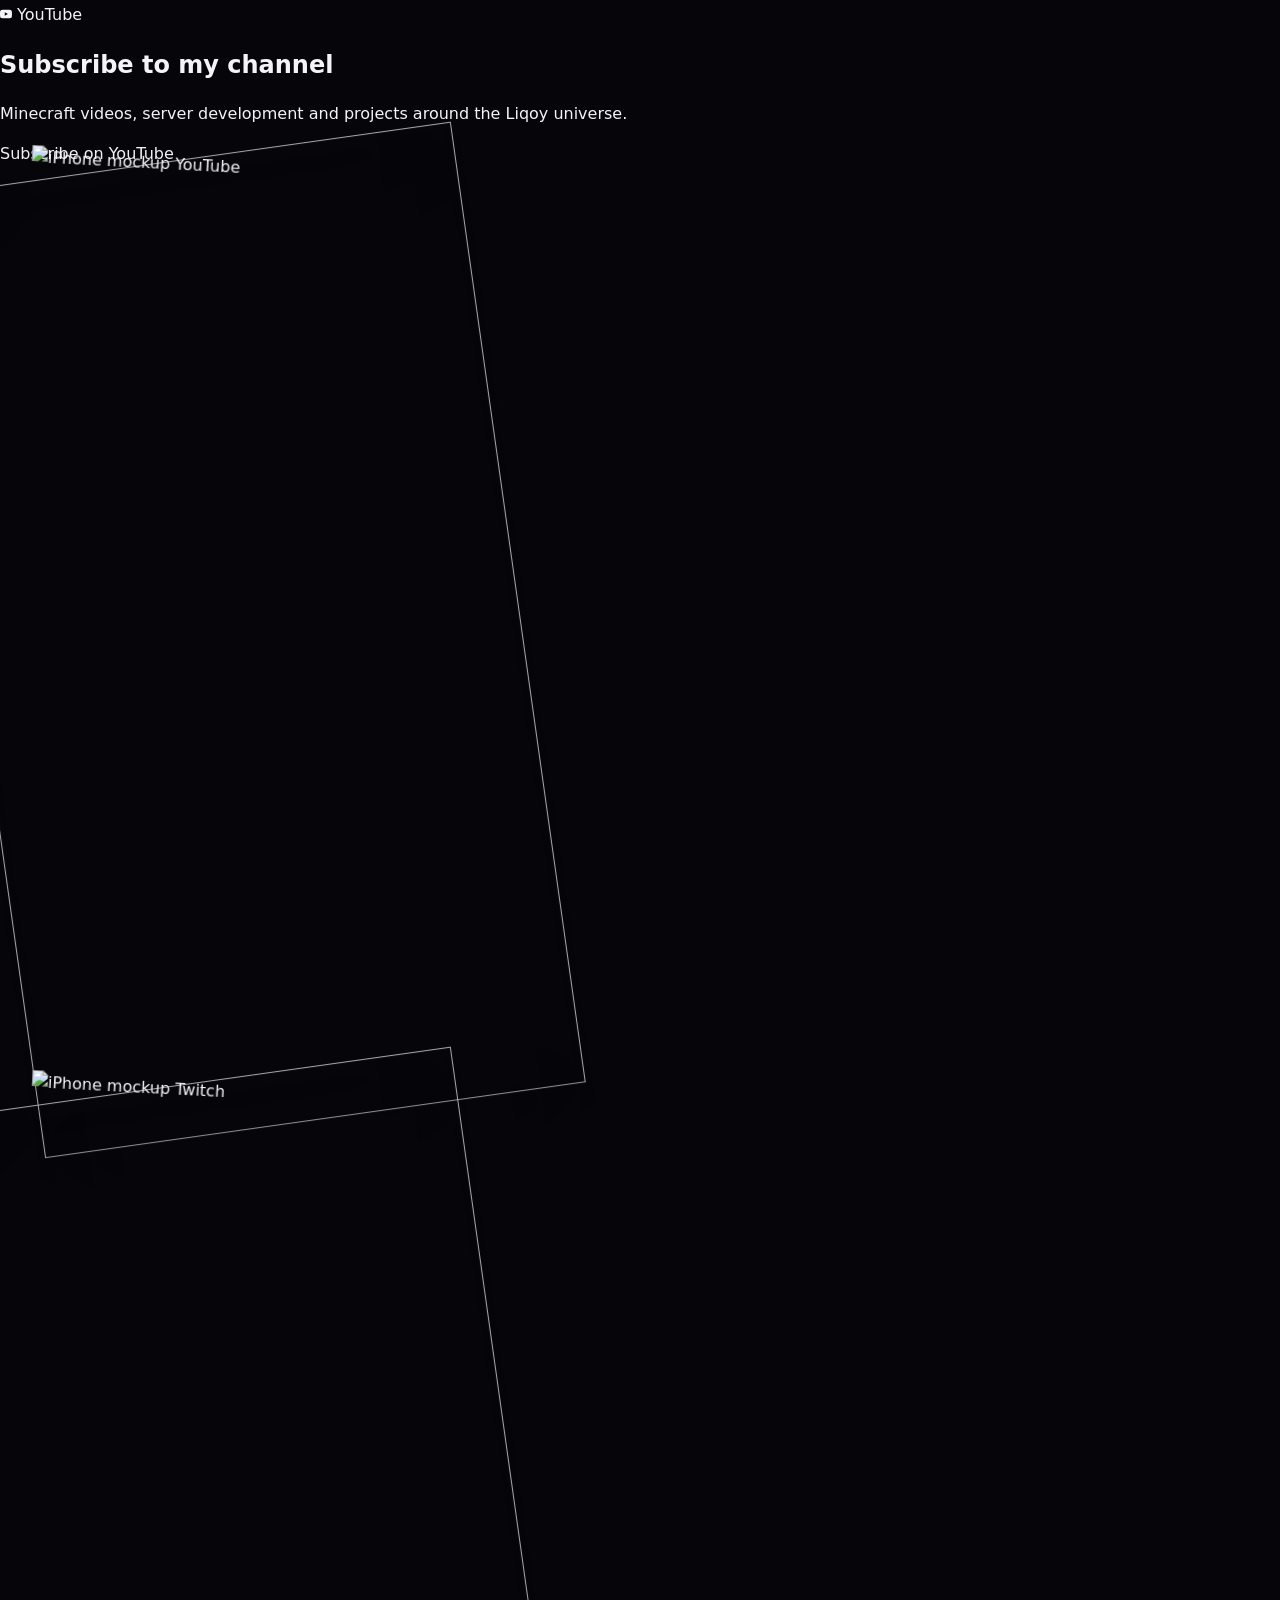
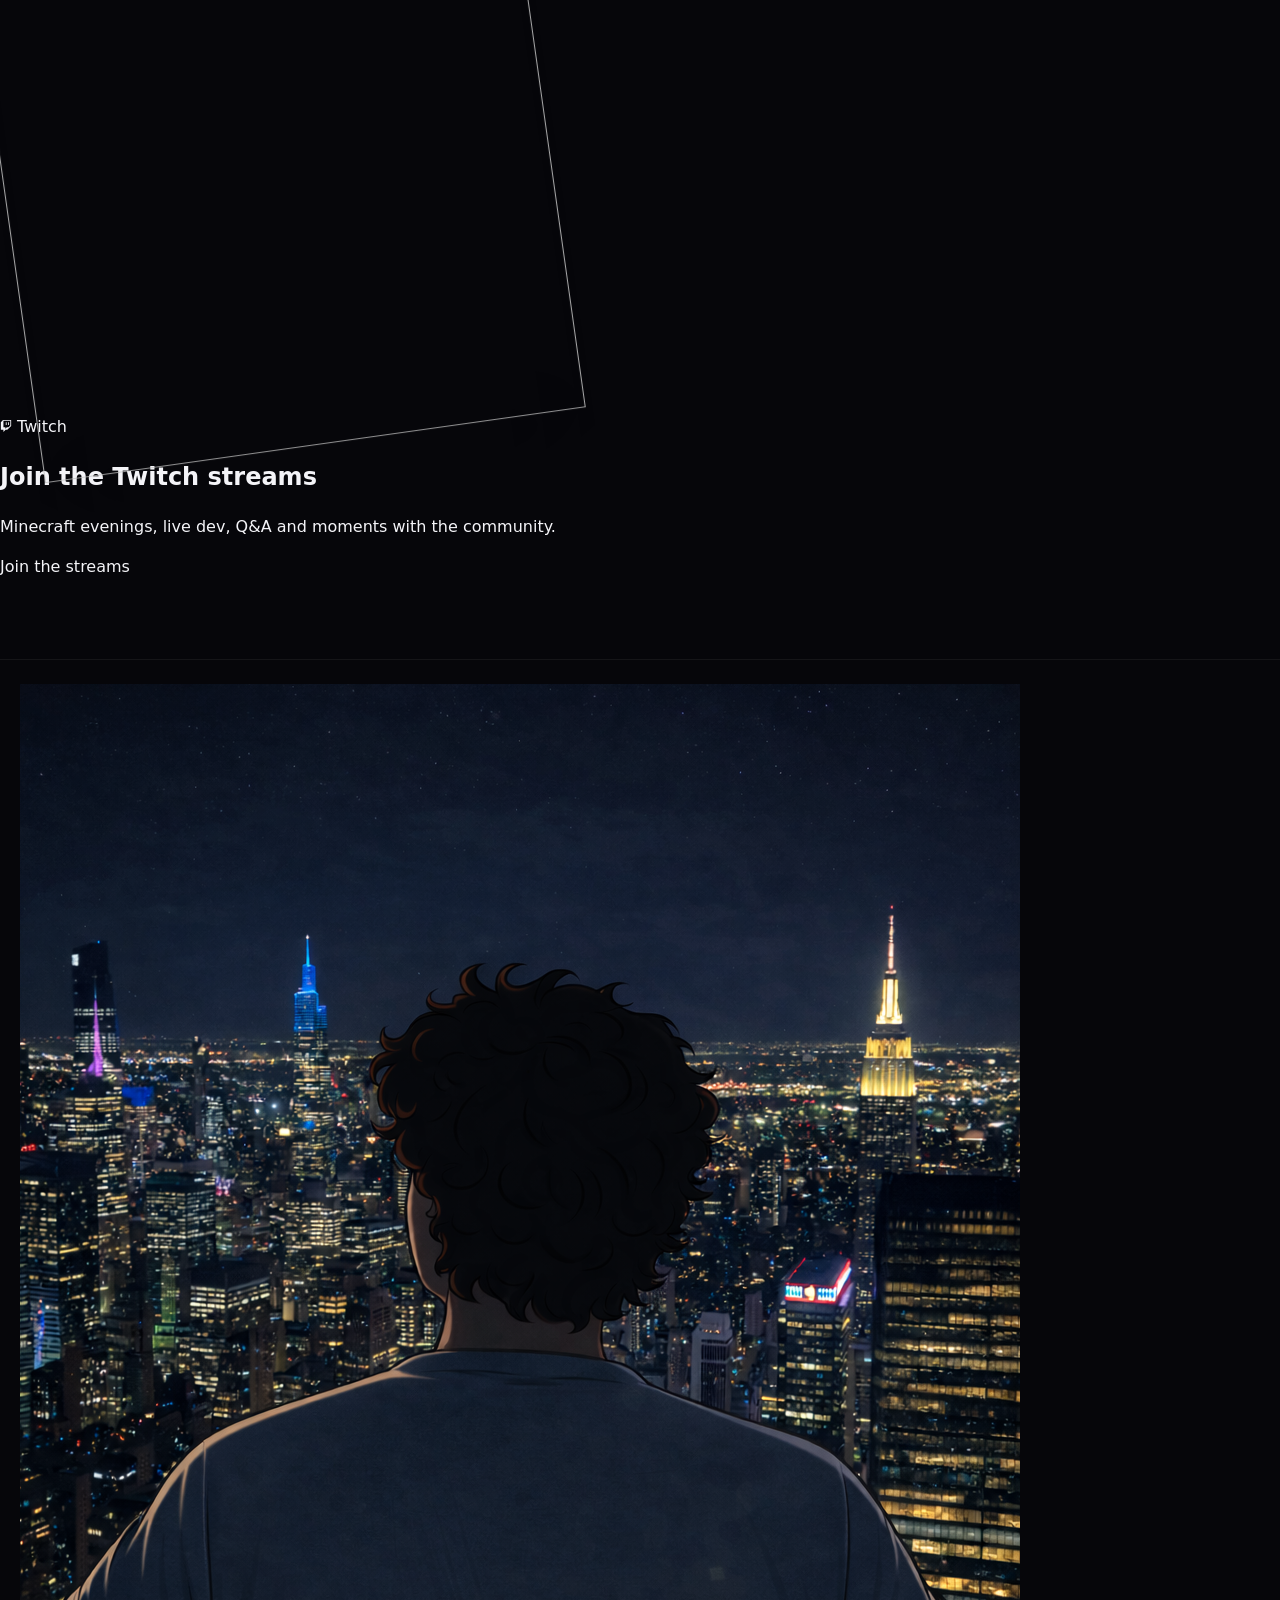
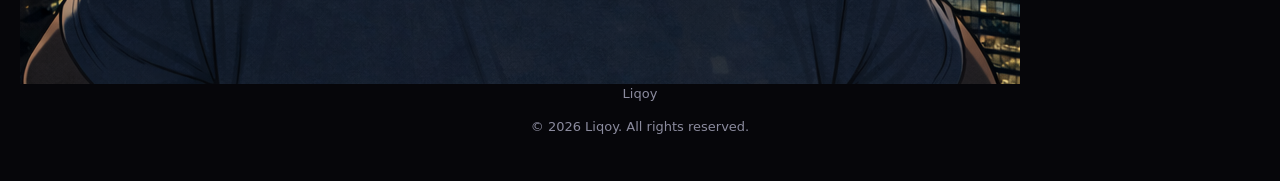
==== commit b4371a07: "Update index.html" ====
--- a/index.html
+++ b/index.html
@@ -1,216 +1,246 @@
 <!DOCTYPE html>
 <html lang="fr">
-  <head>
-    <meta charset="UTF-8" />
-    <meta name="viewport" content="width=device-width, initial-scale=1.0" />
-    <title>Liqoy</title>
-    <meta
-      name="description"
-      content="Portfolio moderne de Liqoy — développement Minecraft, services et liens importants."
-    />
-    <link
-      href="https://fonts.googleapis.com/css2?family=Inter:wght@400;500;600;700&family=Poppins:wght@400;500;600;700&display=swap"
-      rel="stylesheet"
-    />
-    <link rel="stylesheet" href="./styles.css" />
-  </head>
-  <body>
-    <header class="navbar" id="navbar">
-      <div class="navbar__inner">
-        <div class="navbar__brand">
+<head>
+  <meta charset="UTF-8" />
+  <meta name="viewport" content="width=device-width, initial-scale=1.0" />
+  <title>Liqoy</title>
+  <meta name="description" content="Portfolio officiel de Liqoy — créateur de contenu, développeur Minecraft, liens et projets." />
+  <link href="https://fonts.googleapis.com/css2?family=Syne:wght@400;500;600;700;800&family=DM+Sans:ital,opsz,wght@0,9..40,300;0,9..40,400;0,9..40,500;1,9..40,300&display=swap" rel="stylesheet" />
+  <link rel="stylesheet" href="./styles.css" />
+</head>
+<body>
+
+  <!-- Ambient background orbs -->
+  <div class="bg-orbs" aria-hidden="true">
+    <div class="orb orb--1"></div>
+    <div class="orb orb--2"></div>
+    <div class="orb orb--3"></div>
+  </div>
+
+  <!-- Grain overlay -->
+  <div class="grain" aria-hidden="true"></div>
+
+  <!-- Navbar -->
+  <header class="navbar" id="navbar">
+    <div class="navbar__inner">
+      <div class="navbar__brand">
+        <div class="navbar__avatar-wrap">
           <img src="./pfp.png" alt="Liqoy" class="navbar__avatar" />
-          <span class="navbar__name">Liqoy</span>
-        </div>
-        <nav class="navbar__links">
-          <a href="#links" data-i18n="nav.links">Liens</a>
-          <a href="#discover" data-i18n="nav.discover">Découvrir</a>
-        </nav>
-        <div class="lang-switch" aria-label="Changer de langue" data-i18n="nav.langSwitch">
-          <button class="lang-switch__btn lang-switch__btn--active" data-lang="fr">
-            FR
-          </button>
-          <button class="lang-switch__btn" data-lang="en">EN</button>
-        </div>
-      </div>
-    </header>
-
-    <main>
-      <!-- Hero -->
-      <section class="hero">
-        <img src="./pfp.png" alt="Liqoy" class="hero__avatar" />
-        <h1 class="hero__title">Liqoy</h1>
+          <span class="navbar__status" aria-label="En ligne"></span>
+        </div>
+        <span class="navbar__name">Liqoy</span>
+      </div>
+      <nav class="navbar__links">
+        <a href="#links" data-i18n="nav.links">Liens</a>
+        <a href="#discover" data-i18n="nav.discover">Découvrir</a>
+      </nav>
+      <div class="lang-switch" aria-label="Changer de langue">
+        <button class="lang-switch__btn lang-switch__btn--active" data-lang="fr">FR</button>
+        <button class="lang-switch__btn" data-lang="en">EN</button>
+      </div>
+    </div>
+  </header>
+
+  <main>
+
+    <!-- ═══════════════════ HERO ═══════════════════ -->
+    <section class="hero">
+      <div class="hero__inner">
+        <div class="hero__avatar-wrap" data-tilt>
+          <img src="./pfp.png" alt="Liqoy" class="hero__avatar" />
+          <div class="hero__avatar-ring"></div>
+          <div class="hero__avatar-ring hero__avatar-ring--2"></div>
+        </div>
+
+        <div class="hero__badge">
+          <span class="hero__badge-dot"></span>
+          <span data-i18n="hero.badge">Créateur de contenu</span>
+        </div>
+
+        <h1 class="hero__title">
+          <span class="hero__title-line" style="--d:0">L</span><span class="hero__title-line" style="--d:1">i</span><span class="hero__title-line" style="--d:2">q</span><span class="hero__title-line" style="--d:3">o</span><span class="hero__title-line" style="--d:4">y</span>
+        </h1>
+
         <div class="hero__subtitle-wrap" aria-live="polite">
-          <div class="hero__subtitle-slider">
+          <div class="hero__subtitle-slider" id="subtitleSlider">
             <p class="hero__subtitle-slide" data-i18n="hero.subtitle.1">Bienvenue sur le site Officiel de Liqoy.</p>
-            <p class="hero__subtitle-slide" data-i18n="hero.subtitle.2">Créateur de contenu.</p>
-            <p class="hero__subtitle-slide" data-i18n="hero.subtitle.4">Liens et projets.</p>
-            <p class="hero__subtitle-slide" data-i18n="hero.subtitle.5">Bienvenue sur le site Officiel de Liqoy.</p>
-          </div>
-        </div>
-      </section>
-
-      <!-- Cards row -->
-      <section class="cards-row" aria-label="Sections principales" data-i18n="aria.cardsRow">
-        <article id="links" class="card card--accent">
-          <p class="card__label" data-i18n="card.portfolio.label">Liens</p>
-          <h2 class="card__title" data-i18n="card.portfolio.title">Mes liens</h2>
-          <p class="card__text" data-i18n="card.portfolio.text">
-            Un lien rapide pour accéder à mes réseaux et les découvrir ! :)
-          </p>
+            <p class="hero__subtitle-slide" data-i18n="hero.subtitle.2">Créateur de contenu Minecraft.</p>
+            <p class="hero__subtitle-slide" data-i18n="hero.subtitle.3">Liens et projets.</p>
+            <p class="hero__subtitle-slide" data-i18n="hero.subtitle.1b">Bienvenue sur le site Officiel de Liqoy.</p>
+          </div>
+        </div>
+
+        <div class="hero__ctas">
+          <a href="#discover" class="btn btn--primary">
+            <span data-i18n="hero.cta.discover">Découvrir</span>
+            <svg width="16" height="16" viewBox="0 0 24 24" fill="none" stroke="currentColor" stroke-width="2.5" stroke-linecap="round" stroke-linejoin="round"><path d="M12 5v14M5 12l7 7 7-7"/></svg>
+          </a>
+          <a href="https://discord.gg/SsjDyprHjE" target="_blank" rel="noopener" class="btn btn--ghost">
+            <svg width="16" height="16" viewBox="0 0 24 24" fill="currentColor"><path d="M20.317 4.37a19.791 19.791 0 0 0-4.885-1.515.074.074 0 0 0-.079.037c-.21.375-.444.864-.608 1.25a18.27 18.27 0 0 0-5.487 0 12.64 12.64 0 0 0-.617-1.25.077.077 0 0 0-.079-.037A19.736 19.736 0 0 0 3.677 4.37a.07.07 0 0 0-.032.027C.533 9.046-.32 13.58.099 18.057c.002.022.014.043.031.057a19.9 19.9 0 0 0 5.993 3.03.078.078 0 0 0 .084-.028 14.09 14.09 0 0 0 1.226-1.994.076.076 0 0 0-.041-.106 13.107 13.107 0 0 1-1.872-.892.077.077 0 0 1-.008-.128 10.2 10.2 0 0 0 .372-.292.074.074 0 0 1 .077-.01c3.928 1.793 8.18 1.793 12.062 0a.074.074 0 0 1 .078.01c.12.098.246.198.373.292a.077.077 0 0 1-.006.127 12.299 12.299 0 0 1-1.873.892.077.077 0 0 0-.041.107c.36.698.772 1.362 1.225 1.993a.076.076 0 0 0 .084.028 19.839 19.839 0 0 0 6.002-3.03.077.077 0 0 0 .032-.054c.5-5.177-.838-9.674-3.549-13.66a.061.061 0 0 0-.031-.03z"/></svg>
+            Discord
+          </a>
+        </div>
+
+        <div class="hero__scroll-hint" aria-hidden="true">
+          <div class="hero__scroll-line"></div>
+        </div>
+      </div>
+    </section>
+
+    <!-- ═══════════════════ LINKS CARD ═══════════════════ -->
+    <section class="section-wrap" id="links">
+      <div class="container">
+        <div class="links-card reveal">
+          <div class="links-card__header">
+            <span class="pill pill--muted" data-i18n="card.portfolio.label">Liens</span>
+            <h2 class="links-card__title" data-i18n="card.portfolio.title">Mes réseaux</h2>
+            <p class="links-card__text" data-i18n="card.portfolio.text">Retrouve-moi sur tous mes réseaux et plonge dans l'univers Liqoy.</p>
+          </div>
           <div class="links-grid">
-            <a
-              href="https://github.com/"
-              target="_blank"
-              rel="noreferrer"
-              class="chip-link"
-            >
-              GitHub
-            </a>
-            <a
-              href="https://discord.com/"
-              target="_blank"
-              rel="noreferrer"
-              class="chip-link"
-            >
-              Discord
-            </a>
-            <a
-              href="https://www.youtube.com/@Liqoy"
-              target="_blank"
-              rel="noreferrer"
-              class="chip-link"
-            >
+            <a href="https://github.com/" target="_blank" rel="noreferrer" class="link-item link-item--github">
+              <span class="link-item__icon">
+                <svg viewBox="0 0 24 24" fill="currentColor"><path d="M12 0C5.37 0 0 5.37 0 12c0 5.31 3.435 9.795 8.205 11.385.6.105.825-.255.825-.57 0-.285-.015-1.23-.015-2.235-3.015.555-3.795-.735-4.035-1.41-.135-.345-.72-1.41-1.23-1.695-.42-.225-1.02-.78-.015-.795.945-.015 1.62.87 1.845 1.23 1.08 1.815 2.805 1.305 3.495.99.105-.78.42-1.305.765-1.605-2.67-.3-5.46-1.335-5.46-5.925 0-1.305.465-2.385 1.23-3.225-.12-.3-.54-1.53.12-3.18 0 0 1.005-.315 3.3 1.23.96-.27 1.98-.405 3-.405s2.04.135 3 .405c2.295-1.56 3.3-1.23 3.3-1.23.66 1.65.24 2.88.12 3.18.765.84 1.23 1.905 1.23 3.225 0 4.605-2.805 5.625-5.475 5.925.435.375.81 1.095.81 2.22 0 1.605-.015 2.895-.015 3.3 0 .315.225.69.825.57A12.02 12.02 0 0 0 24 12c0-6.63-5.37-12-12-12z"/></svg>
+              </span>
+              <span class="link-item__label">GitHub</span>
+              <svg class="link-item__arrow" width="14" height="14" viewBox="0 0 24 24" fill="none" stroke="currentColor" stroke-width="2.5"><path d="M7 17L17 7M7 7h10v10"/></svg>
+            </a>
+            <a href="https://discord.com/" target="_blank" rel="noreferrer" class="link-item link-item--discord">
+              <span class="link-item__icon">
+                <svg viewBox="0 0 24 24" fill="currentColor"><path d="M20.317 4.37a19.791 19.791 0 0 0-4.885-1.515.074.074 0 0 0-.079.037c-.21.375-.444.864-.608 1.25a18.27 18.27 0 0 0-5.487 0 12.64 12.64 0 0 0-.617-1.25.077.077 0 0 0-.079-.037A19.736 19.736 0 0 0 3.677 4.37a.07.07 0 0 0-.032.027C.533 9.046-.32 13.58.099 18.057c.002.022.014.043.031.057a19.9 19.9 0 0 0 5.993 3.03.078.078 0 0 0 .084-.028 14.09 14.09 0 0 0 1.226-1.994.076.076 0 0 0-.041-.106 13.107 13.107 0 0 1-1.872-.892.077.077 0 0 1-.008-.128 10.2 10.2 0 0 0 .372-.292.074.074 0 0 1 .077-.01c3.928 1.793 8.18 1.793 12.062 0a.074.074 0 0 1 .078.01c.12.098.246.198.373.292a.077.077 0 0 1-.006.127 12.299 12.299 0 0 1-1.873.892.077.077 0 0 0-.041.107c.36.698.772 1.362 1.225 1.993a.076.076 0 0 0 .084.028 19.839 19.839 0 0 0 6.002-3.03.077.077 0 0 0 .032-.054c.5-5.177-.838-9.674-3.549-13.66a.061.061 0 0 0-.031-.03z"/></svg>
+              </span>
+              <span class="link-item__label">Discord</span>
+              <svg class="link-item__arrow" width="14" height="14" viewBox="0 0 24 24" fill="none" stroke="currentColor" stroke-width="2.5"><path d="M7 17L17 7M7 7h10v10"/></svg>
+            </a>
+            <a href="https://www.youtube.com/@Liqoy" target="_blank" rel="noreferrer" class="link-item link-item--youtube">
+              <span class="link-item__icon">
+                <svg viewBox="0 0 24 24" fill="currentColor"><path d="M23.498 6.186a3.016 3.016 0 0 0-2.122-2.136C19.505 3.545 12 3.545 12 3.545s-7.505 0-9.377.505A3.017 3.017 0 0 0 .502 6.186C0 8.07 0 12 0 12s0 3.93.502 5.814a3.016 3.016 0 0 0 2.122 2.136c1.871.505 9.376.505 9.376.505s7.505 0 9.377-.505a3.015 3.015 0 0 0 2.122-2.136C24 15.93 24 12 24 12s0-3.93-.502-5.814zM9.545 15.568V8.432L15.818 12l-6.273 3.568z"/></svg>
+              </span>
+              <span class="link-item__label">YouTube</span>
+              <svg class="link-item__arrow" width="14" height="14" viewBox="0 0 24 24" fill="none" stroke="currentColor" stroke-width="2.5"><path d="M7 17L17 7M7 7h10v10"/></svg>
+            </a>
+            <a href="https://twitter.com/" target="_blank" rel="noreferrer" class="link-item link-item--twitter">
+              <span class="link-item__icon">
+                <svg viewBox="0 0 24 24" fill="currentColor"><path d="M18.244 2.25h3.308l-7.227 8.26 8.502 11.24H16.17l-4.714-6.231-5.401 6.231H2.744l7.737-8.835L1.254 2.25H8.08l4.253 5.622zm-1.161 17.52h1.833L7.084 4.126H5.117z"/></svg>
+              </span>
+              <span class="link-item__label">X / Twitter</span>
+              <svg class="link-item__arrow" width="14" height="14" viewBox="0 0 24 24" fill="none" stroke="currentColor" stroke-width="2.5"><path d="M7 17L17 7M7 7h10v10"/></svg>
+            </a>
+          </div>
+        </div>
+      </div>
+    </section>
+
+    <!-- ═══════════════════ DISCORD SECTION ═══════════════════ -->
+    <section id="discover" class="section-wrap">
+      <div class="container">
+        <div class="bento-grid reveal">
+
+          <!-- Discord big card -->
+          <a href="https://discord.gg/SsjDyprHjE" target="_blank" rel="noopener noreferrer" class="bento-card bento-card--discord bento-card--wide">
+            <div class="bento-card__bg-circles" aria-hidden="true">
+              <div class="circle circle--1"></div>
+              <div class="circle circle--2"></div>
+              <div class="circle circle--3"></div>
+            </div>
+            <div class="bento-card__content">
+              <div class="platform-icon platform-icon--discord">
+                <svg viewBox="0 0 24 24" fill="currentColor" width="28" height="28"><path d="M20.317 4.37a19.791 19.791 0 0 0-4.885-1.515.074.074 0 0 0-.079.037c-.21.375-.444.864-.608 1.25a18.27 18.27 0 0 0-5.487 0 12.64 12.64 0 0 0-.617-1.25.077.077 0 0 0-.079-.037A19.736 19.736 0 0 0 3.677 4.37a.07.07 0 0 0-.032.027C.533 9.046-.32 13.58.099 18.057c.002.022.014.043.031.057a19.9 19.9 0 0 0 5.993 3.03.078.078 0 0 0 .084-.028 14.09 14.09 0 0 0 1.226-1.994.076.076 0 0 0-.041-.106 13.107 13.107 0 0 1-1.872-.892.077.077 0 0 1-.008-.128 10.2 10.2 0 0 0 .372-.292.074.074 0 0 1 .077-.01c3.928 1.793 8.18 1.793 12.062 0a.074.074 0 0 1 .078.01c.12.098.246.198.373.292a.077.077 0 0 1-.006.127 12.299 12.299 0 0 1-1.873.892.077.077 0 0 0-.041.107c.36.698.772 1.362 1.225 1.993a.076.076 0 0 0 .084.028 19.839 19.839 0 0 0 6.002-3.03.077.077 0 0 0 .032-.054c.5-5.177-.838-9.674-3.549-13.66a.061.061 0 0 0-.031-.03z"/></svg>
+              </div>
+              <h2 class="bento-card__title" data-i18n="discord.title">Rejoins la communauté</h2>
+              <p class="bento-card__text" data-i18n="discord.text">Échanges, entraide, événements. Le serveur Discord de Liqoy t'attend.</p>
+              <span class="btn btn--discord">
+                <span data-i18n="discord.cta">Rejoindre Discord</span>
+                <svg width="14" height="14" viewBox="0 0 24 24" fill="none" stroke="currentColor" stroke-width="2.5"><path d="M7 17L17 7M7 7h10v10"/></svg>
+              </span>
+            </div>
+          </a>
+
+          <!-- Avatar card -->
+          <div class="bento-card bento-card--avatar reveal">
+            <img src="./pfp.png" alt="Portrait de Liqoy" class="bento-avatar" />
+            <div class="bento-card__avatar-label">
+              <span class="avatar-dot"></span>
+              <span data-i18n="avatar.label">Liqoy</span>
+            </div>
+          </div>
+
+        </div>
+      </div>
+    </section>
+
+    <!-- ═══════════════════ YOUTUBE ═══════════════════ -->
+    <section class="platform-section platform-section--youtube" aria-label="Chaîne YouTube de Liqoy">
+      <div class="container">
+        <div class="platform-row reveal">
+          <div class="platform-row__content">
+            <span class="pill pill--youtube">
+              <svg viewBox="0 0 24 24" fill="currentColor" width="12" height="12"><path d="M23.498 6.186a3.016 3.016 0 0 0-2.122-2.136C19.505 3.545 12 3.545 12 3.545s-7.505 0-9.377.505A3.017 3.017 0 0 0 .502 6.186C0 8.07 0 12 0 12s0 3.93.502 5.814a3.016 3.016 0 0 0 2.122 2.136c1.871.505 9.376.505 9.376.505s7.505 0 9.377-.505a3.015 3.015 0 0 0 2.122-2.136C24 15.93 24 12 24 12s0-3.93-.502-5.814zM9.545 15.568V8.432L15.818 12l-6.273 3.568z"/></svg>
               YouTube
-            </a>
-            <a
-              href="https://twitter.com/"
-              target="_blank"
-              rel="noreferrer"
-              class="chip-link"
-            >
-              X / Twitter
-            </a>
-          </div>
-        </article>
-      </section>
-
-      <!-- Discord -->
-      <section id="discover" class="services">
-        <a href="https://discord.gg/SsjDyprHjE" target="_blank" rel="noopener noreferrer" class="services__card services__card--discord scroll-reveal">
-          <img src="./JoinDiscord.png" alt="" class="discord-image" />
-          <span class="discord-cta" data-i18n="discord.cta">Rejoindre Discord</span>
-        </a>
-
-        <div class="services__image scroll-reveal">
-          <figure class="image-card">
-            <img src="./pfp.png" alt="Portrait de Liqoy" class="avatar-large" />
-          </figure>
-        </div>
-      </section>
-
-      <!-- YouTube + phones -->
-      <section class="phone phone--youtube" aria-label="Chaîne YouTube de Liqoy" data-i18n="aria.youtube">
-        <div class="phone__content scroll-reveal">
-          <div class="phone__text">
-            <p class="section-label" data-i18n="youtube.label">YouTube</p>
-            <h2 class="section-title" data-i18n="youtube.title">Abonne-toi à ma chaîne</h2>
-            <p class="section-text" data-i18n="youtube.text">
-              Vidéos Minecraft, développement de serveurs et projets autour de l'univers de Liqoy.
-            </p>
-            <a
-              href="https://www.youtube.com/@Liqoy"
-              target="_blank"
-              rel="noreferrer"
-              class="card__cta card__cta--youtube"
-              data-i18n="youtube.cta"
-            >
-              S'abonner sur YouTube
-              <span class="icon-arrow">→</span>
-            </a>
-          </div>
-        </div>
-        <div class="phone__visual scroll-reveal">
-          <div class="dotted-map" aria-hidden="true">
-            <span class="dotted-map__dot" style="top: 20%; left: 40%"></span>
-            <span class="dotted-map__dot" style="top: 30%; left: 25%"></span>
-            <span class="dotted-map__dot" style="top: 32%; left: 60%"></span>
-            <span class="dotted-map__dot" style="top: 55%; left: 70%"></span>
-            <span class="dotted-map__dot" style="top: 65%; left: 35%"></span>
-            <span class="dotted-map__dot" style="top: 45%; left: 18%"></span>
-            <span class="dotted-map__dot" style="top: 48%; left: 52%"></span>
-            <span class="dotted-map__dot" style="top: 72%; left: 55%"></span>
-          </div>
-          <div class="phone-stack">
-            <img
-              src="https://i.ibb.co/67mKFdh2/iphone16spro-freebie.png"
-              alt="Mockup iPhone arrière - chaîne YouTube Liqoy"
-              class="phone-img phone-img--back"
-            />
-            <img
-              src="https://i.ibb.co/tT4jwD6r/iphone16pro-freebie.png"
-              alt="Mockup iPhone avant - chaîne YouTube Liqoy"
-              class="phone-img phone-img--front"
-            />
-          </div>
-        </div>
-      </section>
-
-      <!-- Twitch + phones -->
-      <section class="phone phone--twitch" aria-label="Chaîne Twitch de Liqoy" data-i18n="aria.twitch">
-        <div class="phone__visual scroll-reveal">
-          <div class="dotted-map" aria-hidden="true">
-            <span class="dotted-map__dot" style="top: 22%; left: 42%"></span>
-            <span class="dotted-map__dot" style="top: 34%; left: 24%"></span>
-            <span class="dotted-map__dot" style="top: 30%; left: 64%"></span>
-            <span class="dotted-map__dot" style="top: 58%; left: 74%"></span>
-            <span class="dotted-map__dot" style="top: 68%; left: 38%"></span>
-            <span class="dotted-map__dot" style="top: 48%; left: 20%"></span>
-            <span class="dotted-map__dot" style="top: 52%; left: 56%"></span>
-            <span class="dotted-map__dot" style="top: 74%; left: 58%"></span>
-          </div>
-          <div class="phone-stack">
-            <img
-              src="https://i.ibb.co/4Z34F4WT/iphone16pro-freebitwe.png"
-              alt="Mockup iPhone arrière - chaîne Twitch Liqoy"
-              class="phone-img phone-img--back"
-            />
-            <img
-              src="https://i.ibb.co/4Z34F4WT/iphone16pro-freebitwe.png"
-              alt="Mockup iPhone avant - chaîne Twitch Liqoy"
-              class="phone-img phone-img--front"
-            />
-          </div>
-        </div>
-        <div class="phone__content scroll-reveal">
-          <div class="phone__text">
-            <p class="section-label" data-i18n="twitch.label">Twitch</p>
-            <h2 class="section-title" data-i18n="twitch.title">Rejoins les lives Twitch</h2>
-            <p class="section-text" data-i18n="twitch.text">
-              Soirées Minecraft, dev en direct, Q&amp;A et moments avec la commu.
-            </p>
-            <a
-              href="https://www.twitch.tv/liqoy_"
-              target="_blank"
-              rel="noreferrer"
-              class="card__cta card__cta--twitch"
-              data-i18n="twitch.cta"
-            >
-              Rejoindre les lives
-              <span class="icon-arrow">→</span>
-            </a>
-          </div>
-        </div>
-      </section>
-    </main>
-
-    <footer class="footer">
-      <p>
+            </span>
+            <h2 class="platform-title" data-i18n="youtube.title">Abonne-toi à<br/>ma chaîne</h2>
+            <p class="platform-text" data-i18n="youtube.text">Vidéos Minecraft, développement de serveurs et projets autour de l'univers de Liqoy.</p>
+            <a href="https://www.youtube.com/@Liqoy" target="_blank" rel="noreferrer" class="btn btn--platform btn--yt" data-i18n="youtube.cta">
+              S'abonner
+              <svg width="14" height="14" viewBox="0 0 24 24" fill="none" stroke="currentColor" stroke-width="2.5"><path d="M7 17L17 7M7 7h10v10"/></svg>
+            </a>
+          </div>
+          <div class="platform-row__visual">
+            <div class="phone-stack-wrap">
+              <div class="phone-glow phone-glow--red"></div>
+              <div class="phone-stack">
+                <img src="https://i.ibb.co/67mKFdh2/iphone16spro-freebie.png" alt="" class="phone-img phone-img--back" />
+                <img src="https://i.ibb.co/tT4jwD6r/iphone16pro-freebie.png" alt="iPhone mockup YouTube" class="phone-img phone-img--front" />
+              </div>
+            </div>
+          </div>
+        </div>
+      </div>
+    </section>
+
+    <!-- ═══════════════════ TWITCH ═══════════════════ -->
+    <section class="platform-section platform-section--twitch" aria-label="Chaîne Twitch de Liqoy">
+      <div class="container">
+        <div class="platform-row platform-row--reverse reveal">
+          <div class="platform-row__visual">
+            <div class="phone-stack-wrap">
+              <div class="phone-glow phone-glow--purple"></div>
+              <div class="phone-stack">
+                <img src="https://i.ibb.co/4Z34F4WT/iphone16pro-freebitwe.png" alt="" class="phone-img phone-img--back" />
+                <img src="https://i.ibb.co/4Z34F4WT/iphone16pro-freebitwe.png" alt="iPhone mockup Twitch" class="phone-img phone-img--front" />
+              </div>
+            </div>
+          </div>
+          <div class="platform-row__content">
+            <span class="pill pill--twitch">
+              <svg viewBox="0 0 24 24" fill="currentColor" width="12" height="12"><path d="M11.571 4.714h1.715v5.143H11.57zm4.715 0H18v5.143h-1.714zM6 0L1.714 4.286v15.428h5.143V24l4.286-4.286h3.428L22.286 12V0zm14.571 11.143l-3.428 3.428h-3.429l-3 3v-3H6.857V1.714h13.714z"/></svg>
+              Twitch
+            </span>
+            <h2 class="platform-title" data-i18n="twitch.title">Rejoins les<br/>lives Twitch</h2>
+            <p class="platform-text" data-i18n="twitch.text">Soirées Minecraft, dev en direct, Q&A et moments avec la communauté.</p>
+            <a href="https://www.twitch.tv/liqoy_" target="_blank" rel="noreferrer" class="btn btn--platform btn--twitch-cta" data-i18n="twitch.cta">
+              Voir les lives
+              <svg width="14" height="14" viewBox="0 0 24 24" fill="none" stroke="currentColor" stroke-width="2.5"><path d="M7 17L17 7M7 7h10v10"/></svg>
+            </a>
+          </div>
+        </div>
+      </div>
+    </section>
+
+  </main>
+
+  <footer class="footer">
+    <div class="footer__inner">
+      <div class="footer__brand">
+        <img src="./pfp.png" alt="" class="footer__avatar" />
+        <span>Liqoy</span>
+      </div>
+      <p class="footer__copy">
         © <span id="year"></span> Liqoy.
         <span data-i18n="footer.rights">Tous droits réservés.</span>
       </p>
-    </footer>
-
-    <script src="./script.js"></script>
-  </body>
+    </div>
+  </footer>
+
+  <script src="./script.js"></script>
+</body>
 </html>
-
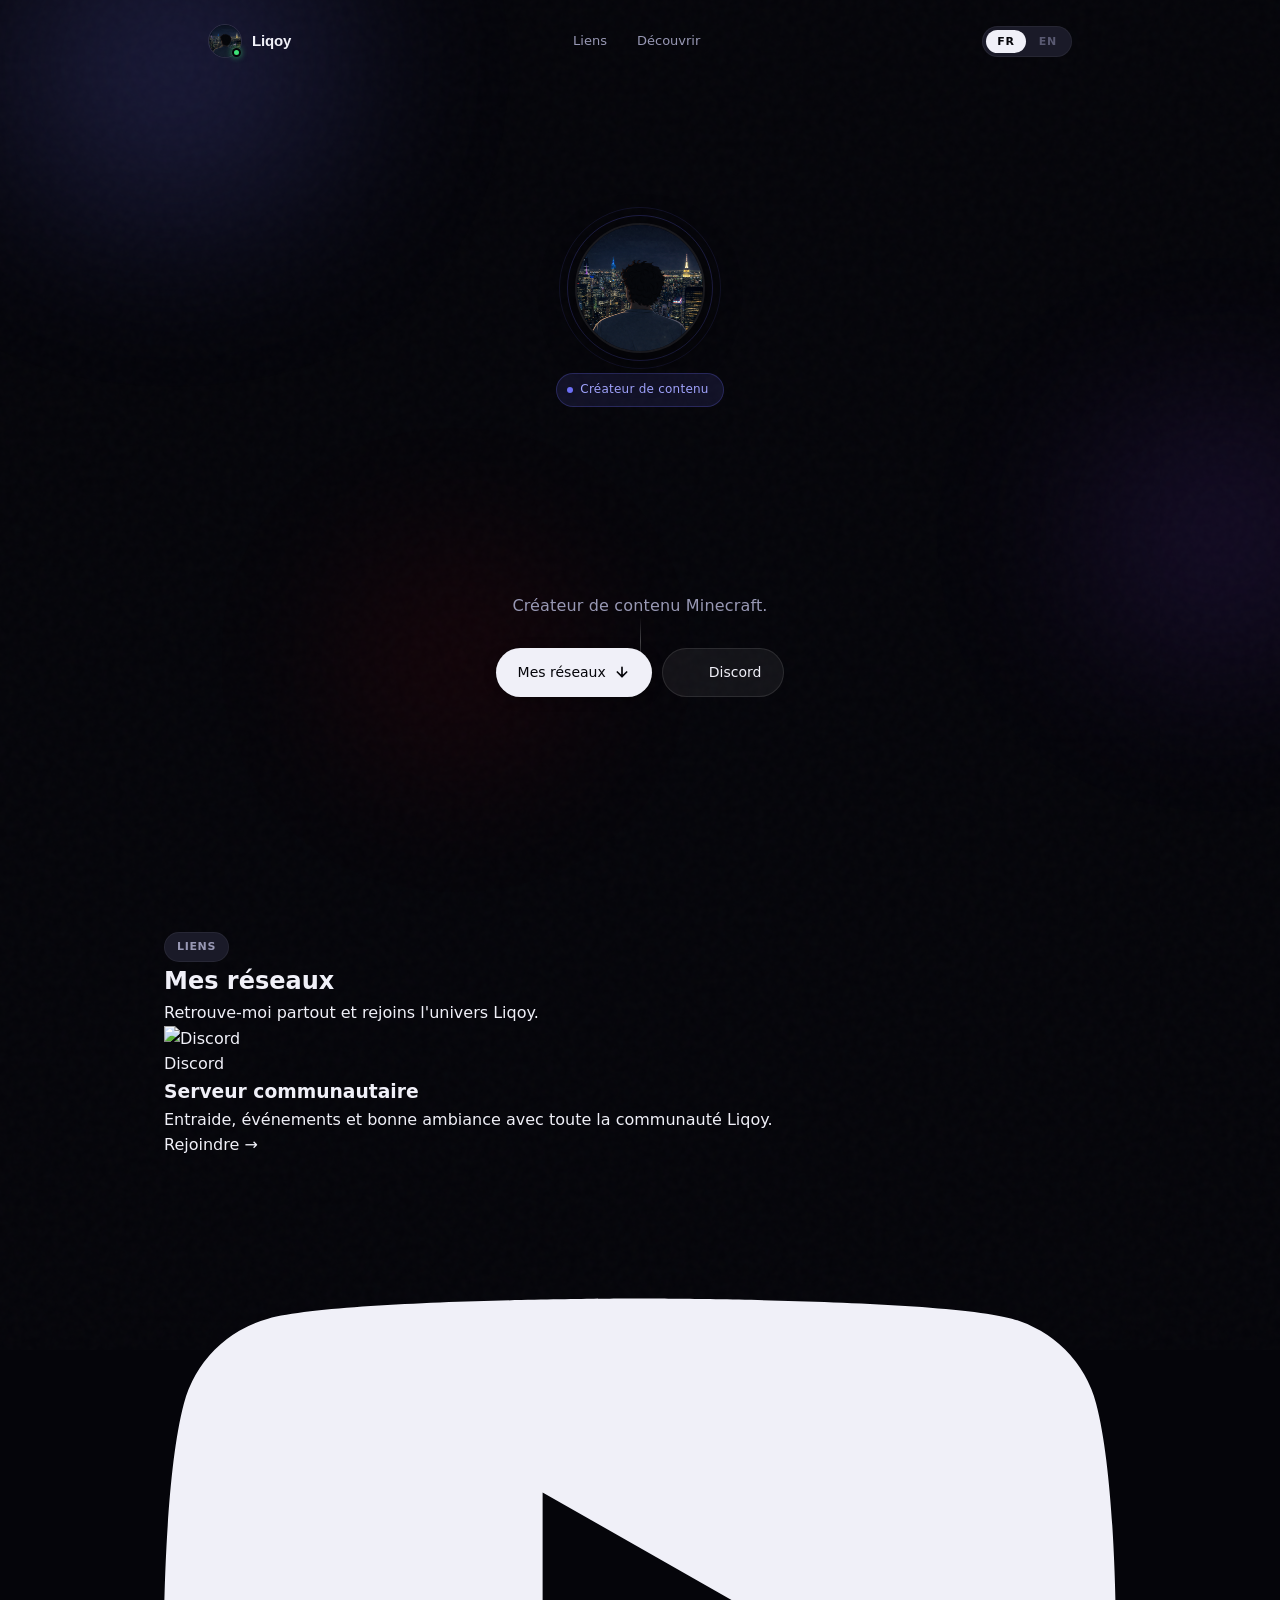
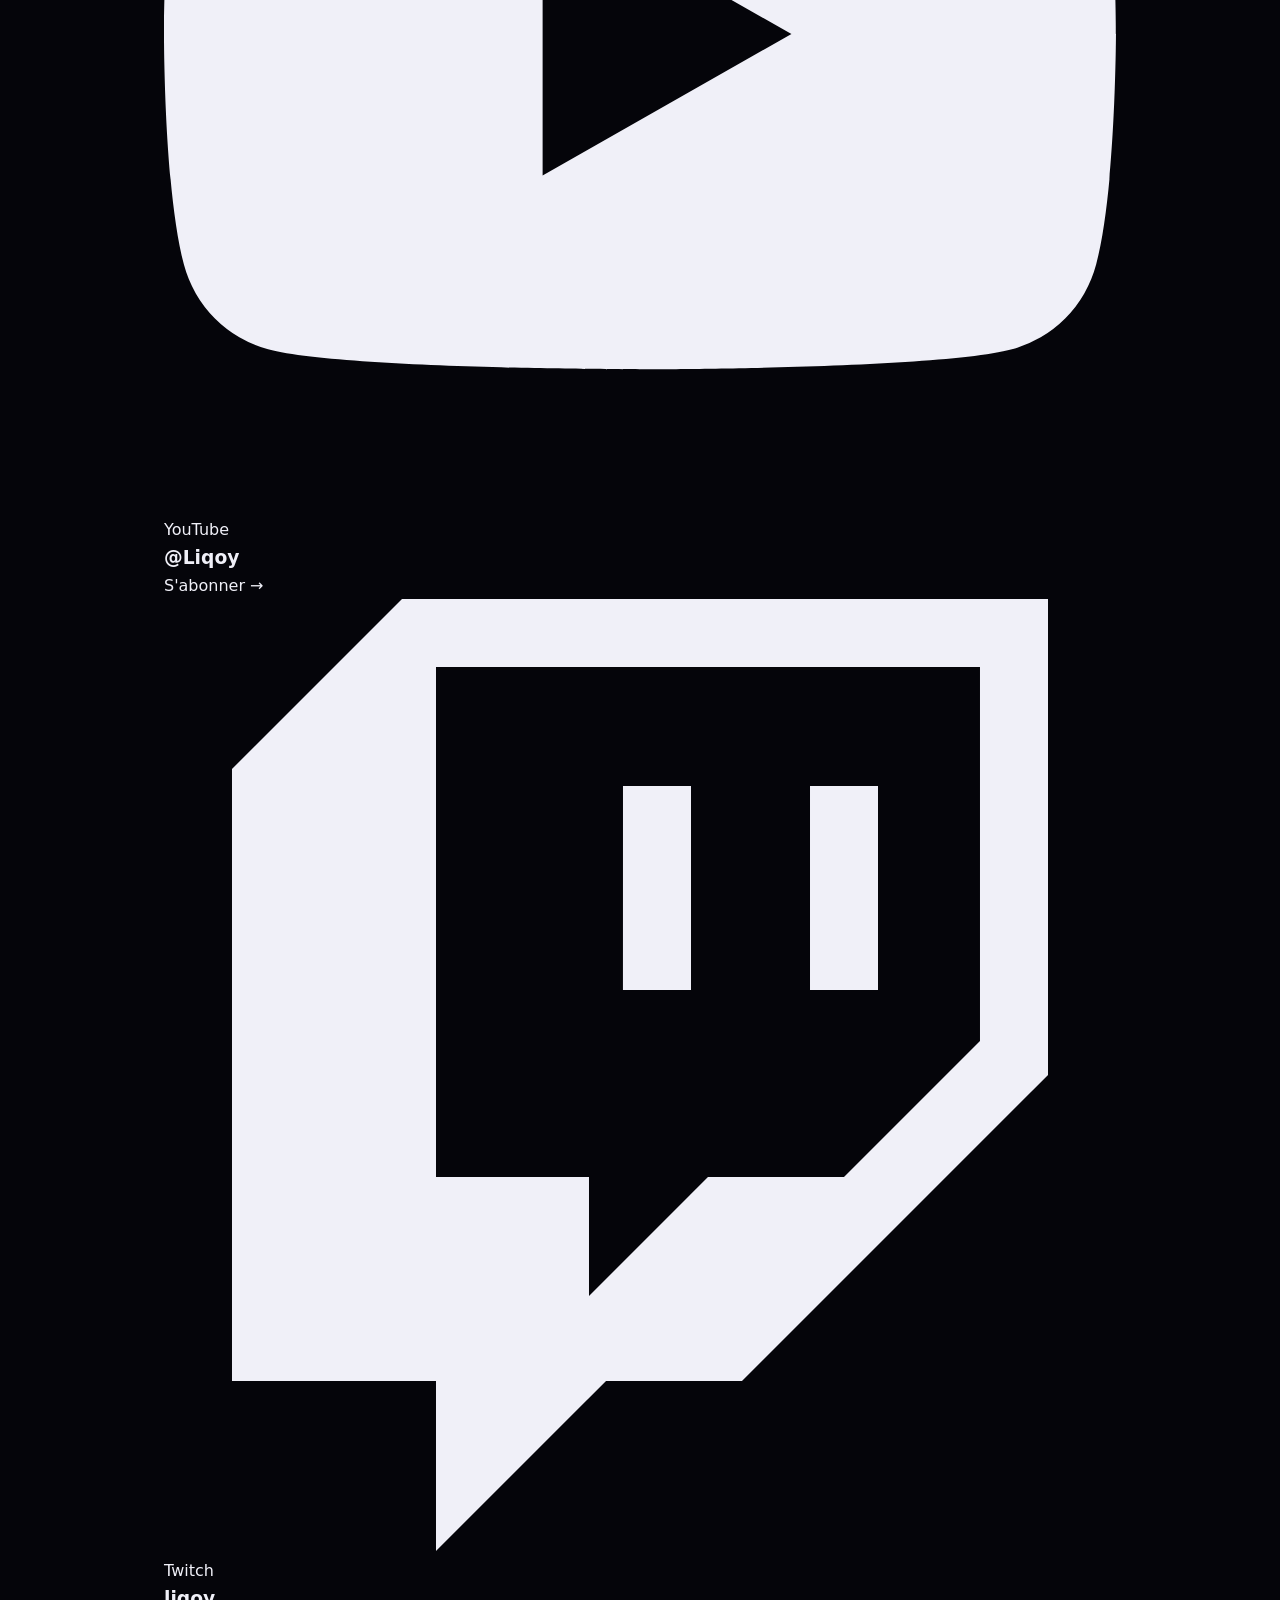
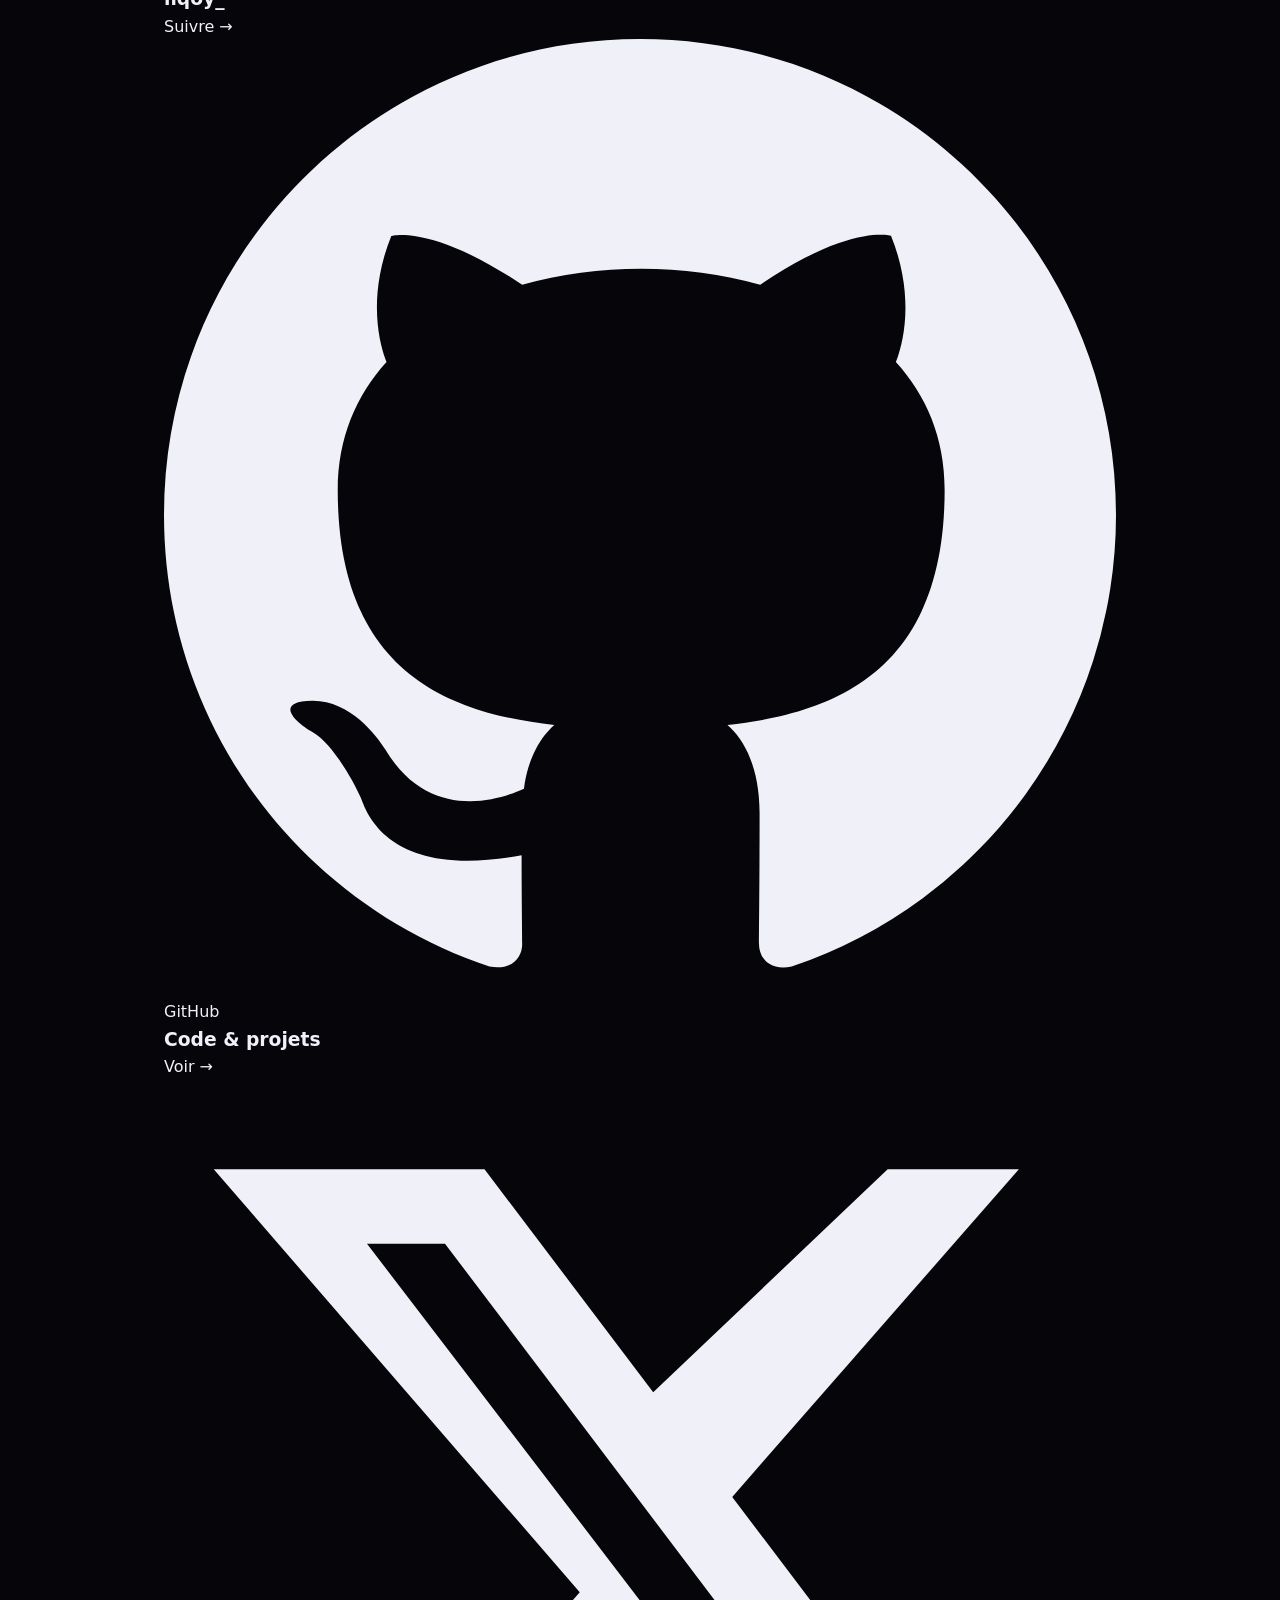
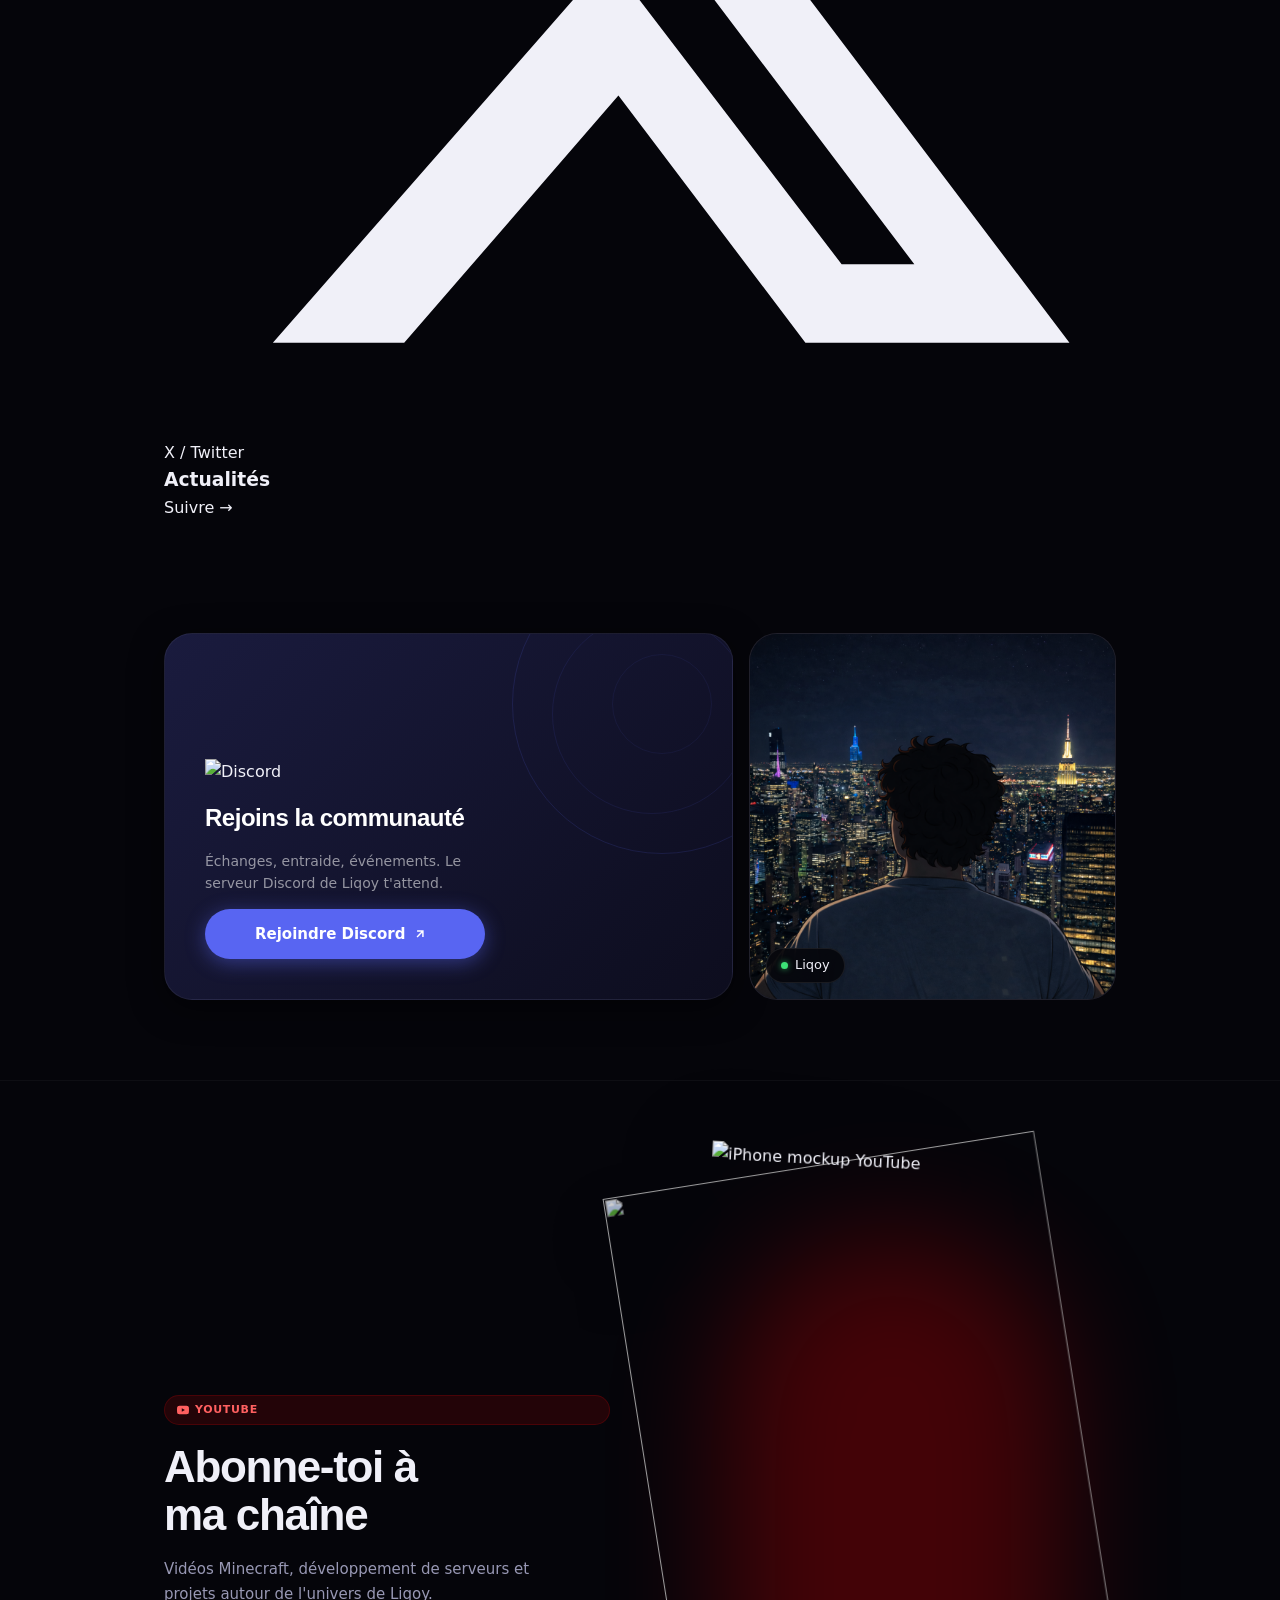
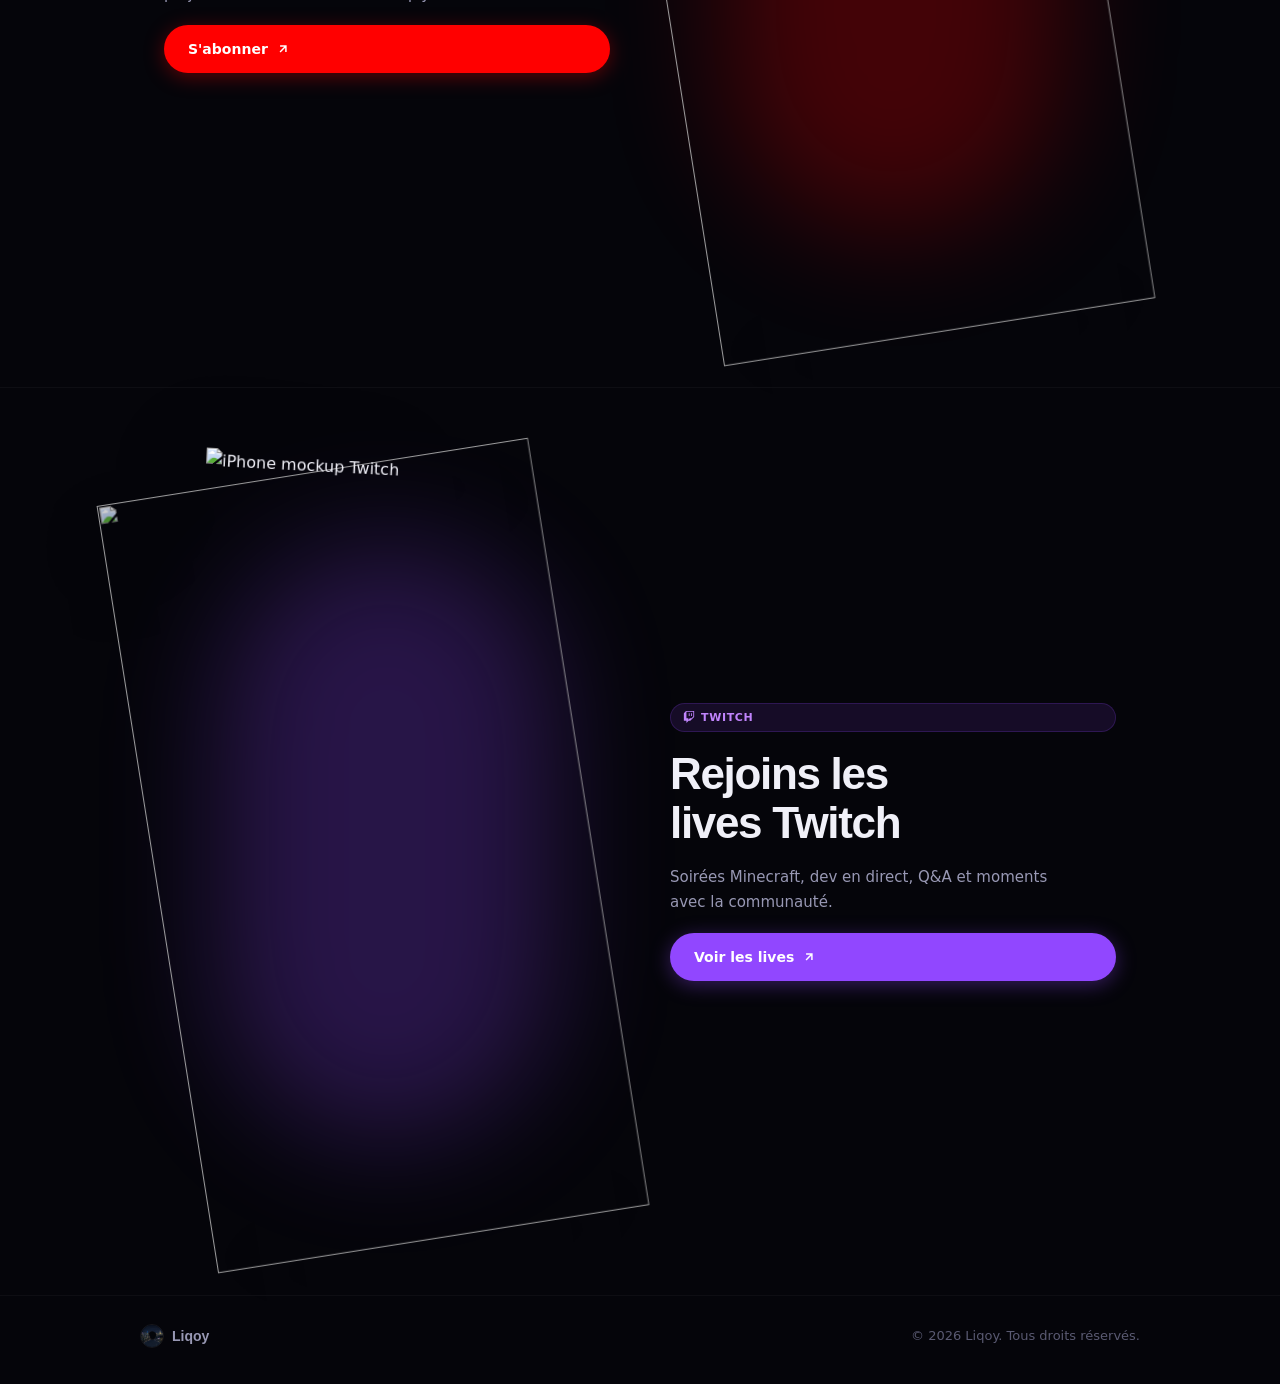
==== commit c104355f: "Update index.html" ====
--- a/index.html
+++ b/index.html
@@ -10,14 +10,11 @@
 </head>
 <body>
 
-  <!-- Ambient background orbs -->
   <div class="bg-orbs" aria-hidden="true">
     <div class="orb orb--1"></div>
     <div class="orb orb--2"></div>
     <div class="orb orb--3"></div>
   </div>
-
-  <!-- Grain overlay -->
   <div class="grain" aria-hidden="true"></div>
 
   <!-- Navbar -->
@@ -43,7 +40,7 @@
 
   <main>
 
-    <!-- ═══════════════════ HERO ═══════════════════ -->
+    <!-- ═══ HERO ═══ -->
     <section class="hero">
       <div class="hero__inner">
         <div class="hero__avatar-wrap" data-tilt>
@@ -51,16 +48,13 @@
           <div class="hero__avatar-ring"></div>
           <div class="hero__avatar-ring hero__avatar-ring--2"></div>
         </div>
-
         <div class="hero__badge">
           <span class="hero__badge-dot"></span>
           <span data-i18n="hero.badge">Créateur de contenu</span>
         </div>
-
         <h1 class="hero__title">
           <span class="hero__title-line" style="--d:0">L</span><span class="hero__title-line" style="--d:1">i</span><span class="hero__title-line" style="--d:2">q</span><span class="hero__title-line" style="--d:3">o</span><span class="hero__title-line" style="--d:4">y</span>
         </h1>
-
         <div class="hero__subtitle-wrap" aria-live="polite">
           <div class="hero__subtitle-slider" id="subtitleSlider">
             <p class="hero__subtitle-slide" data-i18n="hero.subtitle.1">Bienvenue sur le site Officiel de Liqoy.</p>
@@ -69,93 +63,145 @@
             <p class="hero__subtitle-slide" data-i18n="hero.subtitle.1b">Bienvenue sur le site Officiel de Liqoy.</p>
           </div>
         </div>
-
         <div class="hero__ctas">
-          <a href="#discover" class="btn btn--primary">
-            <span data-i18n="hero.cta.discover">Découvrir</span>
+          <a href="#links" class="btn btn--primary">
+            <span data-i18n="hero.cta.discover">Mes réseaux</span>
             <svg width="16" height="16" viewBox="0 0 24 24" fill="none" stroke="currentColor" stroke-width="2.5" stroke-linecap="round" stroke-linejoin="round"><path d="M12 5v14M5 12l7 7 7-7"/></svg>
           </a>
           <a href="https://discord.gg/SsjDyprHjE" target="_blank" rel="noopener" class="btn btn--ghost">
-            <svg width="16" height="16" viewBox="0 0 24 24" fill="currentColor"><path d="M20.317 4.37a19.791 19.791 0 0 0-4.885-1.515.074.074 0 0 0-.079.037c-.21.375-.444.864-.608 1.25a18.27 18.27 0 0 0-5.487 0 12.64 12.64 0 0 0-.617-1.25.077.077 0 0 0-.079-.037A19.736 19.736 0 0 0 3.677 4.37a.07.07 0 0 0-.032.027C.533 9.046-.32 13.58.099 18.057c.002.022.014.043.031.057a19.9 19.9 0 0 0 5.993 3.03.078.078 0 0 0 .084-.028 14.09 14.09 0 0 0 1.226-1.994.076.076 0 0 0-.041-.106 13.107 13.107 0 0 1-1.872-.892.077.077 0 0 1-.008-.128 10.2 10.2 0 0 0 .372-.292.074.074 0 0 1 .077-.01c3.928 1.793 8.18 1.793 12.062 0a.074.074 0 0 1 .078.01c.12.098.246.198.373.292a.077.077 0 0 1-.006.127 12.299 12.299 0 0 1-1.873.892.077.077 0 0 0-.041.107c.36.698.772 1.362 1.225 1.993a.076.076 0 0 0 .084.028 19.839 19.839 0 0 0 6.002-3.03.077.077 0 0 0 .032-.054c.5-5.177-.838-9.674-3.549-13.66a.061.061 0 0 0-.031-.03z"/></svg>
+            <img src="https://upload.wikimedia.org/wikipedia/fr/thumb/4/4f/Discord_Logo_sans_texte.svg/960px-Discord_Logo_sans_texte.svg.png?_=20210527094128" alt="" width="16" height="16" style="filter:brightness(0) invert(1);object-fit:contain;" />
             Discord
           </a>
         </div>
-
         <div class="hero__scroll-hint" aria-hidden="true">
           <div class="hero__scroll-line"></div>
         </div>
       </div>
     </section>
 
-    <!-- ═══════════════════ LINKS CARD ═══════════════════ -->
+    <!-- ═══ SOCIAL BENTO ═══ -->
     <section class="section-wrap" id="links">
       <div class="container">
-        <div class="links-card reveal">
-          <div class="links-card__header">
-            <span class="pill pill--muted" data-i18n="card.portfolio.label">Liens</span>
-            <h2 class="links-card__title" data-i18n="card.portfolio.title">Mes réseaux</h2>
-            <p class="links-card__text" data-i18n="card.portfolio.text">Retrouve-moi sur tous mes réseaux et plonge dans l'univers Liqoy.</p>
-          </div>
-          <div class="links-grid">
-            <a href="https://github.com/" target="_blank" rel="noreferrer" class="link-item link-item--github">
-              <span class="link-item__icon">
-                <svg viewBox="0 0 24 24" fill="currentColor"><path d="M12 0C5.37 0 0 5.37 0 12c0 5.31 3.435 9.795 8.205 11.385.6.105.825-.255.825-.57 0-.285-.015-1.23-.015-2.235-3.015.555-3.795-.735-4.035-1.41-.135-.345-.72-1.41-1.23-1.695-.42-.225-1.02-.78-.015-.795.945-.015 1.62.87 1.845 1.23 1.08 1.815 2.805 1.305 3.495.99.105-.78.42-1.305.765-1.605-2.67-.3-5.46-1.335-5.46-5.925 0-1.305.465-2.385 1.23-3.225-.12-.3-.54-1.53.12-3.18 0 0 1.005-.315 3.3 1.23.96-.27 1.98-.405 3-.405s2.04.135 3 .405c2.295-1.56 3.3-1.23 3.3-1.23.66 1.65.24 2.88.12 3.18.765.84 1.23 1.905 1.23 3.225 0 4.605-2.805 5.625-5.475 5.925.435.375.81 1.095.81 2.22 0 1.605-.015 2.895-.015 3.3 0 .315.225.69.825.57A12.02 12.02 0 0 0 24 12c0-6.63-5.37-12-12-12z"/></svg>
-              </span>
-              <span class="link-item__label">GitHub</span>
-              <svg class="link-item__arrow" width="14" height="14" viewBox="0 0 24 24" fill="none" stroke="currentColor" stroke-width="2.5"><path d="M7 17L17 7M7 7h10v10"/></svg>
-            </a>
-            <a href="https://discord.com/" target="_blank" rel="noreferrer" class="link-item link-item--discord">
-              <span class="link-item__icon">
-                <svg viewBox="0 0 24 24" fill="currentColor"><path d="M20.317 4.37a19.791 19.791 0 0 0-4.885-1.515.074.074 0 0 0-.079.037c-.21.375-.444.864-.608 1.25a18.27 18.27 0 0 0-5.487 0 12.64 12.64 0 0 0-.617-1.25.077.077 0 0 0-.079-.037A19.736 19.736 0 0 0 3.677 4.37a.07.07 0 0 0-.032.027C.533 9.046-.32 13.58.099 18.057c.002.022.014.043.031.057a19.9 19.9 0 0 0 5.993 3.03.078.078 0 0 0 .084-.028 14.09 14.09 0 0 0 1.226-1.994.076.076 0 0 0-.041-.106 13.107 13.107 0 0 1-1.872-.892.077.077 0 0 1-.008-.128 10.2 10.2 0 0 0 .372-.292.074.074 0 0 1 .077-.01c3.928 1.793 8.18 1.793 12.062 0a.074.074 0 0 1 .078.01c.12.098.246.198.373.292a.077.077 0 0 1-.006.127 12.299 12.299 0 0 1-1.873.892.077.077 0 0 0-.041.107c.36.698.772 1.362 1.225 1.993a.076.076 0 0 0 .084.028 19.839 19.839 0 0 0 6.002-3.03.077.077 0 0 0 .032-.054c.5-5.177-.838-9.674-3.549-13.66a.061.061 0 0 0-.031-.03z"/></svg>
-              </span>
-              <span class="link-item__label">Discord</span>
-              <svg class="link-item__arrow" width="14" height="14" viewBox="0 0 24 24" fill="none" stroke="currentColor" stroke-width="2.5"><path d="M7 17L17 7M7 7h10v10"/></svg>
-            </a>
-            <a href="https://www.youtube.com/@Liqoy" target="_blank" rel="noreferrer" class="link-item link-item--youtube">
-              <span class="link-item__icon">
-                <svg viewBox="0 0 24 24" fill="currentColor"><path d="M23.498 6.186a3.016 3.016 0 0 0-2.122-2.136C19.505 3.545 12 3.545 12 3.545s-7.505 0-9.377.505A3.017 3.017 0 0 0 .502 6.186C0 8.07 0 12 0 12s0 3.93.502 5.814a3.016 3.016 0 0 0 2.122 2.136c1.871.505 9.376.505 9.376.505s7.505 0 9.377-.505a3.015 3.015 0 0 0 2.122-2.136C24 15.93 24 12 24 12s0-3.93-.502-5.814zM9.545 15.568V8.432L15.818 12l-6.273 3.568z"/></svg>
-              </span>
-              <span class="link-item__label">YouTube</span>
-              <svg class="link-item__arrow" width="14" height="14" viewBox="0 0 24 24" fill="none" stroke="currentColor" stroke-width="2.5"><path d="M7 17L17 7M7 7h10v10"/></svg>
-            </a>
-            <a href="https://twitter.com/" target="_blank" rel="noreferrer" class="link-item link-item--twitter">
-              <span class="link-item__icon">
-                <svg viewBox="0 0 24 24" fill="currentColor"><path d="M18.244 2.25h3.308l-7.227 8.26 8.502 11.24H16.17l-4.714-6.231-5.401 6.231H2.744l7.737-8.835L1.254 2.25H8.08l4.253 5.622zm-1.161 17.52h1.833L7.084 4.126H5.117z"/></svg>
-              </span>
-              <span class="link-item__label">X / Twitter</span>
-              <svg class="link-item__arrow" width="14" height="14" viewBox="0 0 24 24" fill="none" stroke="currentColor" stroke-width="2.5"><path d="M7 17L17 7M7 7h10v10"/></svg>
-            </a>
-          </div>
-        </div>
-      </div>
-    </section>
-
-    <!-- ═══════════════════ DISCORD SECTION ═══════════════════ -->
+
+        <div class="section-header reveal">
+          <span class="pill pill--muted" data-i18n="card.portfolio.label">Liens</span>
+          <h2 class="section-heading" data-i18n="card.portfolio.title">Mes réseaux</h2>
+          <p class="section-sub" data-i18n="card.portfolio.text">Retrouve-moi partout et rejoins l'univers Liqoy.</p>
+        </div>
+
+        <!-- Bento social grid -->
+        <div class="social-bento">
+
+          <!-- Discord — large -->
+          <a href="https://discord.gg/SsjDyprHjE" target="_blank" rel="noreferrer"
+             class="scard scard--discord scard--lg reveal">
+            <div class="scard__blobs" aria-hidden="true">
+              <div class="sblob sblob--1"></div>
+              <div class="sblob sblob--2"></div>
+            </div>
+            <div class="scard__body">
+              <div class="scard__icon-wrap scard__icon-wrap--discord">
+                <img src="https://upload.wikimedia.org/wikipedia/fr/thumb/4/4f/Discord_Logo_sans_texte.svg/960px-Discord_Logo_sans_texte.svg.png?_=20210527094128"
+                     alt="Discord" class="scard__logo" />
+              </div>
+              <div class="scard__info">
+                <p class="scard__platform">Discord</p>
+                <h3 class="scard__name" data-i18n="discord.card.title">Serveur communautaire</h3>
+                <p class="scard__desc" data-i18n="discord.card.desc">Entraide, événements et bonne ambiance avec toute la communauté Liqoy.</p>
+              </div>
+              <span class="scard__cta scard__cta--discord" data-i18n="discord.cta">Rejoindre →</span>
+            </div>
+          </a>
+
+          <!-- YouTube -->
+          <a href="https://www.youtube.com/@Liqoy" target="_blank" rel="noreferrer"
+             class="scard scard--youtube reveal reveal--d1">
+            <div class="scard__body">
+              <div class="scard__icon-wrap scard__icon-wrap--youtube">
+                <svg viewBox="0 0 24 24" fill="currentColor" class="scard__svg"><path d="M23.498 6.186a3.016 3.016 0 0 0-2.122-2.136C19.505 3.545 12 3.545 12 3.545s-7.505 0-9.377.505A3.017 3.017 0 0 0 .502 6.186C0 8.07 0 12 0 12s0 3.93.502 5.814a3.016 3.016 0 0 0 2.122 2.136c1.871.505 9.376.505 9.376.505s7.505 0 9.377-.505a3.015 3.015 0 0 0 2.122-2.136C24 15.93 24 12 24 12s0-3.93-.502-5.814zM9.545 15.568V8.432L15.818 12l-6.273 3.568z"/></svg>
+              </div>
+              <div class="scard__info">
+                <p class="scard__platform">YouTube</p>
+                <h3 class="scard__name">@Liqoy</h3>
+              </div>
+              <span class="scard__cta scard__cta--youtube" data-i18n="youtube.cta.short">S'abonner →</span>
+            </div>
+          </a>
+
+          <!-- Twitch -->
+          <a href="https://www.twitch.tv/liqoy_" target="_blank" rel="noreferrer"
+             class="scard scard--twitch reveal reveal--d2">
+            <div class="scard__body">
+              <div class="scard__icon-wrap scard__icon-wrap--twitch">
+                <svg viewBox="0 0 24 24" fill="currentColor" class="scard__svg"><path d="M11.571 4.714h1.715v5.143H11.57zm4.715 0H18v5.143h-1.714zM6 0L1.714 4.286v15.428h5.143V24l4.286-4.286h3.428L22.286 12V0zm14.571 11.143l-3.428 3.428h-3.429l-3 3v-3H6.857V1.714h13.714z"/></svg>
+              </div>
+              <div class="scard__info">
+                <p class="scard__platform">Twitch</p>
+                <h3 class="scard__name">liqoy_</h3>
+              </div>
+              <span class="scard__cta scard__cta--twitch" data-i18n="twitch.cta.short">Suivre →</span>
+            </div>
+          </a>
+
+          <!-- GitHub -->
+          <a href="https://github.com/" target="_blank" rel="noreferrer"
+             class="scard scard--github reveal reveal--d1">
+            <div class="scard__body">
+              <div class="scard__icon-wrap scard__icon-wrap--github">
+                <svg viewBox="0 0 24 24" fill="currentColor" class="scard__svg"><path d="M12 0C5.37 0 0 5.37 0 12c0 5.31 3.435 9.795 8.205 11.385.6.105.825-.255.825-.57 0-.285-.015-1.23-.015-2.235-3.015.555-3.795-.735-4.035-1.41-.135-.345-.72-1.41-1.23-1.695-.42-.225-1.02-.78-.015-.795.945-.015 1.62.87 1.845 1.23 1.08 1.815 2.805 1.305 3.495.99.105-.78.42-1.305.765-1.605-2.67-.3-5.46-1.335-5.46-5.925 0-1.305.465-2.385 1.23-3.225-.12-.3-.54-1.53.12-3.18 0 0 1.005-.315 3.3 1.23.96-.27 1.98-.405 3-.405s2.04.135 3 .405c2.295-1.56 3.3-1.23 3.3-1.23.66 1.65.24 2.88.12 3.18.765.84 1.23 1.905 1.23 3.225 0 4.605-2.805 5.625-5.475 5.925.435.375.81 1.095.81 2.22 0 1.605-.015 2.895-.015 3.3 0 .315.225.69.825.57A12.02 12.02 0 0 0 24 12c0-6.63-5.37-12-12-12z"/></svg>
+              </div>
+              <div class="scard__info">
+                <p class="scard__platform">GitHub</p>
+                <h3 class="scard__name">Code & projets</h3>
+              </div>
+              <span class="scard__cta scard__cta--github">Voir →</span>
+            </div>
+          </a>
+
+          <!-- X / Twitter -->
+          <a href="https://twitter.com/" target="_blank" rel="noreferrer"
+             class="scard scard--twitter reveal reveal--d2">
+            <div class="scard__body">
+              <div class="scard__icon-wrap scard__icon-wrap--twitter">
+                <svg viewBox="0 0 24 24" fill="currentColor" class="scard__svg"><path d="M18.244 2.25h3.308l-7.227 8.26 8.502 11.24H16.17l-4.714-6.231-5.401 6.231H2.744l7.737-8.835L1.254 2.25H8.08l4.253 5.622zm-1.161 17.52h1.833L7.084 4.126H5.117z"/></svg>
+              </div>
+              <div class="scard__info">
+                <p class="scard__platform">X / Twitter</p>
+                <h3 class="scard__name">Actualités</h3>
+              </div>
+              <span class="scard__cta scard__cta--twitter">Suivre →</span>
+            </div>
+          </a>
+
+        </div>
+      </div>
+    </section>
+
+    <!-- ═══ DISCOVER / DISCORD HERO SECTION ═══ -->
     <section id="discover" class="section-wrap">
       <div class="container">
         <div class="bento-grid reveal">
-
-          <!-- Discord big card -->
-          <a href="https://discord.gg/SsjDyprHjE" target="_blank" rel="noopener noreferrer" class="bento-card bento-card--discord bento-card--wide">
+          <a href="https://discord.gg/SsjDyprHjE" target="_blank" rel="noopener noreferrer" class="bento-card bento-card--discord">
             <div class="bento-card__bg-circles" aria-hidden="true">
               <div class="circle circle--1"></div>
               <div class="circle circle--2"></div>
               <div class="circle circle--3"></div>
             </div>
             <div class="bento-card__content">
-              <div class="platform-icon platform-icon--discord">
-                <svg viewBox="0 0 24 24" fill="currentColor" width="28" height="28"><path d="M20.317 4.37a19.791 19.791 0 0 0-4.885-1.515.074.074 0 0 0-.079.037c-.21.375-.444.864-.608 1.25a18.27 18.27 0 0 0-5.487 0 12.64 12.64 0 0 0-.617-1.25.077.077 0 0 0-.079-.037A19.736 19.736 0 0 0 3.677 4.37a.07.07 0 0 0-.032.027C.533 9.046-.32 13.58.099 18.057c.002.022.014.043.031.057a19.9 19.9 0 0 0 5.993 3.03.078.078 0 0 0 .084-.028 14.09 14.09 0 0 0 1.226-1.994.076.076 0 0 0-.041-.106 13.107 13.107 0 0 1-1.872-.892.077.077 0 0 1-.008-.128 10.2 10.2 0 0 0 .372-.292.074.074 0 0 1 .077-.01c3.928 1.793 8.18 1.793 12.062 0a.074.074 0 0 1 .078.01c.12.098.246.198.373.292a.077.077 0 0 1-.006.127 12.299 12.299 0 0 1-1.873.892.077.077 0 0 0-.041.107c.36.698.772 1.362 1.225 1.993a.076.076 0 0 0 .084.028 19.839 19.839 0 0 0 6.002-3.03.077.077 0 0 0 .032-.054c.5-5.177-.838-9.674-3.549-13.66a.061.061 0 0 0-.031-.03z"/></svg>
+              <div class="discord-logo-wrap">
+                <img src="https://upload.wikimedia.org/wikipedia/fr/thumb/4/4f/Discord_Logo_sans_texte.svg/960px-Discord_Logo_sans_texte.svg.png?_=20210527094128"
+                     alt="Discord" class="discord-logo-img" />
               </div>
               <h2 class="bento-card__title" data-i18n="discord.title">Rejoins la communauté</h2>
               <p class="bento-card__text" data-i18n="discord.text">Échanges, entraide, événements. Le serveur Discord de Liqoy t'attend.</p>
               <span class="btn btn--discord">
+                <img src="https://upload.wikimedia.org/wikipedia/fr/thumb/4/4f/Discord_Logo_sans_texte.svg/960px-Discord_Logo_sans_texte.svg.png?_=20210527094128"
+                     alt="" width="16" height="16" style="filter:brightness(0) invert(1);object-fit:contain;flex-shrink:0;" />
                 <span data-i18n="discord.cta">Rejoindre Discord</span>
                 <svg width="14" height="14" viewBox="0 0 24 24" fill="none" stroke="currentColor" stroke-width="2.5"><path d="M7 17L17 7M7 7h10v10"/></svg>
               </span>
             </div>
           </a>
-
-          <!-- Avatar card -->
           <div class="bento-card bento-card--avatar reveal">
             <img src="./pfp.png" alt="Portrait de Liqoy" class="bento-avatar" />
             <div class="bento-card__avatar-label">
@@ -163,12 +209,11 @@
               <span data-i18n="avatar.label">Liqoy</span>
             </div>
           </div>
-
-        </div>
-      </div>
-    </section>
-
-    <!-- ═══════════════════ YOUTUBE ═══════════════════ -->
+        </div>
+      </div>
+    </section>
+
+    <!-- ═══ YOUTUBE ═══ -->
     <section class="platform-section platform-section--youtube" aria-label="Chaîne YouTube de Liqoy">
       <div class="container">
         <div class="platform-row reveal">
@@ -179,8 +224,8 @@
             </span>
             <h2 class="platform-title" data-i18n="youtube.title">Abonne-toi à<br/>ma chaîne</h2>
             <p class="platform-text" data-i18n="youtube.text">Vidéos Minecraft, développement de serveurs et projets autour de l'univers de Liqoy.</p>
-            <a href="https://www.youtube.com/@Liqoy" target="_blank" rel="noreferrer" class="btn btn--platform btn--yt" data-i18n="youtube.cta">
-              S'abonner
+            <a href="https://www.youtube.com/@Liqoy" target="_blank" rel="noreferrer" class="btn btn--platform btn--yt">
+              <span data-i18n="youtube.cta">S'abonner</span>
               <svg width="14" height="14" viewBox="0 0 24 24" fill="none" stroke="currentColor" stroke-width="2.5"><path d="M7 17L17 7M7 7h10v10"/></svg>
             </a>
           </div>
@@ -197,7 +242,7 @@
       </div>
     </section>
 
-    <!-- ═══════════════════ TWITCH ═══════════════════ -->
+    <!-- ═══ TWITCH ═══ -->
     <section class="platform-section platform-section--twitch" aria-label="Chaîne Twitch de Liqoy">
       <div class="container">
         <div class="platform-row platform-row--reverse reveal">
@@ -216,9 +261,9 @@
               Twitch
             </span>
             <h2 class="platform-title" data-i18n="twitch.title">Rejoins les<br/>lives Twitch</h2>
-            <p class="platform-text" data-i18n="twitch.text">Soirées Minecraft, dev en direct, Q&A et moments avec la communauté.</p>
-            <a href="https://www.twitch.tv/liqoy_" target="_blank" rel="noreferrer" class="btn btn--platform btn--twitch-cta" data-i18n="twitch.cta">
-              Voir les lives
+            <p class="platform-text" data-i18n="twitch.text">Soirées Minecraft, dev en direct, Q&amp;A et moments avec la communauté.</p>
+            <a href="https://www.twitch.tv/liqoy_" target="_blank" rel="noreferrer" class="btn btn--platform btn--twitch-cta">
+              <span data-i18n="twitch.cta">Voir les lives</span>
               <svg width="14" height="14" viewBox="0 0 24 24" fill="none" stroke="currentColor" stroke-width="2.5"><path d="M7 17L17 7M7 7h10v10"/></svg>
             </a>
           </div>
--- a/styles.css
+++ b/styles.css
@@ -1,113 +1,199 @@
+/* ═══════════════════════════════════════════
+   LIQOY — Design System
+   Typography: Syne (display) + DM Sans (body)
+   Palette: near-black + indigo + platform accents
+═══════════════════════════════════════════ */
+
 :root {
-  --bg: #06060a;
-  --bg-elevated: #0e0e12;
-  --bg-card: #14141a;
-  --bg-card-hover: #1a1a22;
-  --accent: #6366f1;
-  --accent-soft: rgba(99, 102, 241, 0.15);
-  --text-main: #f4f4f8;
-  --text-muted: #8b8b9e;
-  --border-subtle: rgba(255, 255, 255, 0.06);
-  --radius: 16px;
-  --radius-lg: 20px;
-  --space-section: 5rem;
-  --shadow: 0 4px 24px rgba(0, 0, 0, 0.4);
-  --transition: 0.25s ease;
-}
-
-*,
-*::before,
-*::after {
-  box-sizing: border-box;
-}
+  /* Core palette */
+  --ink: #05050a;
+  --ink-1: #0c0c14;
+  --ink-2: #12121e;
+  --ink-3: #1a1a28;
+  --ink-4: #252535;
+
+  /* Text */
+  --text-1: #f0f0f8;
+  --text-2: #9898b4;
+  --text-3: #5a5a72;
+
+  /* Accent */
+  --indigo: #6c6ef5;
+  --indigo-dim: rgba(108, 110, 245, 0.12);
+  --indigo-glow: rgba(108, 110, 245, 0.35);
+
+  /* Platform */
+  --yt-red: #ff0000;
+  --yt-dim: rgba(255, 0, 0, 0.12);
+  --twitch-purple: #9147ff;
+  --twitch-dim: rgba(145, 71, 255, 0.12);
+  --discord-blue: #5865f2;
+  --discord-dim: rgba(88, 101, 242, 0.15);
+
+  /* Radii */
+  --r: 14px;
+  --r-lg: 20px;
+  --r-xl: 28px;
+
+  /* Shadows */
+  --shadow-sm: 0 2px 12px rgba(0,0,0,0.35);
+  --shadow-md: 0 8px 32px rgba(0,0,0,0.5);
+  --shadow-lg: 0 20px 60px rgba(0,0,0,0.6);
+
+  /* Timing */
+  --ease: cubic-bezier(0.16, 1, 0.3, 1);
+  --fast: 0.18s;
+  --mid: 0.32s;
+  --slow: 0.55s;
+}
+
+/* ─── Reset ─── */
+*, *::before, *::after { box-sizing: border-box; margin: 0; padding: 0; }
+
+html { scroll-behavior: smooth; }
 
 body {
-  margin: 0;
+  font-family: 'DM Sans', system-ui, sans-serif;
+  background: var(--ink);
+  color: var(--text-1);
+  -webkit-font-smoothing: antialiased;
   min-height: 100vh;
-  font-family: "Inter", system-ui, -apple-system, sans-serif;
-  background: radial-gradient(ellipse 80% 50% at 50% -20%, rgba(99, 102, 241, 0.07) 0%, transparent 50%), var(--bg);
-  color: var(--text-main);
-  -webkit-font-smoothing: antialiased;
-  line-height: 1.5;
-}
-
-main {
-  padding-top: 72px;
-  padding-bottom: var(--space-section);
-}
-
-a {
-  color: inherit;
-  text-decoration: none;
-}
-
-img {
-  max-width: 100%;
-  display: block;
-  user-select: none;
-  -webkit-user-select: none;
-  -webkit-user-drag: none;
-  -khtml-user-drag: none;
-  -moz-user-select: none;
-  -ms-user-select: none;
-  pointer-events: auto;
-  -webkit-touch-callout: none;
-}
-
-button {
-  font-family: inherit;
-}
-
-/* ----- Navbar (barre pleine en haut → pill flottant animé au scroll) ----- */
+  overflow-x: hidden;
+  line-height: 1.6;
+}
+
+a { color: inherit; text-decoration: none; }
+img { display: block; max-width: 100%; user-select: none; -webkit-user-drag: none; pointer-events: auto; }
+button { font-family: inherit; }
+
+/* ─── Scrollbar ─── */
+::-webkit-scrollbar { width: 6px; }
+::-webkit-scrollbar-track { background: var(--ink-1); }
+::-webkit-scrollbar-thumb { background: var(--ink-4); border-radius: 999px; }
+
+/* ─── Ambient BG ─── */
+.bg-orbs {
+  position: fixed;
+  inset: 0;
+  pointer-events: none;
+  z-index: 0;
+  overflow: hidden;
+}
+
+.orb {
+  position: absolute;
+  border-radius: 999px;
+  filter: blur(80px);
+  opacity: 0.28;
+  animation: orbDrift 20s ease-in-out infinite alternate;
+}
+
+.orb--1 {
+  width: 600px; height: 400px;
+  background: radial-gradient(circle, var(--indigo), transparent 70%);
+  top: -15%; left: -10%;
+  animation-duration: 22s;
+}
+.orb--2 {
+  width: 500px; height: 350px;
+  background: radial-gradient(circle, rgba(145,71,255,0.6), transparent 70%);
+  top: 40%; right: -15%;
+  animation-duration: 28s;
+  animation-delay: -8s;
+}
+.orb--3 {
+  width: 400px; height: 300px;
+  background: radial-gradient(circle, rgba(255,0,0,0.4), transparent 70%);
+  bottom: 10%; left: 20%;
+  animation-duration: 18s;
+  animation-delay: -14s;
+}
+
+@keyframes orbDrift {
+  from { transform: translate(0, 0) scale(1); }
+  to   { transform: translate(40px, 30px) scale(1.1); }
+}
+
+/* ─── Grain ─── */
+.grain {
+  position: fixed;
+  inset: -50%;
+  width: 200%;
+  height: 200%;
+  pointer-events: none;
+  z-index: 1;
+  opacity: 0.025;
+  background-image: url("data:image/svg+xml,%3Csvg viewBox='0 0 256 256' xmlns='http://www.w3.org/2000/svg'%3E%3Cfilter id='noise'%3E%3CfeTurbulence type='fractalNoise' baseFrequency='0.9' numOctaves='4' stitchTiles='stitch'/%3E%3C/filter%3E%3Crect width='100%25' height='100%25' filter='url(%23noise)'/%3E%3C/svg%3E");
+  animation: grainShift 0.5s steps(2) infinite;
+}
+
+@keyframes grainShift {
+  0%  { transform: translate(0,0); }
+  25% { transform: translate(-2%, -3%); }
+  50% { transform: translate(3%, 1%); }
+  75% { transform: translate(-1%, 2%); }
+  100%{ transform: translate(2%, -1%); }
+}
+
+/* ─── Layout ─── */
+main { position: relative; z-index: 2; }
+
+.container {
+  max-width: 1000px;
+  margin: 0 auto;
+  padding: 0 24px;
+}
+
+.section-wrap {
+  padding: 2rem 0 5rem;
+}
+
+/* ─── Reveal animations ─── */
+.reveal {
+  opacity: 0;
+  transform: translateY(32px);
+  transition: opacity var(--slow) var(--ease), transform var(--slow) var(--ease);
+}
+.reveal--visible {
+  opacity: 1;
+  transform: translateY(0);
+}
+.reveal--d1 { transition-delay: 0.1s; }
+.reveal--d2 { transition-delay: 0.2s; }
+.reveal--d3 { transition-delay: 0.3s; }
+
+/* ═══ NAVBAR ═══════════════════════════════ */
 .navbar {
   position: fixed;
-  top: 0;
-  left: 0;
-  right: 0;
-  z-index: 50;
-  padding: 12px 20px 14px;
-  background: var(--bg-elevated);
-  border-bottom: 1px solid rgba(255, 255, 255, 0.03);
-  transition: background 0.35s ease, padding 0.35s cubic-bezier(0.34, 1.56, 0.64, 1), border-color 0.35s ease;
+  top: 0; left: 0; right: 0;
+  z-index: 100;
+  padding: 14px 24px;
+  transition: padding var(--mid) var(--ease);
 }
 
 .navbar--scrolled {
-  background: transparent;
-  border-bottom-color: transparent;
-  padding-top: 16px;
-  padding-bottom: 16px;
+  padding: 10px 24px;
 }
 
 .navbar__inner {
-  max-width: 1040px;
+  max-width: 900px;
   margin: 0 auto;
-  padding: 12px 20px;
   display: flex;
   align-items: center;
   justify-content: space-between;
   gap: 16px;
-  width: 100%;
-  border-radius: var(--radius);
+  padding: 10px 18px;
+  border-radius: 999px;
   background: transparent;
-  transition: transform 0.35s cubic-bezier(0.34, 1.56, 0.64, 1),
-              padding 0.35s cubic-bezier(0.34, 1.56, 0.64, 1),
-              border-radius 0.35s ease,
-              width 0.35s ease,
-              max-width 0.35s ease,
-              background 0.35s ease,
-              box-shadow 0.35s ease,
-              border 0.35s ease;
+  transition: background var(--mid), border var(--mid), box-shadow var(--mid), backdrop-filter var(--mid);
 }
 
 .navbar--scrolled .navbar__inner {
-  width: auto;
-  max-width: 1040px;
-  padding: 10px 20px 10px 18px;
-  border-radius: 999px;
-  background: rgba(14, 14, 20, 0.92);
-  backdrop-filter: blur(16px);
-  border: 1px solid rgba(255, 255, 255, 0.04);
-  box-shadow: 0 12px 40px rgba(0, 0, 0, 0.5);
+  background: rgba(10, 10, 18, 0.85);
+  backdrop-filter: blur(20px) saturate(180%);
+  -webkit-backdrop-filter: blur(20px) saturate(180%);
+  border: 1px solid rgba(255,255,255,0.06);
+  box-shadow: 0 8px 32px rgba(0,0,0,0.6);
 }
 
 .navbar__brand {
@@ -116,25 +202,62 @@
   gap: 10px;
 }
 
+.navbar__avatar-wrap {
+  position: relative;
+  width: 34px;
+  height: 34px;
+  flex-shrink: 0;
+}
+
 .navbar__avatar {
-  width: 32px;
-  height: 32px;
+  width: 34px;
+  height: 34px;
   border-radius: 999px;
   object-fit: cover;
-  display: block;
-  border: 1px solid var(--border-subtle);
-  transition: border-color var(--transition), box-shadow var(--transition);
-}
-
-.navbar__avatar:hover {
-  border-color: rgba(255, 255, 255, 0.2);
-  box-shadow: 0 0 0 0 transparent;
+  border: 1px solid rgba(255,255,255,0.1);
+}
+
+.navbar__status {
+  position: absolute;
+  bottom: 1px; right: 1px;
+  width: 9px; height: 9px;
+  background: #3de377;
+  border-radius: 999px;
+  border: 2px solid var(--ink);
+  box-shadow: 0 0 6px rgba(61, 227, 119, 0.7);
+  animation: statusPulse 2.5s ease-in-out infinite;
+}
+
+@keyframes statusPulse {
+  0%, 100% { opacity: 1; }
+  50%       { opacity: 0.55; }
 }
 
 .navbar__name {
-  font-weight: 600;
+  font-family: 'Syne', sans-serif;
+  font-weight: 700;
   font-size: 15px;
-  color: var(--text-main);
+  letter-spacing: -0.01em;
+}
+
+.navbar__links {
+  display: flex;
+  align-items: center;
+  gap: 2px;
+}
+
+.navbar__links a {
+  font-size: 13px;
+  font-weight: 400;
+  color: var(--text-2);
+  padding: 7px 14px;
+  border-radius: 999px;
+  transition: color var(--fast), background var(--fast);
+}
+
+.navbar__links a:hover {
+  color: var(--text-1);
+  background: rgba(255,255,255,0.05);
 }
 
 .lang-switch {
@@ -142,588 +265,644 @@
   align-items: center;
   gap: 2px;
   padding: 3px;
-  border-radius: 999px;
-  background: var(--bg-card);
-  border: 1px solid var(--border-subtle);
+  background: var(--ink-3);
+  border-radius: 999px;
+  border: 1px solid rgba(255,255,255,0.05);
 }
 
 .lang-switch__btn {
   border: none;
-  outline: none;
   cursor: pointer;
   border-radius: 999px;
-  padding: 5px 10px;
+  padding: 5px 11px;
   background: transparent;
-  color: var(--text-muted);
+  color: var(--text-3);
   font-size: 11px;
+  font-weight: 600;
+  letter-spacing: 0.07em;
+  text-transform: uppercase;
+  transition: background var(--fast), color var(--fast);
+}
+
+.lang-switch__btn--active {
+  background: var(--text-1);
+  color: var(--ink);
+}
+
+/* ═══ HERO ═══════════════════════════════════ */
+.hero {
+  min-height: 100svh;
+  display: flex;
+  align-items: center;
+  justify-content: center;
+  padding: 80px 24px 60px;
+  position: relative;
+  overflow: hidden;
+}
+
+.hero__inner {
+  display: flex;
+  flex-direction: column;
+  align-items: center;
+  gap: 1.25rem;
+  text-align: center;
+  max-width: 640px;
+  animation: heroIn var(--slow) var(--ease) both;
+}
+
+@keyframes heroIn {
+  from { opacity: 0; transform: translateY(24px); }
+  to   { opacity: 1; transform: translateY(0); }
+}
+
+/* Avatar */
+.hero__avatar-wrap {
+  position: relative;
+  width: 130px;
+  height: 130px;
+  cursor: pointer;
+}
+
+.hero__avatar {
+  width: 130px;
+  height: 130px;
+  border-radius: 999px;
+  object-fit: cover;
+  position: relative;
+  z-index: 2;
+  border: 2px solid rgba(255,255,255,0.08);
+  box-shadow: var(--shadow-md), 0 0 0 0 var(--indigo-glow);
+  transition: box-shadow var(--mid), transform var(--mid) var(--ease);
+}
+
+.hero__avatar-wrap:hover .hero__avatar {
+  transform: scale(1.04);
+  box-shadow: var(--shadow-md), 0 0 40px var(--indigo-glow);
+}
+
+.hero__avatar-ring {
+  position: absolute;
+  inset: -8px;
+  border-radius: 999px;
+  border: 1px solid rgba(108,110,245,0.25);
+  animation: ringPulse 3s ease-in-out infinite;
+}
+.hero__avatar-ring--2 {
+  inset: -16px;
+  border-color: rgba(108,110,245,0.12);
+  animation-delay: 0.5s;
+  animation-duration: 3.5s;
+}
+
+@keyframes ringPulse {
+  0%,100% { transform: scale(1); opacity: 1; }
+  50%      { transform: scale(1.04); opacity: 0.5; }
+}
+
+/* Badge */
+.hero__badge {
+  display: inline-flex;
+  align-items: center;
+  gap: 7px;
+  padding: 6px 14px 6px 10px;
+  background: var(--indigo-dim);
+  border: 1px solid rgba(108,110,245,0.25);
+  border-radius: 999px;
+  font-size: 12px;
   font-weight: 500;
-  letter-spacing: 0.05em;
-  text-transform: uppercase;
-  transition: background var(--transition), color var(--transition);
-}
-
-.lang-switch__btn--active {
-  background: var(--text-main);
-  color: var(--bg);
-}
-
-.navbar__links {
-  display: flex;
-  align-items: center;
-  gap: 4px;
-}
-
-.navbar__links a {
-  font-size: 13px;
-  color: var(--text-muted);
-  padding: 8px 14px;
-  border-radius: 999px;
-  transition: color var(--transition), background var(--transition);
-}
-
-.navbar__links a:hover {
-  color: var(--text-main);
-  background: var(--accent-soft);
-}
-
-.btn-pill {
-  background: var(--text-main);
-  color: var(--bg) !important;
-  font-weight: 500;
-  transition: background var(--transition), transform var(--transition);
-}
-
-.btn-pill:hover {
-  background: #e8e8f0;
-  transform: translateY(-1px);
-}
-
-/* ----- Hero ----- */
-.hero {
-  text-align: center;
-  padding: 4rem 20px 4rem;
-  position: relative;
-  display: flex;
-  flex-direction: column;
-  align-items: center;
-  gap: 1.25rem;
-  min-height: 50vh;
-  justify-content: center;
-  animation: heroFade 0.8s ease-out;
-}
-
-@keyframes heroFade {
-  from {
-    opacity: 0;
-    transform: translateY(20px);
-  }
-  to {
-    opacity: 1;
-    transform: translateY(0);
-  }
-}
-
-.hero__avatar {
-  width: 120px;
-  height: 120px;
-  border-radius: 999px;
-  object-fit: cover;
-  display: block;
-  border: 2px solid var(--border-subtle);
-  box-shadow: var(--shadow);
-  position: relative;
-  z-index: 2;
-  transition: border-color var(--transition), box-shadow var(--transition), transform var(--transition);
-}
-
-.hero__avatar:hover {
-  border-color: rgba(255, 255, 255, 0.2);
-  box-shadow: var(--shadow);
-  transform: translateY(-2px);
-}
-
+  color: #a0a3fc;
+  letter-spacing: 0.02em;
+  animation: heroIn var(--slow) var(--ease) 0.1s both;
+}
+
+.hero__badge-dot {
+  width: 6px;
+  height: 6px;
+  background: var(--indigo);
+  border-radius: 999px;
+  animation: statusPulse 2s ease-in-out infinite;
+}
+
+/* Title */
 .hero__title {
-  font-size: clamp(2.5rem, 6vw, 3.5rem);
-  font-weight: 700;
-  margin: 0;
-  letter-spacing: -0.02em;
-  background: linear-gradient(120deg, #ffffff, #a5b4fc, #ffffff);
-  background-size: 200% 200%;
+  font-family: 'Syne', sans-serif;
+  font-size: clamp(5rem, 16vw, 9rem);
+  font-weight: 800;
+  letter-spacing: -0.04em;
+  line-height: 0.95;
+  background: linear-gradient(145deg, #ffffff 20%, #c0c2ff 60%, #9ca0ff 100%);
   -webkit-background-clip: text;
   background-clip: text;
   color: transparent;
   position: relative;
-  z-index: 2;
-  animation: heroGradient 10s ease-in-out infinite;
-}
-
-@keyframes heroGradient {
-  0% {
-    background-position: 0% 50%;
-  }
-  50% {
-    background-position: 100% 50%;
-  }
-  100% {
-    background-position: 0% 50%;
-  }
-}
-
+}
+
+.hero__title-line {
+  display: inline-block;
+  animation: letterIn 0.7s var(--ease) both;
+  animation-delay: calc(var(--d) * 0.06s + 0.2s);
+}
+
+@keyframes letterIn {
+  from { opacity: 0; transform: translateY(0.2em) rotate(-4deg); }
+  to   { opacity: 1; transform: translateY(0) rotate(0deg); }
+}
+
+/* Subtitle */
 .hero__subtitle-wrap {
-  position: relative;
-  z-index: 2;
-  max-width: 480px;
-  height: 3.2em;
+  height: 2.8em;
   overflow: hidden;
   display: flex;
   align-items: flex-start;
   justify-content: center;
-  text-align: center;
+  max-width: 440px;
+  animation: heroIn var(--slow) var(--ease) 0.45s both;
 }
 
 .hero__subtitle-slider {
   display: flex;
   flex-direction: column;
   align-items: center;
-  transform: translateY(0);
-  transition: transform 0.4s ease-out;
+  transition: transform 0.5s var(--ease);
 }
 
 .hero__subtitle-slide {
-  margin: 0;
-  color: var(--text-muted);
+  color: var(--text-2);
   font-size: 1rem;
-  line-height: 1.6;
-  flex-shrink: 0;
-  height: 3.2em;
-  min-height: 3.2em;
+  font-weight: 300;
+  line-height: 1.5;
+  height: 2.8em;
+  min-height: 2.8em;
   display: flex;
   align-items: center;
   justify-content: center;
-  padding: 0 12px;
-  box-sizing: border-box;
-}
-
-.hero__tags {
+  padding: 0 8px;
+  letter-spacing: 0.01em;
+}
+
+/* CTAs */
+.hero__ctas {
+  display: flex;
+  gap: 10px;
+  flex-wrap: wrap;
+  justify-content: center;
+  animation: heroIn var(--slow) var(--ease) 0.6s both;
+}
+
+/* Scroll hint */
+.hero__scroll-hint {
+  position: absolute;
+  bottom: 32px;
+  left: 50%;
+  transform: translateX(-50%);
+  display: flex;
+  flex-direction: column;
+  align-items: center;
+  gap: 4px;
+  animation: heroIn 1s var(--ease) 1s both;
+}
+
+.hero__scroll-line {
+  width: 1px;
+  height: 48px;
+  background: linear-gradient(to bottom, transparent, rgba(255,255,255,0.25) 50%, transparent);
+  animation: scrollLine 2s ease-in-out infinite;
+}
+
+@keyframes scrollLine {
+  0%   { transform: scaleY(0) translateY(-100%); opacity: 0; }
+  30%  { opacity: 1; }
+  70%  { opacity: 1; }
+  100% { transform: scaleY(1) translateY(0%); opacity: 0; }
+}
+
+/* ═══ BUTTONS ═══════════════════════════════ */
+.btn {
   display: inline-flex;
+  align-items: center;
   gap: 8px;
-  margin-bottom: 12px;
-}
-
-.tag {
-  display: inline-flex;
-  align-items: center;
-  justify-content: center;
-  padding: 6px 12px;
-  border-radius: 999px;
-  font-size: 12px;
+  padding: 12px 22px;
+  border-radius: 999px;
+  font-size: 14px;
   font-weight: 500;
-}
-
-.tag--blue {
-  background: var(--accent-soft);
-  color: #a5b4fc;
-}
-
-.tag--green {
-  background: rgba(34, 197, 94, 0.15);
-  color: #86efac;
-}
-
-.tag--purple {
-  background: rgba(168, 85, 247, 0.15);
-  color: #e9d5ff;
-}
-
-/* ----- Cards ----- */
-.cards-row {
-  max-width: 960px;
-  margin: 0 auto;
-  padding: 0 20px var(--space-section);
-  display: grid;
-  grid-template-columns: minmax(0, 1fr);
-  gap: 24px;
-}
-
-.card {
-  position: relative;
-  padding: 28px 24px;
-  border-radius: var(--radius-lg);
-  background: var(--bg-card);
-  border: 1px solid var(--border-subtle);
-  box-shadow: var(--shadow);
-  overflow: hidden;
-  transition: border-color var(--transition), background var(--transition), transform var(--transition);
-}
-
-.card:hover {
-  background: var(--bg-card-hover);
-  border-color: rgba(255, 255, 255, 0.1);
-  transform: translateY(-2px);
-}
-
-.card--primary {
-  background: var(--bg-card);
-}
-
-.card--accent {
-  background: var(--bg-card);
-}
-
-.card--green {
-  background: var(--bg-card);
-}
-
-.card__label {
-  font-size: 11px;
-  text-transform: uppercase;
-  letter-spacing: 0.12em;
-  color: var(--text-muted);
-  margin: 0 0 6px;
-}
-
-.card__title {
-  margin: 0 0 8px;
-  font-size: 1.25rem;
-  font-weight: 600;
-  color: var(--text-main);
-}
-
-.card__text {
-  margin: 0 0 20px;
-  font-size: 14px;
-  color: var(--text-muted);
-  line-height: 1.5;
-}
-
-.card__cta {
-  display: inline-flex;
-  align-items: center;
-  gap: 8px;
-  padding: 10px 18px;
-  border-radius: 999px;
+  cursor: pointer;
   border: none;
   outline: none;
+  transition: transform var(--fast) var(--ease), box-shadow var(--fast), background var(--fast), opacity var(--fast);
+  position: relative;
+}
+
+.btn:hover { transform: translateY(-2px); }
+.btn:active { transform: translateY(0) scale(0.98); }
+
+.btn--primary {
+  background: var(--text-1);
+  color: var(--ink);
+  box-shadow: var(--shadow-sm);
+}
+.btn--primary:hover {
+  background: #e8e8f8;
+  box-shadow: var(--shadow-md);
+}
+
+.btn--ghost {
+  background: rgba(255,255,255,0.06);
+  color: var(--text-1);
+  border: 1px solid rgba(255,255,255,0.1);
+}
+.btn--ghost:hover {
+  background: rgba(255,255,255,0.1);
+  border-color: rgba(255,255,255,0.2);
+}
+
+.btn--discord {
+  background: var(--discord-blue);
+  color: #fff;
+  box-shadow: 0 4px 20px rgba(88,101,242,0.45);
+  font-size: 15px;
+  font-weight: 600;
+  padding: 13px 26px;
+}
+.btn--discord:hover {
+  background: #4752c4;
+  box-shadow: 0 8px 32px rgba(88,101,242,0.55);
+}
+
+.btn--platform {
+  font-size: 14px;
+  font-weight: 600;
+  padding: 13px 24px;
+}
+
+.btn--yt {
+  background: var(--yt-red);
+  color: #fff;
+  box-shadow: 0 4px 20px rgba(255,0,0,0.35);
+}
+.btn--yt:hover { background: #cc0000; box-shadow: 0 8px 32px rgba(255,0,0,0.45); }
+
+.btn--twitch-cta {
+  background: var(--twitch-purple);
+  color: #fff;
+  box-shadow: 0 4px 20px rgba(145,71,255,0.35);
+}
+.btn--twitch-cta:hover { background: #7c3fd4; box-shadow: 0 8px 32px rgba(145,71,255,0.45); }
+
+/* ═══ PILLS ═══════════════════════════════ */
+.pill {
+  display: inline-flex;
+  align-items: center;
+  gap: 6px;
+  padding: 5px 12px;
+  border-radius: 999px;
+  font-size: 11px;
+  font-weight: 600;
+  letter-spacing: 0.06em;
+  text-transform: uppercase;
+}
+
+.pill--muted {
+  background: var(--ink-3);
+  color: var(--text-2);
+  border: 1px solid rgba(255,255,255,0.06);
+}
+
+.pill--youtube {
+  background: var(--yt-dim);
+  color: #ff6060;
+  border: 1px solid rgba(255,0,0,0.18);
+}
+
+.pill--twitch {
+  background: var(--twitch-dim);
+  color: #c084fc;
+  border: 1px solid rgba(145,71,255,0.2);
+}
+
+/* ═══ LINKS CARD ═══════════════════════════ */
+.links-card {
+  background: var(--ink-2);
+  border: 1px solid rgba(255,255,255,0.06);
+  border-radius: var(--r-xl);
+  padding: 36px;
+  position: relative;
+  overflow: hidden;
+  box-shadow: var(--shadow-md);
+}
+
+.links-card::before {
+  content: '';
+  position: absolute;
+  top: 0; left: 0; right: 0;
+  height: 1px;
+  background: linear-gradient(90deg, transparent, rgba(108,110,245,0.5), transparent);
+}
+
+.links-card__header {
+  margin-bottom: 28px;
+  display: flex;
+  flex-direction: column;
+  gap: 10px;
+}
+
+.links-card__title {
+  font-family: 'Syne', sans-serif;
+  font-size: 1.85rem;
+  font-weight: 700;
+  letter-spacing: -0.02em;
+  color: var(--text-1);
+}
+
+.links-card__text {
+  font-size: 14px;
+  color: var(--text-2);
+  font-weight: 300;
+}
+
+.links-grid {
+  display: grid;
+  grid-template-columns: repeat(2, 1fr);
+  gap: 12px;
+}
+
+.link-item {
+  display: flex;
+  align-items: center;
+  gap: 12px;
+  padding: 16px 18px;
+  background: var(--ink-3);
+  border: 1px solid rgba(255,255,255,0.05);
+  border-radius: var(--r);
+  transition: transform var(--fast) var(--ease), border-color var(--fast), background var(--fast), box-shadow var(--fast);
   cursor: pointer;
-  background: var(--text-main);
-  color: var(--bg);
+  position: relative;
+  overflow: hidden;
+}
+
+.link-item:hover {
+  transform: translateY(-2px);
+  border-color: rgba(255,255,255,0.12);
+  box-shadow: var(--shadow-sm);
+}
+
+.link-item__icon {
+  width: 36px; height: 36px;
+  display: flex;
+  align-items: center;
+  justify-content: center;
+  border-radius: 10px;
+  flex-shrink: 0;
+  transition: background var(--fast);
+}
+
+.link-item__icon svg { width: 18px; height: 18px; }
+
+.link-item__label {
   font-size: 14px;
   font-weight: 500;
-  transition: background var(--transition), transform var(--transition), box-shadow var(--transition);
-  text-decoration: none;
-}
-
-.card__cta:hover {
-  background: #e8e8f0;
-  transform: translateY(-1px);
-  box-shadow: var(--shadow);
-}
-
-.card__cta .icon-arrow {
-  font-size: 1rem;
-  transition: transform var(--transition);
-}
-
-.card__cta:hover .icon-arrow {
-  transform: translateX(3px);
-}
-
-.card__cta--youtube:hover {
-  background: #fef2f2;
-  box-shadow: 0 4px 20px rgba(239, 68, 68, 0.25);
-}
-
-.card__cta--twitch:hover {
-  background: #f5f3ff;
-  box-shadow: 0 4px 20px rgba(139, 92, 246, 0.25);
-}
-
-.links-grid {
+  flex: 1;
+}
+
+.link-item__arrow {
+  opacity: 0;
+  transform: translate(-4px, 4px);
+  transition: opacity var(--fast), transform var(--fast) var(--ease);
+  color: var(--text-3);
+  flex-shrink: 0;
+}
+
+.link-item:hover .link-item__arrow {
+  opacity: 1;
+  transform: translate(0, 0);
+}
+
+/* Per-platform link colors */
+.link-item--github .link-item__icon { background: rgba(255,255,255,0.07); color: var(--text-1); }
+.link-item--github:hover { border-color: rgba(255,255,255,0.2); }
+
+.link-item--discord .link-item__icon { background: rgba(88,101,242,0.15); color: #8ea8ff; }
+.link-item--discord:hover { border-color: rgba(88,101,242,0.35); }
+
+.link-item--youtube .link-item__icon { background: rgba(255,0,0,0.12); color: #ff6060; }
+.link-item--youtube:hover { border-color: rgba(255,0,0,0.3); }
+
+.link-item--twitter .link-item__icon { background: rgba(255,255,255,0.06); color: var(--text-2); }
+.link-item--twitter:hover { border-color: rgba(255,255,255,0.18); }
+
+/* ═══ BENTO GRID ═══════════════════════════ */
+.bento-grid {
   display: grid;
-  grid-template-columns: repeat(2, minmax(0, 1fr));
-  gap: 10px;
-}
-
-.chip-link {
-  display: inline-flex;
+  grid-template-columns: 1.55fr 1fr;
+  gap: 16px;
+  align-items: stretch;
+}
+
+.bento-card {
+  border-radius: var(--r-xl);
+  border: 1px solid rgba(255,255,255,0.06);
+  overflow: hidden;
+  position: relative;
+}
+
+.bento-card--discord {
+  background: linear-gradient(135deg, #1a1b3e 0%, #0d0d1e 100%);
+  padding: 40px;
+  display: flex;
+  align-items: flex-end;
+  min-height: 340px;
+  box-shadow: var(--shadow-md);
+  transition: transform var(--mid) var(--ease), box-shadow var(--mid);
+}
+
+.bento-card--discord:hover {
+  transform: translateY(-3px);
+  box-shadow: var(--shadow-lg);
+}
+
+.bento-card__bg-circles {
+  position: absolute;
+  inset: 0;
+  pointer-events: none;
+}
+
+.circle {
+  position: absolute;
+  border-radius: 999px;
+  border: 1px solid rgba(88,101,242,0.15);
+}
+.circle--1 { width: 300px; height: 300px; top: -80px; right: -80px; }
+.circle--2 { width: 200px; height: 200px; top: -20px; right: -20px; border-color: rgba(88,101,242,0.1); }
+.circle--3 { width: 100px; height: 100px; top: 20px; right: 20px; border-color: rgba(88,101,242,0.08); }
+
+.bento-card__content {
+  position: relative;
+  z-index: 1;
+  display: flex;
+  flex-direction: column;
+  gap: 14px;
+}
+
+.platform-icon {
+  width: 52px; height: 52px;
+  border-radius: 14px;
+  display: flex;
   align-items: center;
   justify-content: center;
-  padding: 10px 14px;
+  margin-bottom: 4px;
+}
+
+.platform-icon--discord {
+  background: rgba(88,101,242,0.2);
+  color: #8ea8ff;
+  border: 1px solid rgba(88,101,242,0.3);
+}
+
+.bento-card__title {
+  font-family: 'Syne', sans-serif;
+  font-size: 1.5rem;
+  font-weight: 700;
+  letter-spacing: -0.02em;
+  color: #fff;
+}
+
+.bento-card__text {
+  font-size: 14px;
+  color: rgba(255,255,255,0.55);
+  font-weight: 300;
+  max-width: 280px;
+  line-height: 1.55;
+}
+
+.bento-card--avatar {
+  background: var(--ink-2);
+  display: flex;
+  flex-direction: column;
+  align-items: stretch;
+  min-height: 340px;
+  transition: transform var(--mid) var(--ease);
+}
+
+.bento-card--avatar:hover { transform: translateY(-3px); }
+
+.bento-avatar {
+  width: 100%;
+  height: 100%;
+  flex: 1;
+  object-fit: cover;
+  object-position: center top;
+}
+
+.bento-card__avatar-label {
+  position: absolute;
+  bottom: 16px;
+  left: 16px;
+  display: flex;
+  align-items: center;
+  gap: 7px;
+  padding: 6px 14px;
+  background: rgba(5,5,10,0.85);
+  backdrop-filter: blur(12px);
+  border-radius: 999px;
   font-size: 13px;
   font-weight: 500;
-  border-radius: var(--radius);
-  background: var(--bg-elevated);
-  border: 1px solid var(--border-subtle);
-  color: var(--text-main);
-  transition: background var(--transition), border-color var(--transition), color var(--transition);
-}
-
-.chip-link:hover {
-  background: var(--accent-soft);
-  border-color: var(--accent);
-  color: var(--text-main);
-}
-
-/* ----- Services (Discord + avatar) ----- */
-.services {
-  max-width: 960px;
-  margin: 0 auto;
-  padding: 0 20px var(--space-section);
+  border: 1px solid rgba(255,255,255,0.08);
+}
+
+.avatar-dot {
+  width: 7px; height: 7px;
+  background: #3de377;
+  border-radius: 999px;
+  box-shadow: 0 0 6px rgba(61,227,119,0.7);
+  animation: statusPulse 2s ease-in-out infinite;
+}
+
+/* ═══ PLATFORM SECTIONS ═══════════════════ */
+.platform-section {
+  padding: 5rem 0;
+  position: relative;
+}
+
+.platform-section--youtube {
+  border-top: 1px solid rgba(255,255,255,0.04);
+}
+
+.platform-section--twitch {
+  border-top: 1px solid rgba(255,255,255,0.04);
+}
+
+.platform-row {
   display: grid;
-  grid-template-columns: minmax(0, 1.5fr) minmax(0, 1fr);
-  gap: 24px;
-  align-items: stretch;
-}
-
-.services__card {
-  padding: 0;
-  border-radius: var(--radius-lg);
-  background: var(--bg-card);
-  border: 1px solid var(--border-subtle);
-  box-shadow: var(--shadow);
-  display: block;
-  overflow: hidden;
-  min-height: 280px;
-  transition: border-color var(--transition), transform var(--transition);
-}
-
-.services__card:hover {
-  border-color: rgba(255, 255, 255, 0.1);
-  transform: translateY(-2px);
-}
-
-.services__card--discord {
-  position: relative;
-  min-height: 180px;
-  text-decoration: none;
-  color: inherit;
-  display: block;
-  border: none;
-  overflow: hidden;
-}
-
-.services__card--discord::before {
-  content: "";
+  grid-template-columns: 1fr 1fr;
+  gap: 60px;
+  align-items: center;
+}
+
+.platform-row--reverse .platform-row__content { order: 2; }
+.platform-row--reverse .platform-row__visual  { order: 1; }
+
+.platform-row__content {
+  display: flex;
+  flex-direction: column;
+  gap: 18px;
+}
+
+.platform-title {
+  font-family: 'Syne', sans-serif;
+  font-size: clamp(2rem, 4vw, 2.75rem);
+  font-weight: 800;
+  letter-spacing: -0.03em;
+  line-height: 1.1;
+  color: var(--text-1);
+}
+
+.platform-text {
+  font-size: 15px;
+  color: var(--text-2);
+  font-weight: 300;
+  line-height: 1.65;
+  max-width: 380px;
+}
+
+/* Phone visuals */
+.platform-row__visual {
+  display: flex;
+  justify-content: center;
+  position: relative;
+}
+
+.phone-stack-wrap {
+  position: relative;
+  width: min(420px, 100%);
+  aspect-ratio: 9/16;
+}
+
+.phone-glow {
   position: absolute;
-  inset: 0;
-  border-radius: var(--radius-lg);
-  box-shadow: inset 0 0 0 1px rgba(255, 255, 255, 0.06);
-  pointer-events: none;
-}
-
-.discord-image {
-  width: 100%;
-  display: block;
-  border-radius: var(--radius-lg);
-  object-fit: cover;
-  object-position: center center;
-  vertical-align: bottom;
-}
-
-.discord-cta {
-  position: absolute;
-  left: 20px;
-  bottom: 20px;
-  display: inline-flex;
-  align-items: center;
-  justify-content: center;
-  padding: 10px 20px;
-  font-size: 0.9375rem;
-  font-weight: 600;
-  color: #ffffff;
-  background: #5865f2;
-  border-radius: 999px;
-  border: none;
-  box-shadow: 0 4px 20px rgba(0, 0, 0, 0.4);
-  transition: background var(--transition), transform var(--transition), box-shadow var(--transition);
-}
-
-.services__card--discord:hover .discord-cta {
-  background: #4752c4;
-  transform: translateY(-2px);
-  box-shadow: 0 8px 28px rgba(0, 0, 0, 0.5);
-}
-
-.lang-fr-only {
-  display: block;
-}
-
-.lang-en-only {
-  display: none;
-}
-
-[lang="en"] .lang-fr-only {
-  display: none;
-}
-
-[lang="en"] .lang-en-only {
-  display: block;
-}
-
-.section-label {
-  font-size: 11px;
-  text-transform: uppercase;
-  letter-spacing: 0.12em;
-  margin: 0 0 8px;
-  color: var(--text-muted);
-}
-
-.section-title {
-  margin: 0 0 10px;
-  font-size: 1.35rem;
-  font-weight: 600;
-  color: var(--text-main);
-}
-
-.section-title--mega {
-  font-size: clamp(2rem, 5vw, 2.75rem);
-  letter-spacing: -0.02em;
-  color: var(--text-main);
-}
-
-.section-text {
-  margin: 0 0 20px;
-  font-size: 14px;
-  color: var(--text-muted);
-  max-width: 480px;
-  line-height: 1.55;
-}
-
-.service-tags {
-  display: flex;
-  flex-wrap: wrap;
-  gap: 8px;
-}
-
-.tag--outline {
-  border-radius: 999px;
-  border: 1px solid var(--border-subtle);
-  background: var(--bg-card);
-  color: var(--text-muted);
-  padding: 6px 14px;
-  font-size: 12px;
-}
-
-.services__image {
-  display: flex;
-  align-items: stretch;
-}
-
-.image-card {
-  position: relative;
-  flex: 1;
-  border-radius: var(--radius-lg);
-  overflow: hidden;
-  background: var(--bg-card);
-  border: 1px solid var(--border-subtle);
-  box-shadow: var(--shadow);
-}
-
-.avatar-large {
+  inset: 10%;
+  border-radius: 999px;
+  filter: blur(60px);
+  opacity: 0.25;
+  animation: phoneGlow 4s ease-in-out infinite alternate;
+}
+
+.phone-glow--red   { background: var(--yt-red); }
+.phone-glow--purple{ background: var(--twitch-purple); }
+
+@keyframes phoneGlow {
+  from { opacity: 0.2; transform: scale(0.95); }
+  to   { opacity: 0.35; transform: scale(1.05); }
+}
+
+.phone-stack {
+  position: relative;
   width: 100%;
   height: 100%;
-  object-fit: cover;
-  display: block;
-}
-
-.image-card__badge {
-  position: absolute;
-  left: 12px;
-  bottom: 12px;
-  padding: 6px 12px;
-  border-radius: 999px;
-  background: rgba(6, 6, 10, 0.9);
-  color: var(--text-main);
-  font-size: 12px;
-  font-weight: 500;
-}
-
-/* ----- Footer ----- */
-.footer {
-  padding: 24px 20px 32px;
-  text-align: center;
-  color: var(--text-muted);
-  font-size: 13px;
-  border-top: 1px solid var(--border-subtle);
-}
-
-/* ----- Scroll reveal ----- */
-.scroll-reveal {
-  opacity: 0;
-  transform: translateY(24px);
-  transition: opacity 0.6s ease-out, transform 0.6s ease-out;
-}
-
-.scroll-reveal--visible {
-  opacity: 1;
-  transform: translateY(0);
-}
-
-/* ----- Phone sections (YouTube / Twitch) ----- */
-.phone {
-  max-width: 960px;
-  margin: 0 auto var(--space-section);
-  padding: 0 20px;
-  display: grid;
-  grid-template-columns: minmax(0, 1.1fr) minmax(0, 1.2fr);
-  gap: 32px;
-  align-items: center;
-}
-
-.phone__col {
-  display: flex;
-  flex-direction: column;
-  gap: 12px;
-}
-
-.phone__col--phones {
-  align-items: center;
-}
-
-.phone__content {
-  display: flex;
-  flex-direction: column;
-  gap: 12px;
-}
-
-.phone__text {
-  display: flex;
-  flex-direction: column;
-  gap: 12px;
-}
-
-.phone__visual {
-  display: flex;
-  justify-content: center;
-  position: relative;
-}
-
-.progress-bar {
-  width: 8px;
-  height: 100px;
-  background: var(--bg-card);
-  border-radius: 999px;
-  overflow: hidden;
-  margin-bottom: 16px;
-}
-
-.progress-bar__fill {
-  height: 0%;
-  background: var(--accent);
-  border-radius: 999px;
-  transition: height 1s ease-out;
-}
-
-.scroll-reveal--visible .progress-bar__fill {
-  height: 75%;
-}
-
-.phone-stack {
-  position: relative;
-  width: min(520px, 100%);
-  aspect-ratio: 9 / 16;
-  z-index: 2;
-  animation: phoneFloat 12s ease-in-out infinite;
+  animation: phoneFloat 10s ease-in-out infinite;
+}
+
+@keyframes phoneFloat {
+  0%,100% { transform: translateY(0); }
+  50%      { transform: translateY(-10px); }
 }
 
 .phone-img {
@@ -732,243 +911,107 @@
   width: 100%;
   height: 100%;
   object-fit: contain;
-  filter: drop-shadow(0 20px 40px rgba(0, 0, 0, 0.5));
-  transition: transform var(--transition);
-}
-
-.phone-img--back {
-  transform: translate(-12px, 12px) rotate(-8deg) scale(1.05);
-  opacity: 0.85;
-}
-
-.phone-img--front {
-  transform: translate(8px, -8px) rotate(3deg);
-}
-
-.phone-stack:hover .phone-img--back {
-  transform: translate(-16px, 16px) rotate(-10deg) scale(1.02);
-}
-
-.phone-stack:hover .phone-img--front {
-  transform: translate(12px, -12px) rotate(4deg) scale(1.02);
-}
-
-@keyframes phoneFloat {
-  0%,
-  100% {
-    transform: translateY(0);
-  }
-  50% {
-    transform: translateY(-8px);
-  }
-}
-
-.dotted-map {
-  position: absolute;
-  inset: -8px;
-  opacity: 0.25;
-  background-image: radial-gradient(circle at 1px 1px, rgba(255, 255, 255, 0.06) 1px, transparent 0);
-  background-size: 14px 14px;
-  pointer-events: none;
-  z-index: 1;
-  border-radius: 999px;
-  mask-image: radial-gradient(circle at center, #000 45%, transparent 75%);
-  -webkit-mask-image: radial-gradient(circle at center, #000 45%, transparent 75%);
-}
-
-.dotted-map__dot {
-  position: absolute;
-  width: 6px;
-  height: 6px;
-  border-radius: 999px;
-  background: var(--accent);
-  opacity: 0.6;
-}
-
-.phone--twitch {
-  padding-top: var(--space-section);
-  margin-top: 0;
-  border-top: 1px solid var(--border-subtle);
-}
-
-.twitch {
-  max-width: 960px;
-  margin: 0 auto var(--space-section);
-  padding: 0 20px;
-}
-
-.twitch__inner {
-  position: relative;
-  padding: 24px;
-  border-radius: var(--radius-lg);
-  background: var(--bg-card);
-  border: 1px solid var(--border-subtle);
-  box-shadow: var(--shadow);
-  overflow: hidden;
-}
-
-.twitch__header {
-  max-width: 480px;
-}
-
-.twitch__pill {
-  display: inline-flex;
-  align-items: center;
-  gap: 6px;
-  padding: 4px 10px;
-  border-radius: 999px;
-  background: var(--accent-soft);
-  color: #a5b4fc;
-  font-size: 11px;
-  text-transform: uppercase;
-  letter-spacing: 0.1em;
-  margin-bottom: 8px;
-}
-
-.twitch__pill::before {
-  content: "";
-  width: 6px;
-  height: 6px;
-  border-radius: 999px;
-  background: var(--accent);
-}
-
-.twitch__title {
-  margin: 0 0 6px;
-  font-size: 1.25rem;
+  filter: drop-shadow(0 24px 48px rgba(0,0,0,0.65));
+}
+
+.phone-img--back  { transform: translate(-14px, 14px) rotate(-9deg) scale(1.04); opacity: 0.8; }
+.phone-img--front { transform: translate(10px, -10px) rotate(3deg); }
+
+.phone-stack:hover .phone-img--back  { transform: translate(-18px, 18px) rotate(-11deg) scale(1.02); }
+.phone-stack:hover .phone-img--front { transform: translate(14px, -14px) rotate(4deg) scale(1.02); }
+
+/* ═══ FOOTER ═══════════════════════════════ */
+.footer {
+  position: relative;
+  z-index: 2;
+  padding: 28px 24px 36px;
+  border-top: 1px solid rgba(255,255,255,0.04);
+}
+
+.footer__inner {
+  max-width: 1000px;
+  margin: 0 auto;
+  display: flex;
+  align-items: center;
+  justify-content: space-between;
+  gap: 16px;
+}
+
+.footer__brand {
+  display: flex;
+  align-items: center;
+  gap: 8px;
+  font-family: 'Syne', sans-serif;
   font-weight: 600;
-}
-
-.twitch__text {
-  margin: 0 0 16px;
   font-size: 14px;
-  color: var(--text-muted);
-  line-height: 1.5;
-}
-
-.twitch__eq {
-  position: absolute;
-  inset: 16px 20px auto auto;
-  display: flex;
-  align-items: flex-end;
-  gap: 4px;
-  pointer-events: none;
-}
-
-.twitch__bar {
-  width: 4px;
-  border-radius: 999px;
-  background: var(--accent);
-  opacity: 0.7;
-  animation: eqPulse 1.2s ease-in-out infinite;
-  transform-origin: bottom;
-}
-
-.twitch__bar--1 { height: 12px; animation-delay: 0s; }
-.twitch__bar--2 { height: 20px; animation-delay: 0.1s; }
-.twitch__bar--3 { height: 14px; animation-delay: 0.2s; }
-.twitch__bar--4 { height: 24px; animation-delay: 0.3s; }
-.twitch__bar--5 { height: 18px; animation-delay: 0.4s; }
-.twitch__bar--6 { height: 22px; animation-delay: 0.5s; }
-
-@keyframes eqPulse {
-  0%, 100% { transform: scaleY(0.6); }
-  50% { transform: scaleY(1); }
-}
-
-@media (max-width: 900px) {
+  color: var(--text-2);
+}
+
+.footer__avatar {
+  width: 24px; height: 24px;
+  border-radius: 999px;
+  object-fit: cover;
+  border: 1px solid rgba(255,255,255,0.07);
+}
+
+.footer__copy {
+  font-size: 13px;
+  color: var(--text-3);
+}
+
+/* ═══ RESPONSIVE ══════════════════════════ */
+@media (max-width: 768px) {
   .navbar {
-    padding-inline: 16px;
+    padding: 10px 16px;
   }
 
   .navbar__links a {
     font-size: 12px;
-    padding: 6px 12px;
+    padding: 6px 10px;
   }
 
-  .hero {
-    min-height: 45vh;
-    padding: 3rem 16px 3rem;
+  .links-grid {
+    grid-template-columns: 1fr 1fr;
   }
 
-  .hero__avatar {
-    width: 100px;
-    height: 100px;
+  .bento-grid {
+    grid-template-columns: 1fr;
   }
 
-  .cards-row {
-    padding-left: 16px;
-    padding-right: 16px;
+  .bento-card--discord { min-height: 280px; padding: 30px; }
+  .bento-card--avatar  { min-height: 260px; }
+
+  .platform-row,
+  .platform-row--reverse {
+    grid-template-columns: 1fr;
+    gap: 36px;
   }
 
-  .services {
-    grid-template-columns: 1fr;
-    padding-left: 16px;
-    padding-right: 16px;
-  }
-
-  .phone {
-    grid-template-columns: 1fr;
-    gap: 28px;
-    padding-left: 16px;
-    padding-right: 16px;
-  }
-
-  .phone__visual {
-    order: -1;
-  }
-
-  .phone__content {
-    align-items: flex-start;
-  }
-
-  .phone-stack {
-    max-width: 380px;
-  }
-
-  .progress-bar {
-    width: 100%;
-    height: 6px;
-  }
-
-  .progress-bar__fill {
-    width: 0;
-    height: 100%;
-  }
-
-  .scroll-reveal--visible .progress-bar__fill {
-    width: 75%;
-    height: 100%;
-  }
-}
-
-@media (max-width: 600px) {
-  main {
-    padding-top: 64px;
-  }
-
-  .navbar__inner {
-    flex-wrap: wrap;
-    justify-content: center;
-    gap: 12px;
-  }
-
-  .navbar__links {
-    order: 3;
-    width: 100%;
-    justify-content: center;
-  }
-
-  .hero {
-    padding-top: 2.5rem;
-  }
-
-  .hero__title {
-    font-size: 2rem;
-  }
+  .platform-row--reverse .platform-row__content { order: 2; }
+  .platform-row--reverse .platform-row__visual  { order: 1; }
+
+  .phone-stack-wrap { width: min(320px, 85%); margin: 0 auto; }
+
+  .footer__inner { flex-direction: column; gap: 8px; text-align: center; }
+}
+
+@media (max-width: 540px) {
+  .links-card { padding: 24px; }
 
   .links-grid {
     grid-template-columns: 1fr;
   }
-}
-
+
+  .hero__title { letter-spacing: -0.05em; }
+
+  .hero__ctas { flex-direction: column; width: 100%; }
+  .hero__ctas .btn { width: 100%; justify-content: center; }
+
+  .navbar__inner { flex-wrap: wrap; justify-content: center; gap: 10px; }
+  .navbar__links { order: 3; width: 100%; justify-content: center; }
+
+  .platform-text { max-width: 100%; }
+}
+
+/* ─── i18n (lang) ─── */
+[data-lang-fr], [data-lang-en] { transition: opacity 0.2s; }
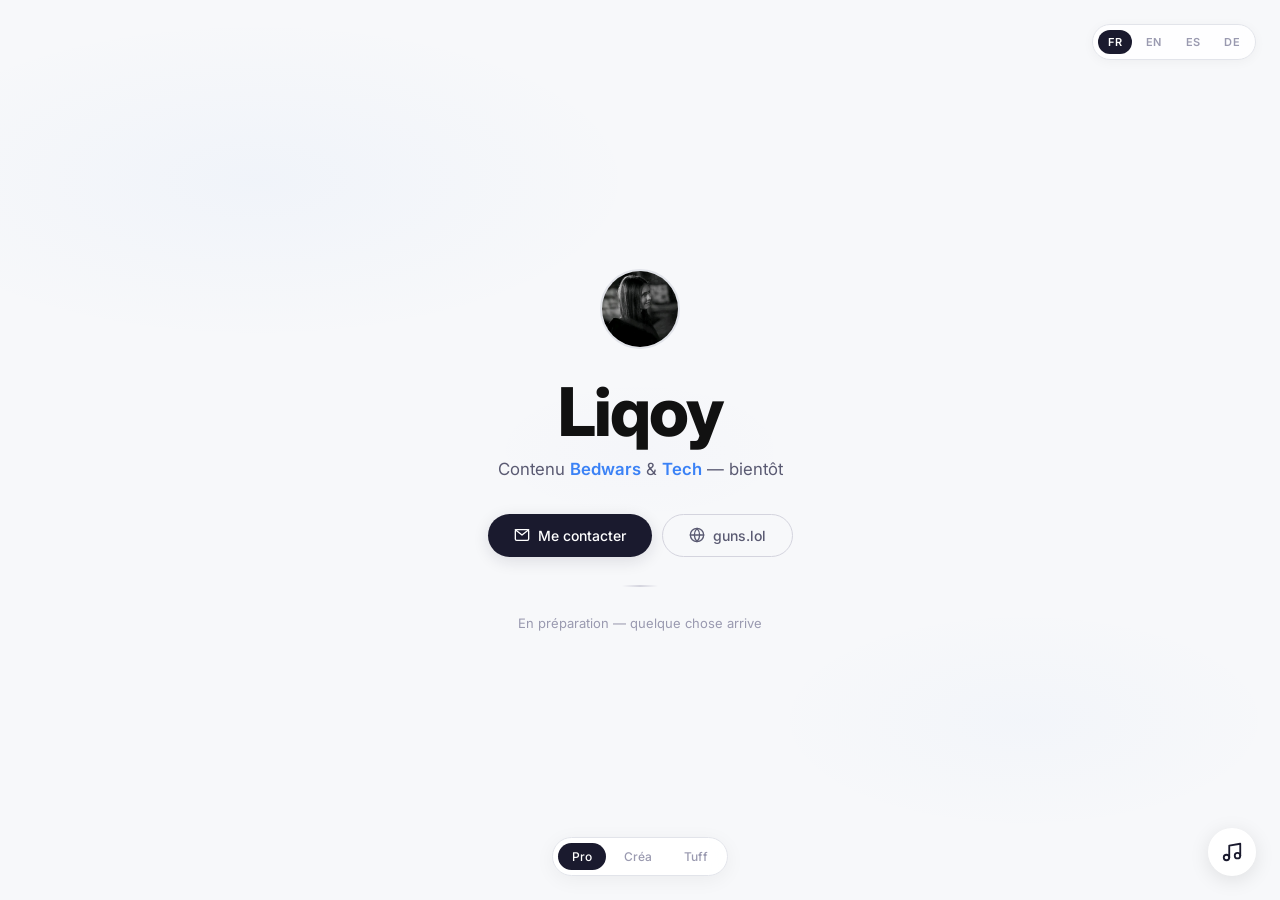
==== commit 51785b4f: "Add files via upload" ====
--- a/index.html
+++ b/index.html
@@ -3,289 +3,540 @@
 <head>
   <meta charset="UTF-8" />
   <meta name="viewport" content="width=device-width, initial-scale=1.0" />
-  <title>Liqoy</title>
-  <meta name="description" content="Portfolio officiel de Liqoy — créateur de contenu, développeur Minecraft, liens et projets." />
-  <link href="https://fonts.googleapis.com/css2?family=Syne:wght@400;500;600;700;800&family=DM+Sans:ital,opsz,wght@0,9..40,300;0,9..40,400;0,9..40,500;1,9..40,300&display=swap" rel="stylesheet" />
-  <link rel="stylesheet" href="./styles.css" />
+  <title>Liqoy — Prochainement</title>
+  <link href="https://fonts.googleapis.com/css2?family=Inter:wght@300;400;500;600;700;800&display=swap" rel="stylesheet" />
+  <style>
+    * { margin: 0; padding: 0; box-sizing: border-box; }
+    html { scroll-behavior: smooth; }
+
+    body {
+      font-family: 'Inter', system-ui, -apple-system, sans-serif;
+      background: #f7f8fa;
+      color: #1a1a2e;
+      min-height: 100vh;
+      display: flex;
+      flex-direction: column;
+      align-items: center;
+      justify-content: center;
+      padding: 40px 24px;
+      background-image:
+        radial-gradient(ellipse 50% 30% at 20% 20%, rgba(59,130,246,0.035), transparent 60%),
+        radial-gradient(ellipse 40% 25% at 80% 80%, rgba(59,130,246,0.025), transparent 50%),
+        radial-gradient(ellipse 30% 20% at 50% 50%, rgba(99,102,241,0.015), transparent 40%);
+    }
+
+    .container {
+      max-width: 560px;
+      width: 100%;
+      text-align: center;
+      animation: fadeIn 0.8s cubic-bezier(0.22,1,0.36,1) both;
+    }
+
+    @keyframes fadeIn {
+      from { opacity: 0; transform: translateY(16px); }
+      to { opacity: 1; transform: translateY(0); }
+    }
+
+    .avatar-wrap {
+      position: relative;
+      width: 80px; height: 80px;
+      margin: 0 auto 28px;
+    }
+
+    .avatar {
+      width: 80px; height: 80px;
+      border-radius: 999px;
+      object-fit: cover;
+      border: 2px solid #e2e4ea;
+      display: block;
+      transition: all 0.35s cubic-bezier(0.34,1.56,0.64,1);
+    }
+
+    .avatar:hover {
+      transform: scale(1.06);
+      border-color: #3b82f6;
+      box-shadow: 0 0 0 4px rgba(59,130,246,0.08);
+    }
+
+    .pseudo {
+      font-size: clamp(2.8rem, 8vw, 4.2rem);
+      font-weight: 800;
+      letter-spacing: -0.03em;
+      line-height: 1.05;
+      color: #111;
+      margin-bottom: 8px;
+    }
+
+    .tagline {
+      font-size: 1.05rem;
+      color: #5a5a72;
+      font-weight: 400;
+      line-height: 1.55;
+      max-width: 420px;
+      margin: 0 auto 32px;
+    }
+
+    .tagline span {
+      color: #3b82f6;
+      font-weight: 600;
+    }
+
+    .btn-row {
+      display: flex;
+      gap: 10px;
+      flex-wrap: wrap;
+      justify-content: center;
+    }
+
+    .btn {
+      display: inline-flex;
+      align-items: center;
+      gap: 8px;
+      padding: 12px 26px;
+      border-radius: 999px;
+      font-size: 14px;
+      font-weight: 500;
+      border: none;
+      cursor: pointer;
+      transition: all 0.2s cubic-bezier(0.34,1.56,0.64,1);
+      text-decoration: none;
+    }
+
+    .btn:hover { transform: translateY(-2px); }
+    .btn:active { transform: scale(0.97); }
+
+    .btn--primary {
+      background: #1a1a2e;
+      color: #fff;
+      box-shadow: 0 4px 16px rgba(26,26,46,0.12);
+    }
+    .btn--primary:hover { box-shadow: 0 8px 28px rgba(26,26,46,0.18); }
+
+    .btn--outline {
+      background: transparent;
+      color: #5a5a72;
+      border: 1.5px solid #d4d4de;
+    }
+    .btn--outline:hover { border-color: #1a1a2e; color: #1a1a2e; background: #fff; }
+
+    .btn--accent {
+      background: #3b82f6;
+      color: #fff;
+      box-shadow: 0 4px 16px rgba(59,130,246,0.2);
+    }
+    .btn--accent:hover { box-shadow: 0 8px 28px rgba(59,130,246,0.3); }
+
+    .divider {
+      width: 36px; height: 2px;
+      background: linear-gradient(90deg, transparent, #d4d4de, transparent);
+      margin: 28px auto;
+    }
+
+    .footer-text {
+      font-size: 13px;
+      color: #9a9ab0;
+      font-weight: 400;
+    }
+
+    /* ─── Language switcher ─── */
+    .lang-switch {
+      position: fixed;
+      top: 24px;
+      right: 24px;
+      display: flex;
+      gap: 4px;
+      padding: 5px;
+      background: rgba(255,255,255,0.85);
+      backdrop-filter: blur(12px);
+      -webkit-backdrop-filter: blur(12px);
+      border: 1px solid #e2e4ea;
+      border-radius: 999px;
+      box-shadow: 0 2px 12px rgba(0,0,0,0.04);
+      z-index: 10;
+    }
+
+    .lang-btn {
+      padding: 5px 10px;
+      border-radius: 999px;
+      border: none;
+      font-size: 11px;
+      font-weight: 600;
+      cursor: pointer;
+      transition: all 0.15s ease;
+      color: #9a9ab0;
+      background: transparent;
+      font-family: inherit;
+      letter-spacing: 0.03em;
+    }
+
+    .lang-btn:hover { color: #1a1a2e; background: #e2e4ea; }
+    .lang-btn--active { background: #1a1a2e; color: #fff; }
+    .lang-btn--active:hover { background: #1a1a2e; color: #fff; }
+
+    /* ─── Theme switcher ─── */
+    .theme-switch {
+      position: fixed;
+      bottom: 24px;
+      left: 50%;
+      transform: translateX(-50%);
+      display: flex;
+      gap: 4px;
+      padding: 5px;
+      background: rgba(255,255,255,0.9);
+      backdrop-filter: blur(12px);
+      -webkit-backdrop-filter: blur(12px);
+      border: 1px solid #e2e4ea;
+      border-radius: 999px;
+      box-shadow: 0 4px 20px rgba(0,0,0,0.05);
+      z-index: 10;
+    }
+
+    .theme-btn {
+      padding: 6px 14px;
+      border-radius: 999px;
+      border: none;
+      font-size: 12px;
+      font-weight: 500;
+      cursor: pointer;
+      transition: all 0.15s ease;
+      text-decoration: none;
+      color: #9a9ab0;
+      background: transparent;
+      font-family: inherit;
+    }
+
+    .theme-btn:hover { color: #1a1a2e; background: #e2e4ea; }
+    .theme-btn--active { background: #1a1a2e; color: #fff; }
+    .theme-btn--active:hover { background: #1a1a2e; color: #fff; }
+    /* ─── Music Player ─── */
+    .player { position: fixed; bottom: 24px; right: 24px; z-index: 20; display: flex; flex-direction: column; align-items: flex-end; }
+    .player__toggle {
+      width: 48px; height: 48px; min-width: 48px; border-radius: 999px; border: none; cursor: pointer;
+      background: #fff; color: #1a1a2e;
+      box-shadow: 0 4px 20px rgba(0,0,0,0.1);
+      transition: all 0.25s cubic-bezier(0.34,1.56,0.64,1);
+      display: flex; align-items: center; justify-content: center;
+    }
+    .player__toggle:hover { transform: scale(1.1) perspective(300px) rotateY(-4deg); box-shadow: 0 8px 28px rgba(0,0,0,0.15); }
+    .player__toggle:active { transform: scale(0.92); }
+    .player__toggle svg { width: 22px; height: 22px; }
+    .player__card {
+      position: absolute; bottom: 58px; right: 0;
+      background: rgba(255,255,255,0.88);
+      backdrop-filter: blur(24px); -webkit-backdrop-filter: blur(24px);
+      border-radius: 20px; padding: 20px;
+      border: 1px solid rgba(255,255,255,0.5);
+      box-shadow: 0 20px 60px rgba(0,0,0,0.06);
+      display: none; flex-direction: column; gap: 14px;
+      width: 300px;
+      max-width: calc(100vw - 48px);
+      transform-origin: bottom right;
+      transform-style: preserve-3d;
+      will-change: transform;
+      animation: cardIn 0.3s cubic-bezier(0.22,1,0.36,1);
+      transition: box-shadow 0.4s ease, transform 0.2s cubic-bezier(0.22,1,0.36,1);
+    }
+    .player__card--open { display: flex; }
+    @keyframes cardIn { from { opacity: 0; transform: scale(0.95) translateY(12px); } to { opacity: 1; transform: none; } }
+    .player__head { display: flex; gap: 16px; align-items: center; }
+    .player__cover { width: 62px; height: 62px; border-radius: 14px; object-fit: cover; flex-shrink: 0; box-shadow: 0 4px 16px rgba(0,0,0,0.06); transition: transform 0.35s ease, box-shadow 0.35s ease; transform: translateZ(0); }
+    .player__cover:hover { transform: translateZ(12px) scale(1.05); box-shadow: 0 8px 28px rgba(0,0,0,0.08); }
+    .player__meta { flex: 1; min-width: 0; }
+    .player__title { font-size: 15px; font-weight: 600; color: #1a1a2e; white-space: nowrap; overflow: hidden; text-overflow: ellipsis; letter-spacing: -0.01em; }
+    .player__artist { font-size: 13px; color: #9a9ab0; margin-top: 3px; white-space: nowrap; overflow: hidden; text-overflow: ellipsis; }
+    .player__progress { display: flex; flex-direction: column; gap: 6px; }
+    .player__bar {
+      width: 100%; height: 6px; -webkit-appearance: none; appearance: none;
+      border-radius: 999px; outline: none; cursor: pointer; background: #e8e8ee;
+    }
+    .player__bar::-webkit-slider-thumb {
+      -webkit-appearance: none; width: 18px; height: 18px; border-radius: 999px;
+      background: #1a1a2e; cursor: pointer; box-shadow: 0 2px 6px rgba(0,0,0,0.15); border: 3px solid #fff;
+    }
+    .player__times { display: flex; justify-content: space-between; font-size: 11px; color: #b0b0c0; font-weight: 500; }
+    .player__actions { display: flex; align-items: center; gap: 8px; }
+    .player__btn {
+      width: 44px; height: 44px; min-width: 44px; border-radius: 999px; border: none; cursor: pointer;
+      display: flex; align-items: center; justify-content: center;
+      background: #f2f2f5; color: #5a5a72;
+      transition: all 0.2s ease; transform: translateZ(0);
+    }
+    .player__btn:hover { background: #e2e4ea; color: #1a1a2e; transform: translateZ(4px) scale(1.04); }
+    .player__btn:active { transform: scale(0.90); }
+    .player__btn svg { width: 18px; height: 18px; }
+    .player__btn--play { width: 48px; height: 48px; min-width: 48px; background: #1a1a2e; color: #fff; }
+    .player__btn--play:hover { background: #2a2a3e; transform: translateZ(6px) scale(1.06); box-shadow: 0 6px 20px rgba(26,26,46,0.2); }
+    .player__btn--play:active { transform: scale(0.90); }
+    .player__volume { flex: 1; display: flex; align-items: center; gap: 8px; margin-left: 6px; }
+    .player__vol-icon { color: #b0b0c0; display: flex; align-items: center; }
+    .player__vol-icon svg { width: 16px; height: 16px; }
+    .player__vol {
+      width: 100%; height: 4px; -webkit-appearance: none; appearance: none;
+      border-radius: 999px; outline: none; cursor: pointer; background: #e0e0e8;
+    }
+    .player__vol::-webkit-slider-thumb {
+      -webkit-appearance: none; width: 14px; height: 14px; border-radius: 999px;
+      background: #5a5a72; cursor: pointer; border: none;
+    }
+    .player__cover--playing { animation: coverGlow 1.8s ease-in-out infinite; }
+    @keyframes coverGlow { 0%, 100% { box-shadow: 0 4px 16px rgba(0,0,0,0.06); } 50% { box-shadow: 0 4px 28px rgba(26,26,46,0.08), 0 0 40px rgba(26,26,46,0.03); } }
+    @media (max-width: 540px) {
+      .player { right: 12px; bottom: 12px; }
+      .player__card { width: calc(100vw - 24px); right: 0; }
+      .player__toggle { width: 52px; height: 52px; min-width: 52px; }
+      .player__btn--play { width: 52px; height: 52px; min-width: 52px; }
+      .player__vol { width: 80px; min-width: 60px; }
+    }
+    @media (max-width: 480px) {
+      body { padding: 24px 12px; }
+      .container { padding: 28px 0; }
+      .pseudo { font-size: clamp(3rem, 14vw, 4.5rem); }
+      .tagline { font-size: 0.85rem; }
+      .btn { padding: 12px 20px; font-size: 12px; }
+      .lang-switch { top: 16px; right: 12px; padding: 4px; gap: 2px; }
+      .lang-btn { padding: 4px 8px; font-size: 10px; }
+      .theme-switch { bottom: 12px; padding: 4px; gap: 2px; }
+      .theme-btn { padding: 4px 10px; font-size: 10px; }
+    }
+  </style>
 </head>
 <body>
-
-  <div class="bg-orbs" aria-hidden="true">
-    <div class="orb orb--1"></div>
-    <div class="orb orb--2"></div>
-    <div class="orb orb--3"></div>
+  <div class="container">
+    <div class="avatar-wrap">
+      <img src="./logo.ico" alt="Liqoy" class="avatar" />
+    </div>
+    <h1 class="pseudo">Liqoy</h1>
+    <p class="tagline" id="tagline">
+      Contenu <span>Bedwars</span> & <span>Tech</span> — bientôt
+    </p>
+    <div class="btn-row">
+      <a href="mailto:liqoymc@gmail.com" class="btn btn--primary" id="btnContact">
+        <svg width="16" height="16" viewBox="0 0 24 24" fill="none" stroke="currentColor" stroke-width="2" stroke-linecap="round" stroke-linejoin="round"><rect x="2" y="4" width="20" height="16" rx="2"/><path d="M22 4l-10 8L2 4"/></svg>
+        Me contacter
+      </a>
+      <a href="https://guns.lol/liqoy" target="_blank" rel="noopener" class="btn btn--outline" id="btnGuns">
+        <svg width="16" height="16" viewBox="0 0 24 24" fill="none" stroke="currentColor" stroke-width="2" stroke-linecap="round" stroke-linejoin="round"><circle cx="12" cy="12" r="10"/><path d="M2 12h20"/><path d="M12 2a15.3 15.3 0 0 1 4 10 15.3 15.3 0 0 1-4 10 15.3 15.3 0 0 1-4-10 15.3 15.3 0 0 1 4-10z"/></svg>
+        guns.lol
+      </a>
+    </div>
+    <div class="divider"></div>
+    <p class="footer-text" id="footerText">En préparation — quelque chose arrive</p>
   </div>
-  <div class="grain" aria-hidden="true"></div>
-
-  <!-- Navbar -->
-  <header class="navbar" id="navbar">
-    <div class="navbar__inner">
-      <div class="navbar__brand">
-        <div class="navbar__avatar-wrap">
-          <img src="./pfp.png" alt="Liqoy" class="navbar__avatar" />
-          <span class="navbar__status" aria-label="En ligne"></span>
+
+  <nav class="lang-switch" id="langSwitch">
+    <button class="lang-btn lang-btn--active" data-lang="fr">FR</button>
+    <button class="lang-btn" data-lang="en">EN</button>
+    <button class="lang-btn" data-lang="es">ES</button>
+    <button class="lang-btn" data-lang="de">DE</button>
+  </nav>
+
+  <nav class="theme-switch">
+    <a href="./index.html" class="theme-btn theme-btn--active">Pro</a>
+    <a href="./theme2.html" class="theme-btn">Créa</a>
+    <a href="./theme3.html" class="theme-btn">Tuff</a>
+  </nav>
+
+  <div class="player" id="player">
+    <button class="player__toggle" id="playerToggle">
+      <svg viewBox="0 0 24 24" fill="none" stroke="currentColor" stroke-width="2" stroke-linecap="round" stroke-linejoin="round"><path d="M9 18V5l12-2v13"/><circle cx="6" cy="18" r="3"/><circle cx="18" cy="16" r="3"/></svg>
+    </button>
+    <div class="player__card" id="playerCard">
+      <div class="player__head">
+        <img class="player__cover" id="playerCover" src="" alt="" />
+        <div class="player__meta">
+          <p class="player__title" id="playerTitle">Titre</p>
+          <p class="player__artist" id="playerArtist">Artiste</p>
         </div>
-        <span class="navbar__name">Liqoy</span>
       </div>
-      <nav class="navbar__links">
-        <a href="#links" data-i18n="nav.links">Liens</a>
-        <a href="#discover" data-i18n="nav.discover">Découvrir</a>
-      </nav>
-      <div class="lang-switch" aria-label="Changer de langue">
-        <button class="lang-switch__btn lang-switch__btn--active" data-lang="fr">FR</button>
-        <button class="lang-switch__btn" data-lang="en">EN</button>
+      <div class="player__progress">
+        <input type="range" class="player__bar" id="playerProgress" min="0" max="100" value="0" step="0.1" />
+        <div class="player__times">
+          <span id="playerCurrent">0:00</span>
+          <span id="playerTotal">0:00</span>
+        </div>
+      </div>
+      <div class="player__actions">
+        <button class="player__btn" id="playerPrev">
+          <svg viewBox="0 0 24 24" fill="currentColor"><path d="M6 6h2v12H6zm3.5 6l8.5 6V6z"/></svg>
+        </button>
+        <button class="player__btn player__btn--play" id="playerPlay">
+          <svg viewBox="0 0 24 24" fill="currentColor"><path d="M8 5v14l11-7z"/></svg>
+        </button>
+        <button class="player__btn" id="playerNext">
+          <svg viewBox="0 0 24 24" fill="currentColor"><path d="M6 18l8.5-6L6 6v12zM16 6v12h2V6h-2z"/></svg>
+        </button>
+        <div class="player__volume">
+          <span class="player__vol-icon">
+            <svg viewBox="0 0 24 24" fill="none" stroke="currentColor" stroke-width="2" stroke-linecap="round" stroke-linejoin="round"><polygon points="11 5 6 9 2 9 2 15 6 15 11 19 11 5"/><path d="M19.07 4.93a10 10 0 0 1 0 14.14M15.54 8.46a5 5 0 0 1 0 7.07"/></svg>
+          </span>
+          <input type="range" class="player__vol" id="playerVolume" min="0" max="1" step="0.01" value="0.7" />
+        </div>
       </div>
     </div>
-  </header>
-
-  <main>
-
-    <!-- ═══ HERO ═══ -->
-    <section class="hero">
-      <div class="hero__inner">
-        <div class="hero__avatar-wrap" data-tilt>
-          <img src="./pfp.png" alt="Liqoy" class="hero__avatar" />
-          <div class="hero__avatar-ring"></div>
-          <div class="hero__avatar-ring hero__avatar-ring--2"></div>
-        </div>
-        <div class="hero__badge">
-          <span class="hero__badge-dot"></span>
-          <span data-i18n="hero.badge">Créateur de contenu</span>
-        </div>
-        <h1 class="hero__title">
-          <span class="hero__title-line" style="--d:0">L</span><span class="hero__title-line" style="--d:1">i</span><span class="hero__title-line" style="--d:2">q</span><span class="hero__title-line" style="--d:3">o</span><span class="hero__title-line" style="--d:4">y</span>
-        </h1>
-        <div class="hero__subtitle-wrap" aria-live="polite">
-          <div class="hero__subtitle-slider" id="subtitleSlider">
-            <p class="hero__subtitle-slide" data-i18n="hero.subtitle.1">Bienvenue sur le site Officiel de Liqoy.</p>
-            <p class="hero__subtitle-slide" data-i18n="hero.subtitle.2">Créateur de contenu Minecraft.</p>
-            <p class="hero__subtitle-slide" data-i18n="hero.subtitle.3">Liens et projets.</p>
-            <p class="hero__subtitle-slide" data-i18n="hero.subtitle.1b">Bienvenue sur le site Officiel de Liqoy.</p>
-          </div>
-        </div>
-        <div class="hero__ctas">
-          <a href="#links" class="btn btn--primary">
-            <span data-i18n="hero.cta.discover">Mes réseaux</span>
-            <svg width="16" height="16" viewBox="0 0 24 24" fill="none" stroke="currentColor" stroke-width="2.5" stroke-linecap="round" stroke-linejoin="round"><path d="M12 5v14M5 12l7 7 7-7"/></svg>
-          </a>
-          <a href="https://discord.gg/SsjDyprHjE" target="_blank" rel="noopener" class="btn btn--ghost">
-            <img src="https://upload.wikimedia.org/wikipedia/fr/thumb/4/4f/Discord_Logo_sans_texte.svg/960px-Discord_Logo_sans_texte.svg.png?_=20210527094128" alt="" width="16" height="16" style="filter:brightness(0) invert(1);object-fit:contain;" />
-            Discord
-          </a>
-        </div>
-        <div class="hero__scroll-hint" aria-hidden="true">
-          <div class="hero__scroll-line"></div>
-        </div>
-      </div>
-    </section>
-
-    <!-- ═══ SOCIAL BENTO ═══ -->
-    <section class="section-wrap" id="links">
-      <div class="container">
-
-        <div class="section-header reveal">
-          <span class="pill pill--muted" data-i18n="card.portfolio.label">Liens</span>
-          <h2 class="section-heading" data-i18n="card.portfolio.title">Mes réseaux</h2>
-          <p class="section-sub" data-i18n="card.portfolio.text">Retrouve-moi partout et rejoins l'univers Liqoy.</p>
-        </div>
-
-        <!-- Bento social grid -->
-        <div class="social-bento">
-
-          <!-- Discord — large -->
-          <a href="https://discord.gg/SsjDyprHjE" target="_blank" rel="noreferrer"
-             class="scard scard--discord scard--lg reveal">
-            <div class="scard__blobs" aria-hidden="true">
-              <div class="sblob sblob--1"></div>
-              <div class="sblob sblob--2"></div>
-            </div>
-            <div class="scard__body">
-              <div class="scard__icon-wrap scard__icon-wrap--discord">
-                <img src="https://upload.wikimedia.org/wikipedia/fr/thumb/4/4f/Discord_Logo_sans_texte.svg/960px-Discord_Logo_sans_texte.svg.png?_=20210527094128"
-                     alt="Discord" class="scard__logo" />
-              </div>
-              <div class="scard__info">
-                <p class="scard__platform">Discord</p>
-                <h3 class="scard__name" data-i18n="discord.card.title">Serveur communautaire</h3>
-                <p class="scard__desc" data-i18n="discord.card.desc">Entraide, événements et bonne ambiance avec toute la communauté Liqoy.</p>
-              </div>
-              <span class="scard__cta scard__cta--discord" data-i18n="discord.cta">Rejoindre →</span>
-            </div>
-          </a>
-
-          <!-- YouTube -->
-          <a href="https://www.youtube.com/@Liqoy" target="_blank" rel="noreferrer"
-             class="scard scard--youtube reveal reveal--d1">
-            <div class="scard__body">
-              <div class="scard__icon-wrap scard__icon-wrap--youtube">
-                <svg viewBox="0 0 24 24" fill="currentColor" class="scard__svg"><path d="M23.498 6.186a3.016 3.016 0 0 0-2.122-2.136C19.505 3.545 12 3.545 12 3.545s-7.505 0-9.377.505A3.017 3.017 0 0 0 .502 6.186C0 8.07 0 12 0 12s0 3.93.502 5.814a3.016 3.016 0 0 0 2.122 2.136c1.871.505 9.376.505 9.376.505s7.505 0 9.377-.505a3.015 3.015 0 0 0 2.122-2.136C24 15.93 24 12 24 12s0-3.93-.502-5.814zM9.545 15.568V8.432L15.818 12l-6.273 3.568z"/></svg>
-              </div>
-              <div class="scard__info">
-                <p class="scard__platform">YouTube</p>
-                <h3 class="scard__name">@Liqoy</h3>
-              </div>
-              <span class="scard__cta scard__cta--youtube" data-i18n="youtube.cta.short">S'abonner →</span>
-            </div>
-          </a>
-
-          <!-- Twitch -->
-          <a href="https://www.twitch.tv/liqoy_" target="_blank" rel="noreferrer"
-             class="scard scard--twitch reveal reveal--d2">
-            <div class="scard__body">
-              <div class="scard__icon-wrap scard__icon-wrap--twitch">
-                <svg viewBox="0 0 24 24" fill="currentColor" class="scard__svg"><path d="M11.571 4.714h1.715v5.143H11.57zm4.715 0H18v5.143h-1.714zM6 0L1.714 4.286v15.428h5.143V24l4.286-4.286h3.428L22.286 12V0zm14.571 11.143l-3.428 3.428h-3.429l-3 3v-3H6.857V1.714h13.714z"/></svg>
-              </div>
-              <div class="scard__info">
-                <p class="scard__platform">Twitch</p>
-                <h3 class="scard__name">liqoy_</h3>
-              </div>
-              <span class="scard__cta scard__cta--twitch" data-i18n="twitch.cta.short">Suivre →</span>
-            </div>
-          </a>
-
-          <!-- GitHub -->
-          <a href="https://github.com/" target="_blank" rel="noreferrer"
-             class="scard scard--github reveal reveal--d1">
-            <div class="scard__body">
-              <div class="scard__icon-wrap scard__icon-wrap--github">
-                <svg viewBox="0 0 24 24" fill="currentColor" class="scard__svg"><path d="M12 0C5.37 0 0 5.37 0 12c0 5.31 3.435 9.795 8.205 11.385.6.105.825-.255.825-.57 0-.285-.015-1.23-.015-2.235-3.015.555-3.795-.735-4.035-1.41-.135-.345-.72-1.41-1.23-1.695-.42-.225-1.02-.78-.015-.795.945-.015 1.62.87 1.845 1.23 1.08 1.815 2.805 1.305 3.495.99.105-.78.42-1.305.765-1.605-2.67-.3-5.46-1.335-5.46-5.925 0-1.305.465-2.385 1.23-3.225-.12-.3-.54-1.53.12-3.18 0 0 1.005-.315 3.3 1.23.96-.27 1.98-.405 3-.405s2.04.135 3 .405c2.295-1.56 3.3-1.23 3.3-1.23.66 1.65.24 2.88.12 3.18.765.84 1.23 1.905 1.23 3.225 0 4.605-2.805 5.625-5.475 5.925.435.375.81 1.095.81 2.22 0 1.605-.015 2.895-.015 3.3 0 .315.225.69.825.57A12.02 12.02 0 0 0 24 12c0-6.63-5.37-12-12-12z"/></svg>
-              </div>
-              <div class="scard__info">
-                <p class="scard__platform">GitHub</p>
-                <h3 class="scard__name">Code & projets</h3>
-              </div>
-              <span class="scard__cta scard__cta--github">Voir →</span>
-            </div>
-          </a>
-
-          <!-- X / Twitter -->
-          <a href="https://twitter.com/" target="_blank" rel="noreferrer"
-             class="scard scard--twitter reveal reveal--d2">
-            <div class="scard__body">
-              <div class="scard__icon-wrap scard__icon-wrap--twitter">
-                <svg viewBox="0 0 24 24" fill="currentColor" class="scard__svg"><path d="M18.244 2.25h3.308l-7.227 8.26 8.502 11.24H16.17l-4.714-6.231-5.401 6.231H2.744l7.737-8.835L1.254 2.25H8.08l4.253 5.622zm-1.161 17.52h1.833L7.084 4.126H5.117z"/></svg>
-              </div>
-              <div class="scard__info">
-                <p class="scard__platform">X / Twitter</p>
-                <h3 class="scard__name">Actualités</h3>
-              </div>
-              <span class="scard__cta scard__cta--twitter">Suivre →</span>
-            </div>
-          </a>
-
-        </div>
-      </div>
-    </section>
-
-    <!-- ═══ DISCOVER / DISCORD HERO SECTION ═══ -->
-    <section id="discover" class="section-wrap">
-      <div class="container">
-        <div class="bento-grid reveal">
-          <a href="https://discord.gg/SsjDyprHjE" target="_blank" rel="noopener noreferrer" class="bento-card bento-card--discord">
-            <div class="bento-card__bg-circles" aria-hidden="true">
-              <div class="circle circle--1"></div>
-              <div class="circle circle--2"></div>
-              <div class="circle circle--3"></div>
-            </div>
-            <div class="bento-card__content">
-              <div class="discord-logo-wrap">
-                <img src="https://upload.wikimedia.org/wikipedia/fr/thumb/4/4f/Discord_Logo_sans_texte.svg/960px-Discord_Logo_sans_texte.svg.png?_=20210527094128"
-                     alt="Discord" class="discord-logo-img" />
-              </div>
-              <h2 class="bento-card__title" data-i18n="discord.title">Rejoins la communauté</h2>
-              <p class="bento-card__text" data-i18n="discord.text">Échanges, entraide, événements. Le serveur Discord de Liqoy t'attend.</p>
-              <span class="btn btn--discord">
-                <img src="https://upload.wikimedia.org/wikipedia/fr/thumb/4/4f/Discord_Logo_sans_texte.svg/960px-Discord_Logo_sans_texte.svg.png?_=20210527094128"
-                     alt="" width="16" height="16" style="filter:brightness(0) invert(1);object-fit:contain;flex-shrink:0;" />
-                <span data-i18n="discord.cta">Rejoindre Discord</span>
-                <svg width="14" height="14" viewBox="0 0 24 24" fill="none" stroke="currentColor" stroke-width="2.5"><path d="M7 17L17 7M7 7h10v10"/></svg>
-              </span>
-            </div>
-          </a>
-          <div class="bento-card bento-card--avatar reveal">
-            <img src="./pfp.png" alt="Portrait de Liqoy" class="bento-avatar" />
-            <div class="bento-card__avatar-label">
-              <span class="avatar-dot"></span>
-              <span data-i18n="avatar.label">Liqoy</span>
-            </div>
-          </div>
-        </div>
-      </div>
-    </section>
-
-    <!-- ═══ YOUTUBE ═══ -->
-    <section class="platform-section platform-section--youtube" aria-label="Chaîne YouTube de Liqoy">
-      <div class="container">
-        <div class="platform-row reveal">
-          <div class="platform-row__content">
-            <span class="pill pill--youtube">
-              <svg viewBox="0 0 24 24" fill="currentColor" width="12" height="12"><path d="M23.498 6.186a3.016 3.016 0 0 0-2.122-2.136C19.505 3.545 12 3.545 12 3.545s-7.505 0-9.377.505A3.017 3.017 0 0 0 .502 6.186C0 8.07 0 12 0 12s0 3.93.502 5.814a3.016 3.016 0 0 0 2.122 2.136c1.871.505 9.376.505 9.376.505s7.505 0 9.377-.505a3.015 3.015 0 0 0 2.122-2.136C24 15.93 24 12 24 12s0-3.93-.502-5.814zM9.545 15.568V8.432L15.818 12l-6.273 3.568z"/></svg>
-              YouTube
-            </span>
-            <h2 class="platform-title" data-i18n="youtube.title">Abonne-toi à<br/>ma chaîne</h2>
-            <p class="platform-text" data-i18n="youtube.text">Vidéos Minecraft, développement de serveurs et projets autour de l'univers de Liqoy.</p>
-            <a href="https://www.youtube.com/@Liqoy" target="_blank" rel="noreferrer" class="btn btn--platform btn--yt">
-              <span data-i18n="youtube.cta">S'abonner</span>
-              <svg width="14" height="14" viewBox="0 0 24 24" fill="none" stroke="currentColor" stroke-width="2.5"><path d="M7 17L17 7M7 7h10v10"/></svg>
-            </a>
-          </div>
-          <div class="platform-row__visual">
-            <div class="phone-stack-wrap">
-              <div class="phone-glow phone-glow--red"></div>
-              <div class="phone-stack">
-                <img src="https://i.ibb.co/67mKFdh2/iphone16spro-freebie.png" alt="" class="phone-img phone-img--back" />
-                <img src="https://i.ibb.co/tT4jwD6r/iphone16pro-freebie.png" alt="iPhone mockup YouTube" class="phone-img phone-img--front" />
-              </div>
-            </div>
-          </div>
-        </div>
-      </div>
-    </section>
-
-    <!-- ═══ TWITCH ═══ -->
-    <section class="platform-section platform-section--twitch" aria-label="Chaîne Twitch de Liqoy">
-      <div class="container">
-        <div class="platform-row platform-row--reverse reveal">
-          <div class="platform-row__visual">
-            <div class="phone-stack-wrap">
-              <div class="phone-glow phone-glow--purple"></div>
-              <div class="phone-stack">
-                <img src="https://i.ibb.co/4Z34F4WT/iphone16pro-freebitwe.png" alt="" class="phone-img phone-img--back" />
-                <img src="https://i.ibb.co/4Z34F4WT/iphone16pro-freebitwe.png" alt="iPhone mockup Twitch" class="phone-img phone-img--front" />
-              </div>
-            </div>
-          </div>
-          <div class="platform-row__content">
-            <span class="pill pill--twitch">
-              <svg viewBox="0 0 24 24" fill="currentColor" width="12" height="12"><path d="M11.571 4.714h1.715v5.143H11.57zm4.715 0H18v5.143h-1.714zM6 0L1.714 4.286v15.428h5.143V24l4.286-4.286h3.428L22.286 12V0zm14.571 11.143l-3.428 3.428h-3.429l-3 3v-3H6.857V1.714h13.714z"/></svg>
-              Twitch
-            </span>
-            <h2 class="platform-title" data-i18n="twitch.title">Rejoins les<br/>lives Twitch</h2>
-            <p class="platform-text" data-i18n="twitch.text">Soirées Minecraft, dev en direct, Q&amp;A et moments avec la communauté.</p>
-            <a href="https://www.twitch.tv/liqoy_" target="_blank" rel="noreferrer" class="btn btn--platform btn--twitch-cta">
-              <span data-i18n="twitch.cta">Voir les lives</span>
-              <svg width="14" height="14" viewBox="0 0 24 24" fill="none" stroke="currentColor" stroke-width="2.5"><path d="M7 17L17 7M7 7h10v10"/></svg>
-            </a>
-          </div>
-        </div>
-      </div>
-    </section>
-
-  </main>
-
-  <footer class="footer">
-    <div class="footer__inner">
-      <div class="footer__brand">
-        <img src="./pfp.png" alt="" class="footer__avatar" />
-        <span>Liqoy</span>
-      </div>
-      <p class="footer__copy">
-        © <span id="year"></span> Liqoy.
-        <span data-i18n="footer.rights">Tous droits réservés.</span>
-      </p>
-    </div>
-  </footer>
-
-  <script src="./script.js"></script>
+    <audio id="audioPlayer" preload="metadata"></audio>
+  </div>
+
+  <script>
+    const translations = {
+      fr: {
+        tagline: 'Contenu <span>Bedwars</span> & <span>Tech</span> — bientôt',
+        btnContact: 'Me contacter',
+        btnGuns: 'guns.lol',
+        footerText: 'En préparation — quelque chose arrive'
+      },
+      en: {
+        tagline: 'Content <span>Bedwars</span> & <span>Tech</span> — coming soon',
+        btnContact: 'Contact me',
+        btnGuns: 'guns.lol',
+        footerText: 'In preparation — something is coming'
+      },
+      es: {
+        tagline: 'Contenido <span>Bedwars</span> & <span>Tech</span> — próximamente',
+        btnContact: 'Contactarme',
+        btnGuns: 'guns.lol',
+        footerText: 'En preparación — algo viene'
+      },
+      de: {
+        tagline: 'Inhalt <span>Bedwars</span> & <span>Tech</span> — demnächst',
+        btnContact: 'Kontakt',
+        btnGuns: 'guns.lol',
+        footerText: 'In Vorbereitung — etwas kommt'
+      }
+    };
+
+    function applyLang(lang) {
+      const t = translations[lang];
+      document.getElementById('tagline').innerHTML = t.tagline;
+      document.getElementById('btnContact').innerHTML = '<svg width="16" height="16" viewBox="0 0 24 24" fill="none" stroke="currentColor" stroke-width="2" stroke-linecap="round" stroke-linejoin="round"><rect x="2" y="4" width="20" height="16" rx="2"/><path d="M22 4l-10 8L2 4"/></svg> ' + t.btnContact;
+      document.getElementById('btnGuns').innerHTML = '<svg width="16" height="16" viewBox="0 0 24 24" fill="none" stroke="currentColor" stroke-width="2" stroke-linecap="round" stroke-linejoin="round"><circle cx="12" cy="12" r="10"/><path d="M2 12h20"/><path d="M12 2a15.3 15.3 0 0 1 4 10 15.3 15.3 0 0 1-4 10 15.3 15.3 0 0 1-4-10 15.3 15.3 0 0 1 4-10z"/></svg> ' + t.btnGuns;
+      document.getElementById('footerText').textContent = t.footerText;
+      document.querySelectorAll('.lang-btn').forEach(b => b.classList.remove('lang-btn--active'));
+      document.querySelector('.lang-btn[data-lang="'+lang+'"]').classList.add('lang-btn--active');
+      localStorage.setItem('liqoyLang', lang);
+    }
+
+    document.querySelectorAll('.lang-btn').forEach(btn => {
+      btn.addEventListener('click', () => applyLang(btn.dataset.lang));
+    });
+    if (localStorage.getItem('liqoyLang')) applyLang(localStorage.getItem('liqoyLang'));
+
+    const songs = [
+      { title: 'The Sweet Escape', artist: 'Gwen Stefani', cover: 'https://github.com/Liqoy/liqoy.github.io/releases/download/music/SpotiMate.io.-.The.Sweet.Escape.-.Gwen.Stefani.jpg', src: 'https://github.com/Liqoy/liqoy.github.io/releases/download/music/SpotiMate.io.-.The.Sweet.Escape.-.Gwen.Stefani.mp3' },
+      { title: 'Confident', artist: 'Justin Bieber', cover: 'https://github.com/Liqoy/liqoy.github.io/releases/download/music/SpotiMate.io.-.Confident.-.Justin.Bieber.jpg', src: 'https://github.com/Liqoy/liqoy.github.io/releases/download/music/SpotiMate.io.-.Confident.-.Justin.Bieber.mp3' },
+      { title: 'greedy', artist: 'Tate McRae', cover: 'https://github.com/Liqoy/liqoy.github.io/releases/download/music/SpotiMate.io.-.greedy.-.Tate.McRae.jpg', src: 'https://github.com/Liqoy/liqoy.github.io/releases/download/music/SpotiMate.io.-.greedy.-.Tate.McRae.mp3' },
+      { title: 'One Kiss (with Dua Lipa)', artist: 'Calvin Harris', cover: 'https://github.com/Liqoy/liqoy.github.io/releases/download/music/SpotiMate.io.-.One.Kiss._with.Dua.Lipa_.-.Calvin.Harris.jpg', src: 'https://github.com/Liqoy/liqoy.github.io/releases/download/music/SpotiMate.io.-.One.Kiss._with.Dua.Lipa_.-.Calvin.Harris.mp3' },
+      { title: 'S&M', artist: 'Rihanna', cover: 'https://github.com/Liqoy/liqoy.github.io/releases/download/music/SpotiMate.io.-.S_M.-.Rihanna.jpg', src: 'https://github.com/Liqoy/liqoy.github.io/releases/download/music/SpotiMate.io.-.S_M.-.Rihanna.mp3' }
+    ];
+    let currentSong = 0;
+    let isPlaying = false;
+    const audio = document.getElementById('audioPlayer');
+    const playBtn = document.getElementById('playerPlay');
+    const prevBtn = document.getElementById('playerPrev');
+    const nextBtn = document.getElementById('playerNext');
+    const toggleBtn = document.getElementById('playerToggle');
+    const card = document.getElementById('playerCard');
+    const coverImg = document.getElementById('playerCover');
+    const titleEl = document.getElementById('playerTitle');
+    const artistEl = document.getElementById('playerArtist');
+    const progBar = document.getElementById('playerProgress');
+    const volBar = document.getElementById('playerVolume');
+    const timeCur = document.getElementById('playerCurrent');
+    const timeTot = document.getElementById('playerTotal');
+
+    function fmt(t) { const m = Math.floor(t/60); const s = Math.floor(t%60); return m+':'+(s<10?'0':'')+s; }
+
+    function loadSong(i) {
+      const s = songs[i]; currentSong = i;
+      coverImg.src = s.cover; titleEl.textContent = s.title; artistEl.textContent = s.artist;
+      audio.src = s.src; audio.load();
+    }
+
+    function togglePlay() {
+      if (audio.paused) { audio.play().catch(function() { isPlaying = false; updatePlayBtn(); }); }
+      else { audio.pause(); }
+    }
+
+    function updatePlayBtn() {
+      const svg = audio.paused
+        ? '<svg viewBox="0 0 24 24"><path d="M8 5v14l11-7z" fill="#fff"/></svg>'
+        : '<svg viewBox="0 0 24 24"><path d="M6 4h4v16H6zM14 4h4v16h-4z" fill="#fff"/></svg>';
+      playBtn.innerHTML = svg;
+    }
+
+    function nextSong() { loadSong((currentSong+1)%songs.length); if (isPlaying) { audio.play().catch(function() { isPlaying = false; updatePlayBtn(); }); } else { updatePlayBtn(); } }
+    function prevSong() { loadSong((currentSong-1+songs.length)%songs.length); if (isPlaying) { audio.play().catch(function() { isPlaying = false; updatePlayBtn(); }); } else { updatePlayBtn(); } }
+
+    document.addEventListener('click', function firstPlay(e) {
+      if (!e.target.closest('.player') && audio.src) {
+        var p = audio.play();
+        if (p && p.then) { p.then(function() { audio.pause(); }).catch(function() {}); }
+      }
+      document.removeEventListener('click', firstPlay);
+    }, { once: true });
+
+    audio.addEventListener('loadedmetadata', function() {
+      timeTot.textContent = fmt(audio.duration);
+      progBar.max = audio.duration;
+    });
+
+    audio.addEventListener('timeupdate', function() {
+      progBar.value = audio.currentTime;
+      timeCur.textContent = fmt(audio.currentTime);
+      progBar.style.background = 'linear-gradient(to right, #3b82f6 '+(progBar.value/progBar.max*100)+'%, #e8e8ee '+(progBar.value/progBar.max*100)+'%)';
+    });
+
+    audio.addEventListener('play', function() { isPlaying = true; updatePlayBtn(); coverImg.classList.add('player__cover--playing'); });
+    audio.addEventListener('pause', function() { isPlaying = false; updatePlayBtn(); coverImg.classList.remove('player__cover--playing'); });
+    audio.addEventListener('ended', function() { updatePlayBtn(); coverImg.classList.remove('player__cover--playing'); nextSong(); });
+
+    progBar.addEventListener('input', function() { audio.currentTime = this.value; });
+
+    volBar.addEventListener('input', function() { audio.volume = this.value; });
+
+    // Restore music state across themes (localStorage)
+    (function() {
+      const ss = localStorage.getItem('liqoySong'), st = localStorage.getItem('liqoyTime');
+      const sp = localStorage.getItem('liqoyPlaying'), sv = localStorage.getItem('liqoyVolume');
+      if (ss !== null) {
+        loadSong(parseInt(ss));
+        if (sv !== null) { audio.volume = parseFloat(sv); volBar.value = parseFloat(sv); }
+        if (st !== null) {
+          audio.addEventListener('loadedmetadata', function() {
+            audio.currentTime = Math.min(parseFloat(st), audio.duration || 0);
+            if (sp === '1') audio.play().catch(function() { isPlaying = false; updatePlayBtn(); });
+          }, { once: true });
+        }
+      } else { loadSong(0); }
+    })();
+    playBtn.addEventListener('click', togglePlay);
+    nextBtn.addEventListener('click', nextSong);
+    prevBtn.addEventListener('click', prevSong);
+    toggleBtn.addEventListener('click', function() { card.classList.toggle('player__card--open'); });
+    // 3D tilt effect on card (skips interactive children to prevent cursor flicker)
+    var tiltRAF = null;
+    card.addEventListener('mousemove', function(e) {
+      if (e.target.closest('button,input,a')) { return; }
+      if (tiltRAF) { cancelAnimationFrame(tiltRAF); }
+      var el = this;
+      tiltRAF = requestAnimationFrame(function() {
+        var rect = el.getBoundingClientRect();
+        var x = (e.clientX - rect.left) / rect.width;
+        var y = (e.clientY - rect.top) / rect.height;
+        el.style.transform = 'perspective(600px) rotateX('+((y-0.5)*14)+'deg) rotateY('+((0.5-x)*14)+'deg)';
+        tiltRAF = null;
+      });
+    });
+    card.addEventListener('mouseleave', function() {
+      if (tiltRAF) { cancelAnimationFrame(tiltRAF); tiltRAF = null; }
+      this.style.transform = '';
+    });
+    // Save music state on page leave (cross-theme)
+    window.addEventListener('beforeunload', function() {
+      localStorage.setItem('liqoySong', currentSong);
+      localStorage.setItem('liqoyTime', audio.currentTime);
+      localStorage.setItem('liqoyPlaying', isPlaying ? '1' : '0');
+      localStorage.setItem('liqoyVolume', audio.volume);
+    });
+  </script>
 </body>
-</html>
+</html>
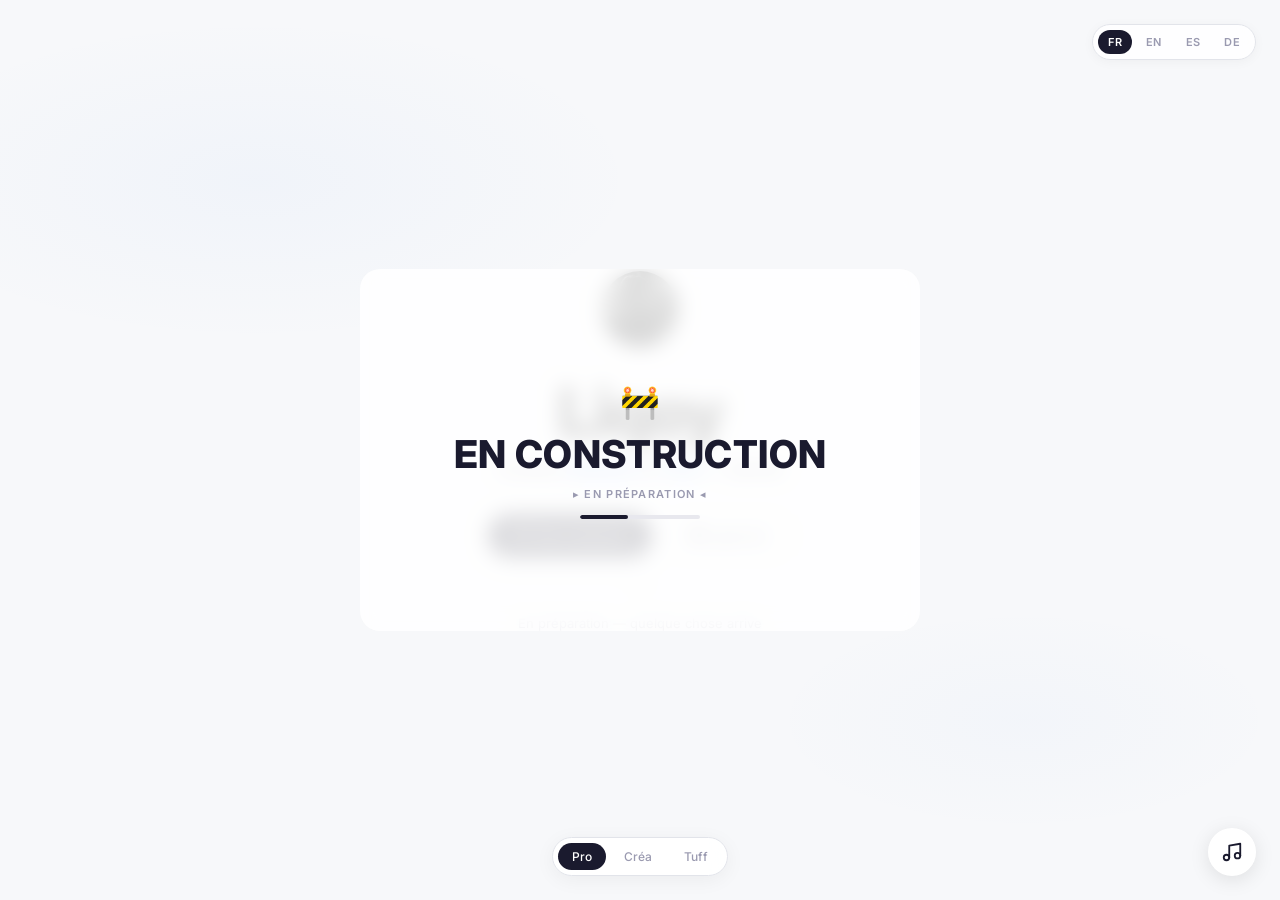
==== commit 89456de0: "Add files via upload" ====
--- a/index.html
+++ b/index.html
@@ -298,10 +298,35 @@
       .theme-switch { bottom: 12px; padding: 4px; gap: 2px; }
       .theme-btn { padding: 4px 10px; font-size: 10px; }
     }
+    .overlay {
+      position: absolute; inset: 0; z-index: 5;
+      background: rgba(255,255,255,0.85); backdrop-filter: blur(10px);
+      display: flex; flex-direction: column; align-items: center; justify-content: center;
+      gap: 10px; border-radius: 20px;
+      user-select: none;
+    }
+    .overlay .constr-icon { font-size: 2rem; animation: constrPulse 1.5s ease-in-out infinite; }
+    @keyframes constrPulse { 0%,100% { transform: scale(1); opacity:1; } 50% { transform: scale(1.1); opacity:0.7; } }
+    .overlay .constr-title { font-size: clamp(1.4rem, 5vw, 2.4rem); font-weight: 800; color: #1a1a2e; letter-spacing: 0.01em; }
+    .overlay .constr-sub { font-size: 11px; color: #9a9ab0; font-weight: 600; text-transform: uppercase; letter-spacing: 0.12em; }
+    .overlay .constr-bar {
+      width: 120px; height: 4px; background: #e8e8ee; border-radius: 999px; overflow: hidden; margin-top: 4px;
+    }
+    .overlay .constr-bar::after {
+      content: ''; display: block; width: 40%; height: 100%; background: #1a1a2e; border-radius: 999px;
+      animation: constrLoad 1.8s ease-in-out infinite;
+    }
+    @keyframes constrLoad { 0% { transform: translateX(-100%); } 100% { transform: translateX(350%); } }
   </style>
 </head>
 <body>
   <div class="container">
+    <div class="overlay">
+      <span class="constr-icon">🚧</span>
+      <span class="constr-title">EN CONSTRUCTION</span>
+      <span class="constr-sub">▸ EN PRÉPARATION ◂</span>
+      <div class="constr-bar"></div>
+    </div>
     <div class="avatar-wrap">
       <img src="./logo.ico" alt="Liqoy" class="avatar" />
     </div>
@@ -421,11 +446,11 @@
     if (localStorage.getItem('liqoyLang')) applyLang(localStorage.getItem('liqoyLang'));
 
     const songs = [
-      { title: 'The Sweet Escape', artist: 'Gwen Stefani', cover: 'https://github.com/Liqoy/liqoy.github.io/releases/download/music/SpotiMate.io.-.The.Sweet.Escape.-.Gwen.Stefani.jpg', src: 'https://github.com/Liqoy/liqoy.github.io/releases/download/music/SpotiMate.io.-.The.Sweet.Escape.-.Gwen.Stefani.mp3' },
-      { title: 'Confident', artist: 'Justin Bieber', cover: 'https://github.com/Liqoy/liqoy.github.io/releases/download/music/SpotiMate.io.-.Confident.-.Justin.Bieber.jpg', src: 'https://github.com/Liqoy/liqoy.github.io/releases/download/music/SpotiMate.io.-.Confident.-.Justin.Bieber.mp3' },
-      { title: 'greedy', artist: 'Tate McRae', cover: 'https://github.com/Liqoy/liqoy.github.io/releases/download/music/SpotiMate.io.-.greedy.-.Tate.McRae.jpg', src: 'https://github.com/Liqoy/liqoy.github.io/releases/download/music/SpotiMate.io.-.greedy.-.Tate.McRae.mp3' },
-      { title: 'One Kiss (with Dua Lipa)', artist: 'Calvin Harris', cover: 'https://github.com/Liqoy/liqoy.github.io/releases/download/music/SpotiMate.io.-.One.Kiss._with.Dua.Lipa_.-.Calvin.Harris.jpg', src: 'https://github.com/Liqoy/liqoy.github.io/releases/download/music/SpotiMate.io.-.One.Kiss._with.Dua.Lipa_.-.Calvin.Harris.mp3' },
-      { title: 'S&M', artist: 'Rihanna', cover: 'https://github.com/Liqoy/liqoy.github.io/releases/download/music/SpotiMate.io.-.S_M.-.Rihanna.jpg', src: 'https://github.com/Liqoy/liqoy.github.io/releases/download/music/SpotiMate.io.-.S_M.-.Rihanna.mp3' }
+      { title: 'The Sweet Escape', artist: 'Gwen Stefani', cover: './music/music 1/SpotiMate.io - The Sweet Escape - Gwen Stefani.jpg', src: './music/music 1/SpotiMate.io - The Sweet Escape - Gwen Stefani.mp3' },
+      { title: 'Confident', artist: 'Justin Bieber', cover: './music/music 2/SpotiMate.io - Confident - Justin Bieber.jpg', src: './music/music 2/SpotiMate.io - Confident - Justin Bieber.mp3' },
+      { title: 'greedy', artist: 'Tate McRae', cover: './music/music 3/SpotiMate.io - greedy - Tate McRae.jpg', src: './music/music 3/SpotiMate.io - greedy - Tate McRae.mp3' },
+      { title: 'One Kiss (with Dua Lipa)', artist: 'Calvin Harris', cover: './music/music 4/SpotiMate.io - One Kiss _with Dua Lipa_ - Calvin Harris.jpg', src: './music/music 4/SpotiMate.io - One Kiss _with Dua Lipa_ - Calvin Harris.mp3' },
+      { title: 'S&M', artist: 'Rihanna', cover: './music/music 5/SpotiMate.io - S_M - Rihanna.jpg', src: './music/music 5/SpotiMate.io - S_M - Rihanna.mp3' }
     ];
     let currentSong = 0;
     let isPlaying = false;
